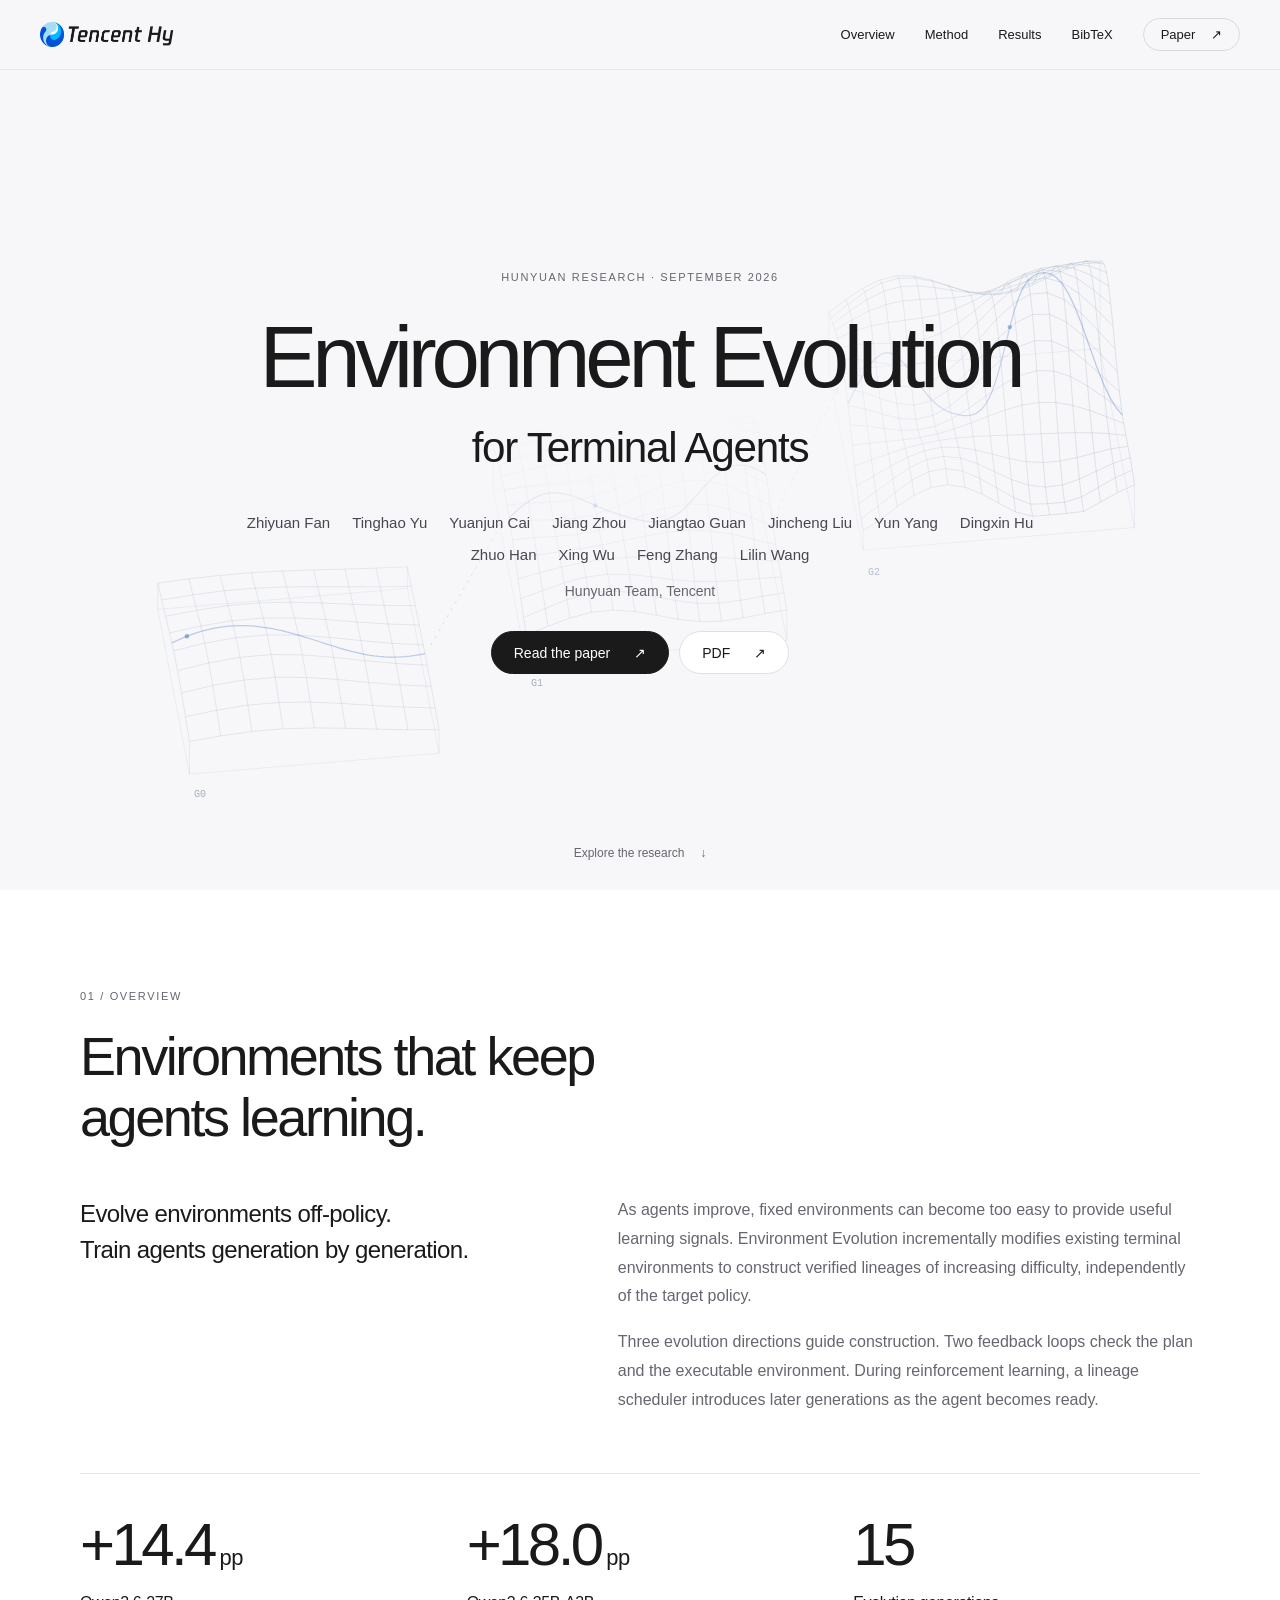
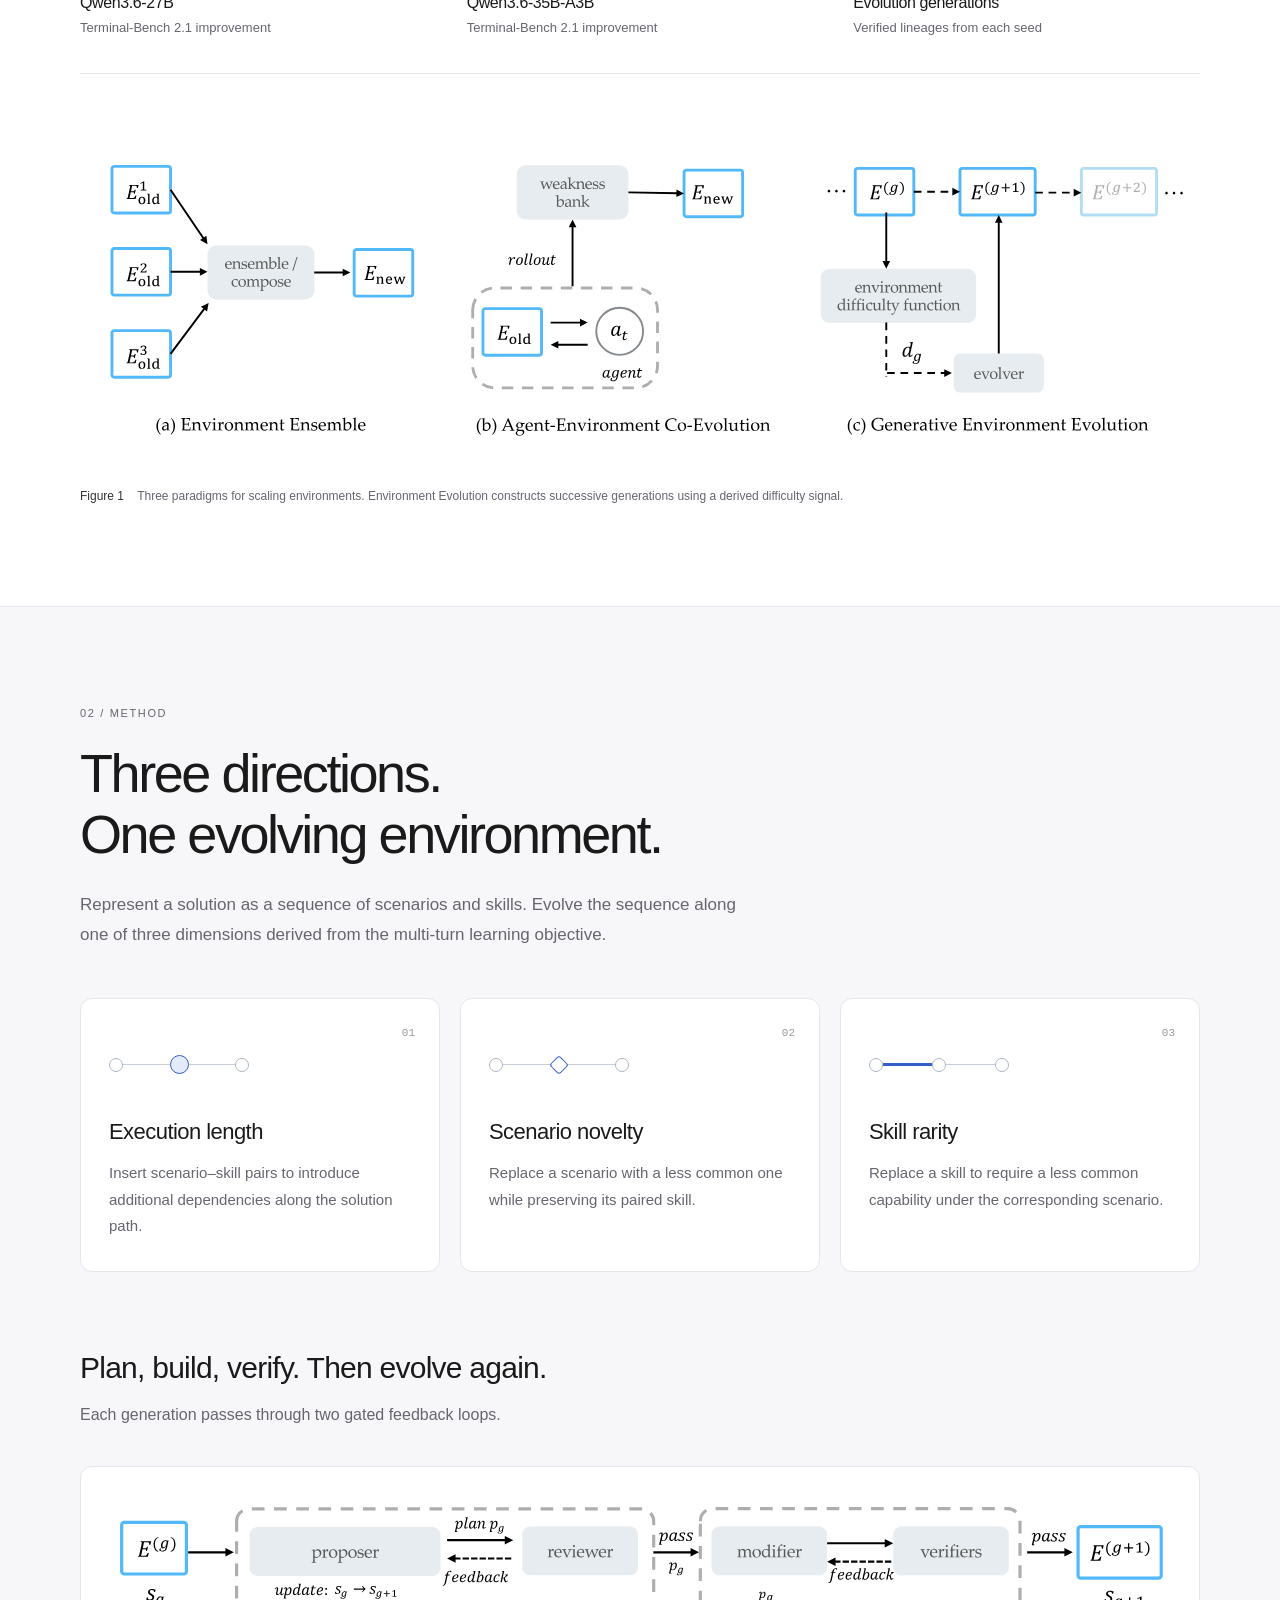
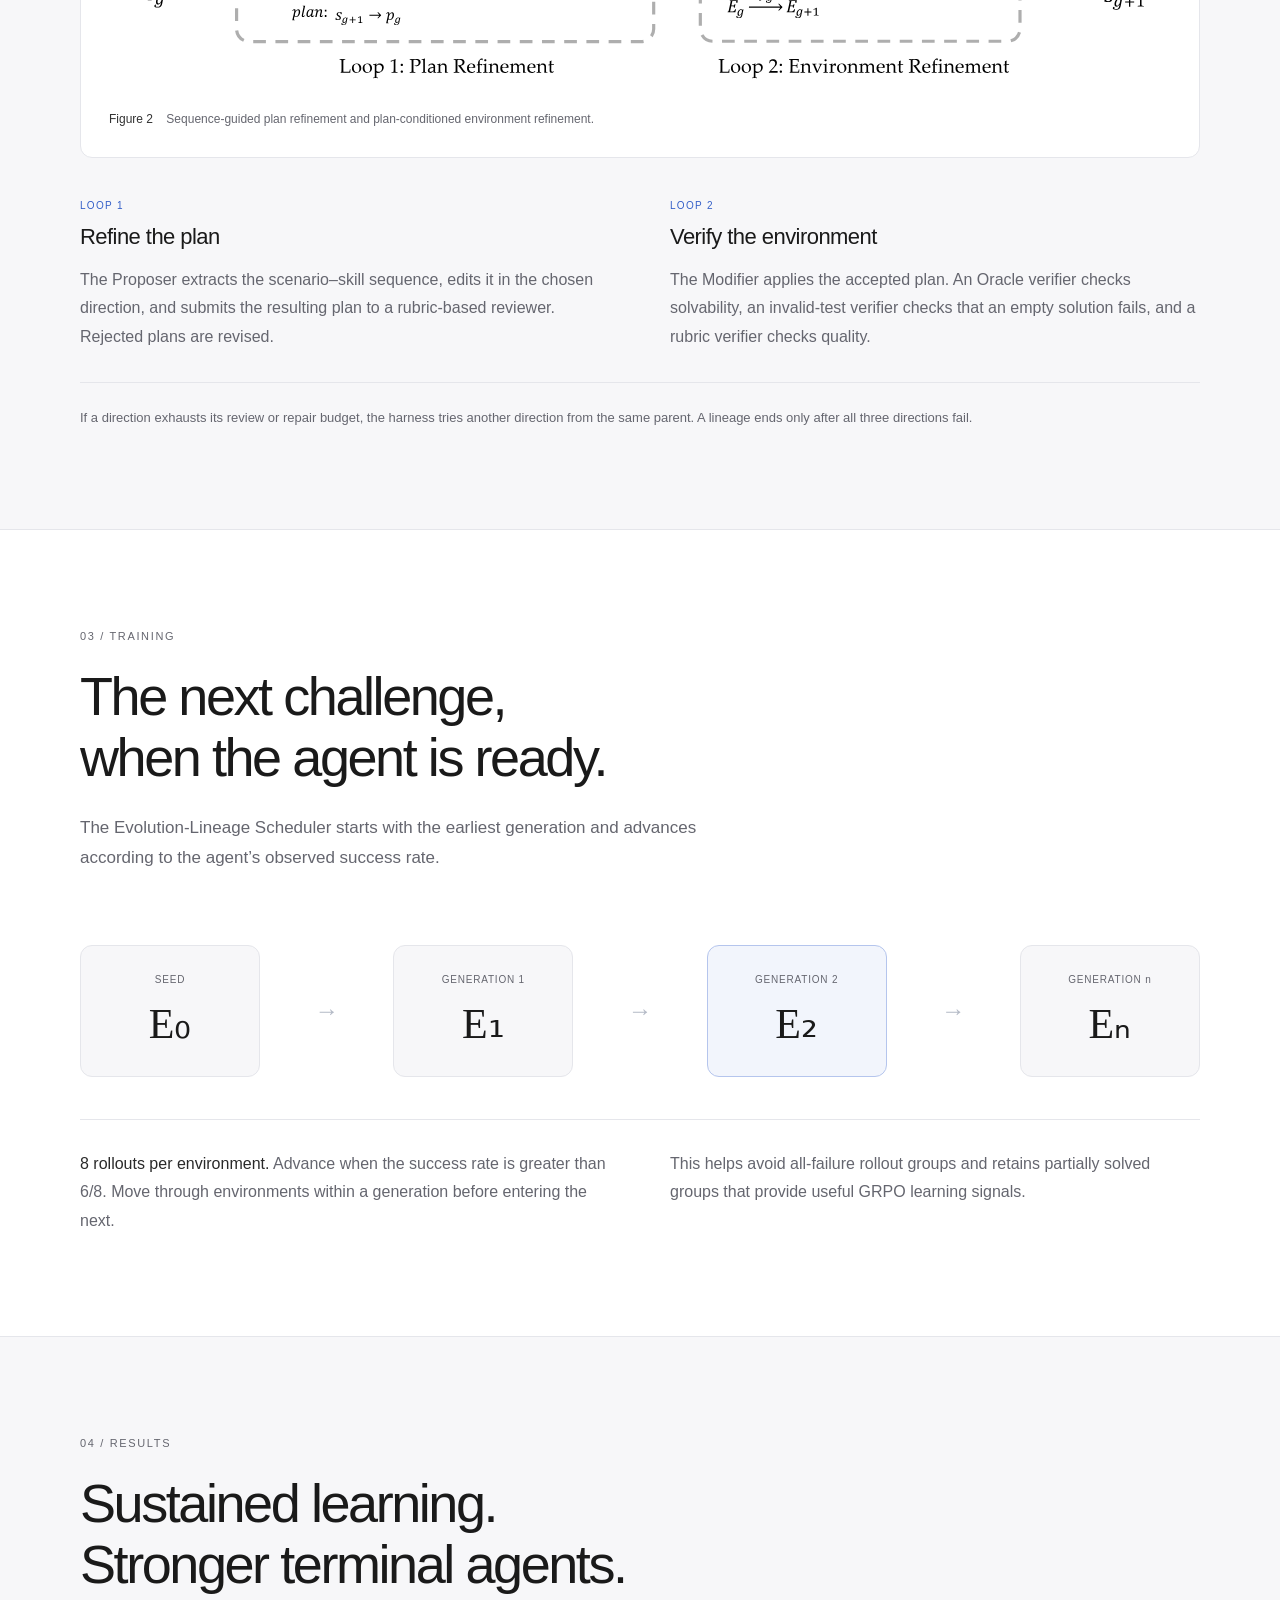
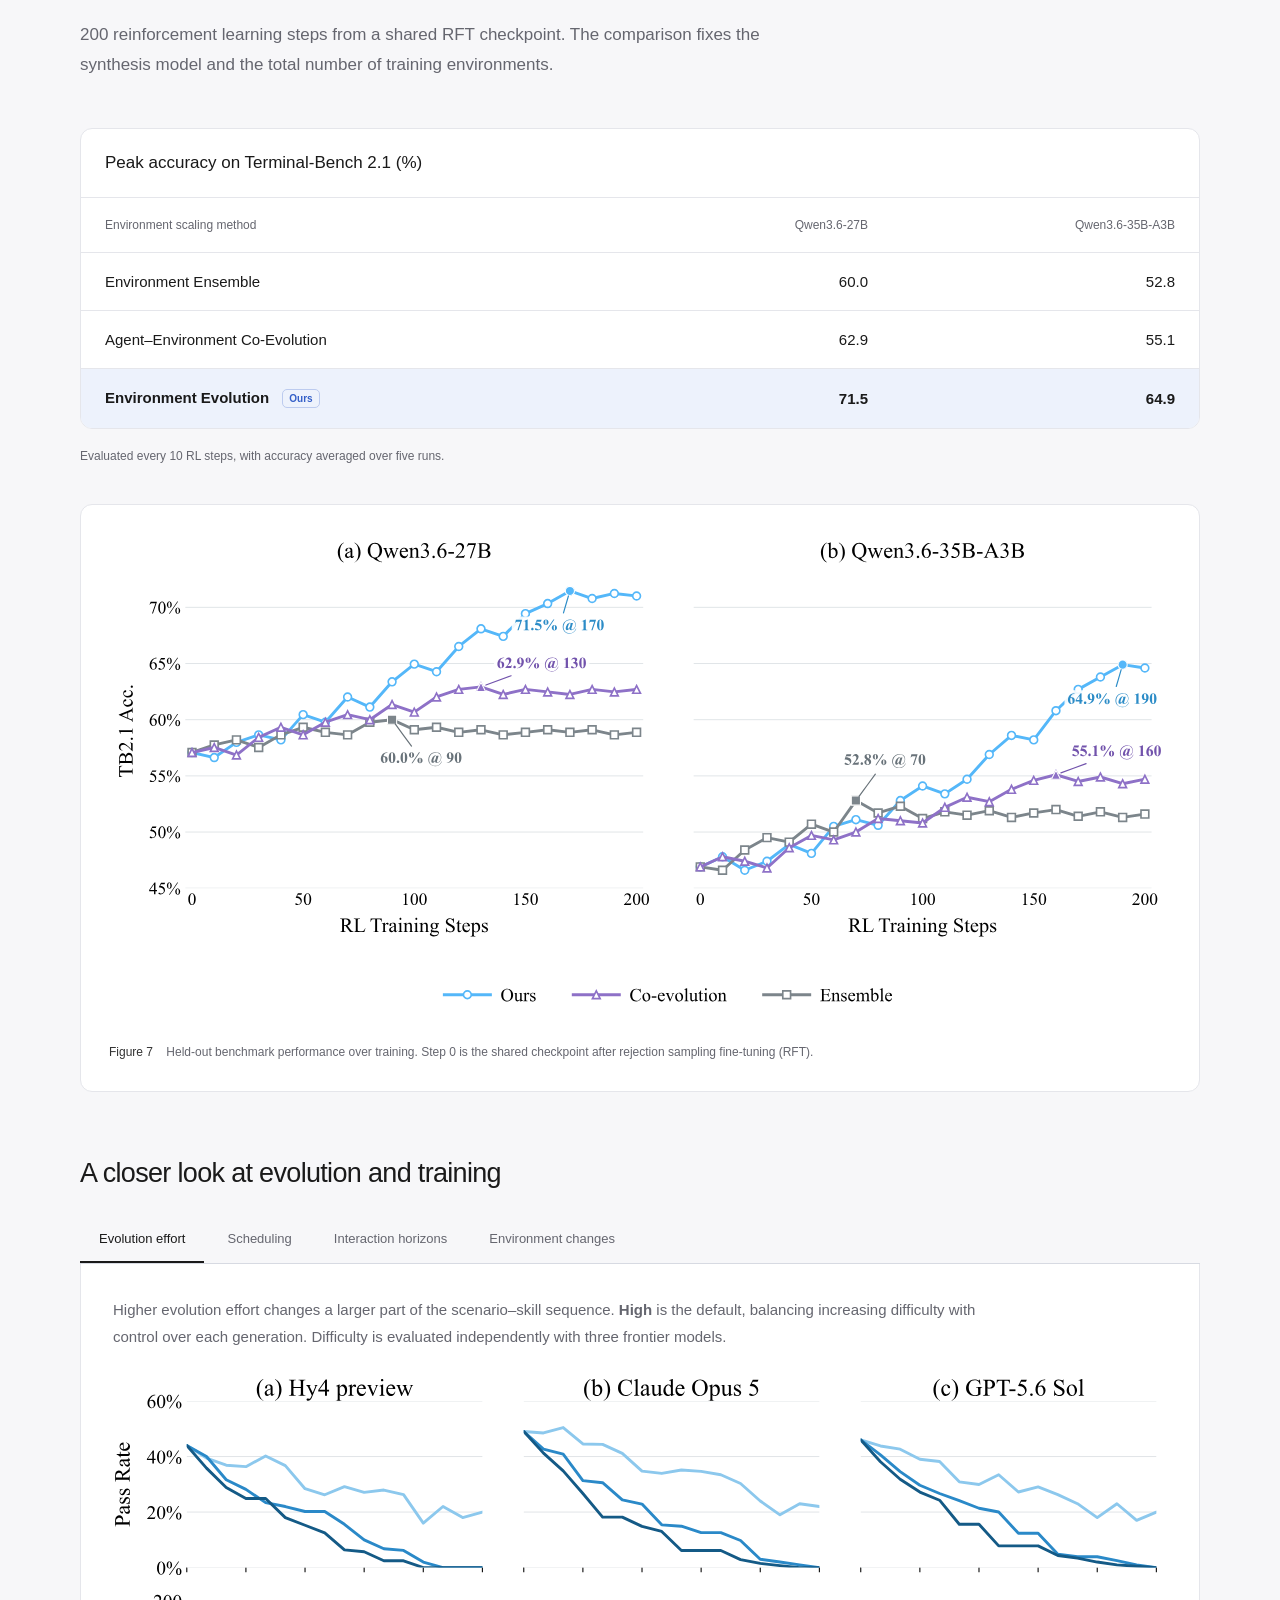
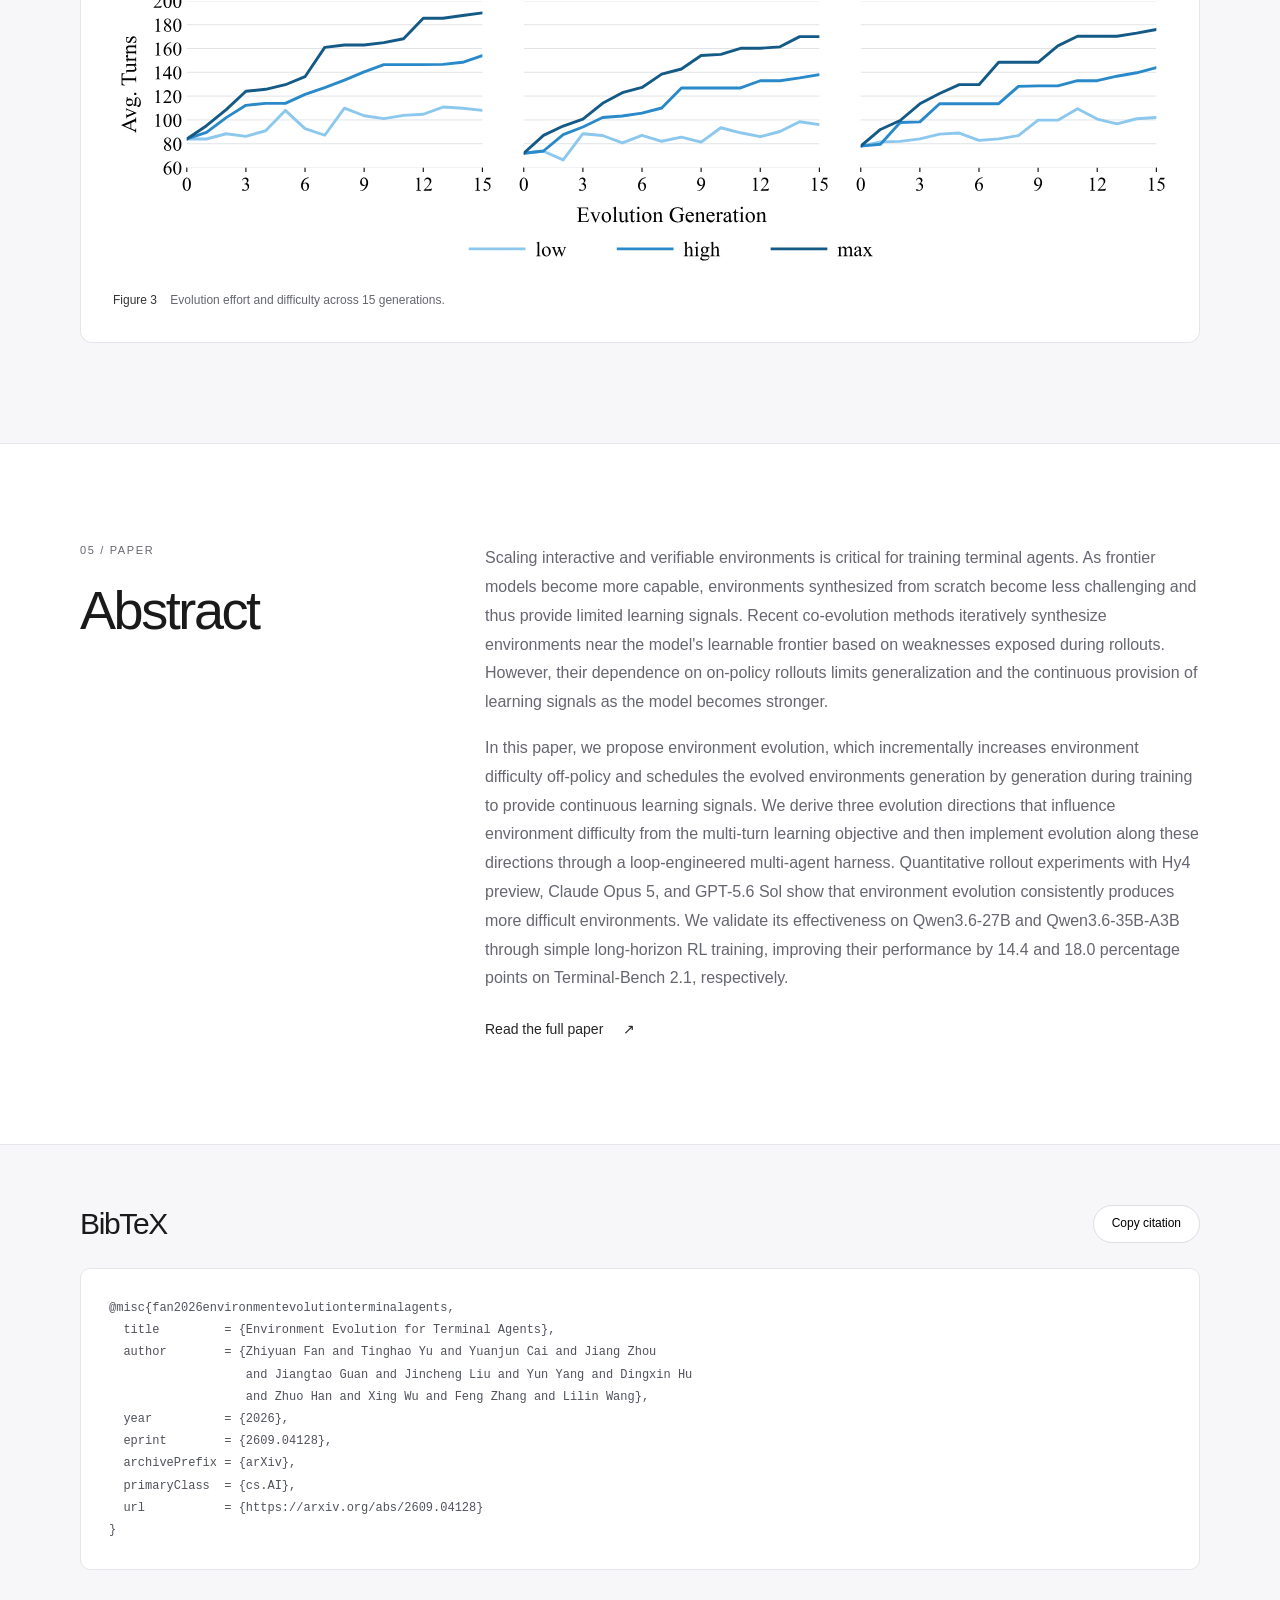
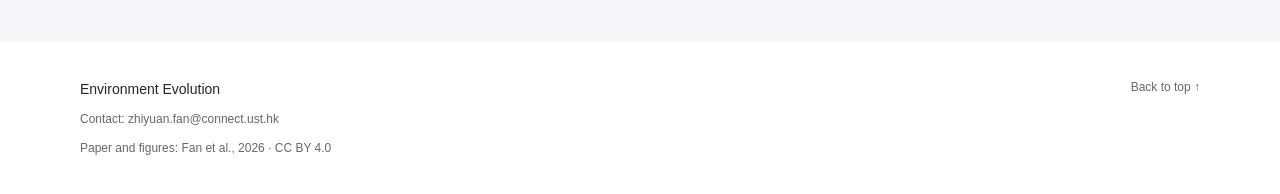
==== index.html @ c8446ddd "update" ====
<!doctype html>
<html lang="en">
<head>
  <meta charset="utf-8">
  <meta name="viewport" content="width=device-width, initial-scale=1">
  <meta name="color-scheme" content="light">
  <title>Environment Evolution for Terminal Agents</title>
  <meta name="description" content="Environment Evolution constructs verified lineages of increasingly difficult terminal environments off-policy, providing continual learning signals for agent reinforcement learning.">
  <meta property="og:title" content="Environment Evolution for Terminal Agents">
  <meta property="og:description" content="Evolve environments off-policy. Train agents generation by generation.">
  <meta property="og:type" content="website">
  <meta property="og:url" content="https://environment-evolution.github.io/">
  <meta name="citation_title" content="Environment Evolution for Terminal Agents">
  <meta name="citation_author" content="Zhiyuan Fan">
  <meta name="citation_author" content="Tinghao Yu">
  <meta name="citation_author" content="Yuanjun Cai">
  <meta name="citation_author" content="Jiang Zhou">
  <meta name="citation_author" content="Jiangtao Guan">
  <meta name="citation_author" content="Jincheng Liu">
  <meta name="citation_author" content="Yun Yang">
  <meta name="citation_author" content="Dingxin Hu">
  <meta name="citation_author" content="Zhuo Han">
  <meta name="citation_author" content="Xing Wu">
  <meta name="citation_author" content="Feng Zhang">
  <meta name="citation_author" content="Lilin Wang">
  <meta name="citation_publication_date" content="2026/09/03">
  <meta name="citation_pdf_url" content="https://arxiv.org/pdf/2609.04128">
  <link rel="canonical" href="https://environment-evolution.github.io/">
  <link rel="stylesheet" href="styles.css">
  <script src="evolution.js" defer></script>
  <script src="site.js" defer></script>
</head>
<body>
  <a class="skip-link" href="#overview">Skip to content</a>
  <header class="site-header">
    <div class="header-inner">
      <a class="brand" href="https://hy.tencent.ai/" aria-label="Tencent Hy home"><img src="assets/hy-logo.png" alt="Tencent Hy" width="534" height="96"></a>
      <nav aria-label="Main navigation">
        <a href="#overview">Overview</a><a href="#method">Method</a><a href="#results">Results</a><a href="#citation">BibTeX</a>
        <a class="nav-paper" href="https://arxiv.org/abs/2609.04128">Paper <span aria-hidden="true">↗</span></a>
      </nav>
    </div>
  </header>

  <main>
    <section class="hero" aria-labelledby="paper-title">
      <canvas class="evolution-art" aria-hidden="true"></canvas>
      <div class="hero-content">
        <p class="eyebrow">HUNYUAN RESEARCH · SEPTEMBER 2026</p>
        <h1 id="paper-title">Environment Evolution<span>for Terminal Agents</span></h1>
        <p class="authors"><span>Zhiyuan Fan</span><span>Tinghao Yu</span><span>Yuanjun Cai</span><span>Jiang Zhou</span><span>Jiangtao Guan</span><span>Jincheng Liu</span><span>Yun Yang</span><span>Dingxin Hu</span><span>Zhuo Han</span><span>Xing Wu</span><span>Feng Zhang</span><span>Lilin Wang</span></p>
        <p class="affiliation">Hunyuan Team, Tencent</p>
        <div class="hero-actions"><a class="button primary" href="https://arxiv.org/abs/2609.04128">Read the paper <span aria-hidden="true">↗</span></a><a class="button" href="https://arxiv.org/pdf/2609.04128">PDF <span aria-hidden="true">↗</span></a></div>
      </div>
      <a class="explore" href="#overview">Explore the research <span aria-hidden="true">↓</span></a>
    </section>

    <section class="section overview" id="overview" aria-labelledby="overview-title">
      <div class="section-heading"><p class="eyebrow">01 / OVERVIEW</p><h2 id="overview-title">Environments that keep<br>agents learning.</h2></div>
      <div class="intro-grid">
        <p class="lead">Evolve environments off-policy.<br>Train agents generation by generation.</p>
        <div class="prose"><p>As agents improve, fixed environments can become too easy to provide useful learning signals. Environment Evolution incrementally modifies existing terminal environments to construct verified lineages of increasing difficulty, independently of the target policy.</p><p>Three evolution directions guide construction. Two feedback loops check the plan and the executable environment. During reinforcement learning, a lineage scheduler introduces later generations as the agent becomes ready.</p></div>
      </div>
      <div class="highlights">
        <div><span class="metric">+14.4<span> pp</span></span><h3>Qwen3.6-27B</h3><p>Terminal-Bench 2.1 improvement</p></div>
        <div><span class="metric">+18.0<span> pp</span></span><h3>Qwen3.6-35B-A3B</h3><p>Terminal-Bench 2.1 improvement</p></div>
        <div><span class="metric">15</span><h3>Evolution generations</h3><p>Verified lineages from each seed</p></div>
      </div>
      <figure class="paper-figure"><a href="assets/figures/Main_v2.svg" target="_blank" rel="noopener" aria-label="Open Figure 1 at full size"><img src="assets/figures/Main_v2.svg" alt="Comparison of environment ensemble, agent–environment co-evolution, and environment evolution, which generates successive environments along a lineage." width="1644" height="432" loading="lazy"></a><figcaption><span>Figure 1</span> Three paradigms for scaling environments. Environment Evolution constructs successive generations using a derived difficulty signal.</figcaption></figure>
    </section>

    <section class="band" id="method" aria-labelledby="method-title"><div class="section">
      <div class="section-heading"><p class="eyebrow">02 / METHOD</p><h2 id="method-title">Three directions.<br>One evolving environment.</h2><p class="section-intro">Represent a solution as a sequence of scenarios and skills. Evolve the sequence along one of three dimensions derived from the multi-turn learning objective.</p></div>
      <div class="directions">
        <article><div class="sequence" aria-hidden="true"><i></i><b></b><i class="added"></i><b></b><i></i></div><span class="card-index">01</span><h3>Execution length</h3><p>Insert scenario–skill pairs to introduce additional dependencies along the solution path.</p></article>
        <article><div class="sequence" aria-hidden="true"><i></i><b></b><i class="scenario-node"></i><b></b><i></i></div><span class="card-index">02</span><h3>Scenario novelty</h3><p>Replace a scenario with a less common one while preserving its paired skill.</p></article>
        <article><div class="sequence" aria-hidden="true"><i></i><b class="skill-edge"></b><i></i><b></b><i></i></div><span class="card-index">03</span><h3>Skill rarity</h3><p>Replace a skill to require a less common capability under the corresponding scenario.</p></article>
      </div>
      <div class="method-heading"><h3>Plan, build, verify. Then evolve again.</h3><p>Each generation passes through two gated feedback loops.</p></div>
      <figure class="paper-figure white"><a href="assets/figures/environment_evolution_harness_asset.svg" target="_blank" rel="noopener" aria-label="Open Figure 2 at full size"><img src="assets/figures/environment_evolution_harness_asset.svg" alt="The evolution harness: a Proposer and Plan Reviewer refine the plan; a Modifier and verifiers refine the environment before it becomes the next accepted generation." width="1644" height="300" loading="lazy"></a><figcaption><span>Figure 2</span> Sequence-guided plan refinement and plan-conditioned environment refinement.</figcaption></figure>
      <div class="two-columns"><article><span class="small-label">LOOP 1</span><h3>Refine the plan</h3><p>The Proposer extracts the scenario–skill sequence, edits it in the chosen direction, and submits the resulting plan to a rubric-based reviewer. Rejected plans are revised.</p></article><article><span class="small-label">LOOP 2</span><h3>Verify the environment</h3><p>The Modifier applies the accepted plan. An Oracle verifier checks solvability, an invalid-test verifier checks that an empty solution fails, and a rubric verifier checks quality.</p></article></div>
      <p class="method-note">If a direction exhausts its review or repair budget, the harness tries another direction from the same parent. A lineage ends only after all three directions fail.</p>
    </div></section>

    <section class="section scheduler" aria-labelledby="scheduler-title">
      <div class="section-heading"><p class="eyebrow">03 / TRAINING</p><h2 id="scheduler-title">The next challenge,<br>when the agent is ready.</h2><p class="section-intro">The Evolution-Lineage Scheduler starts with the earliest generation and advances according to the agent’s observed success rate.</p></div>
      <div class="lineage" aria-label="Training progresses from a seed to generation 1, generation 2, and later generations."><div><span>SEED</span><strong>E₀</strong></div><span class="lineage-arrow" aria-hidden="true">→</span><div><span>GENERATION 1</span><strong>E₁</strong></div><span class="lineage-arrow" aria-hidden="true">→</span><div class="active-generation"><span>GENERATION 2</span><strong>E₂</strong></div><span class="lineage-arrow" aria-hidden="true">→</span><div><span>GENERATION n</span><strong>Eₙ</strong></div></div>
      <div class="scheduler-rule"><p><strong>8 rollouts per environment.</strong> Advance when the success rate is greater than 6/8. Move through environments within a generation before entering the next.</p><p>This helps avoid all-failure rollout groups and retains partially solved groups that provide useful GRPO learning signals.</p></div>
    </section>

    <section class="band results" id="results" aria-labelledby="results-title"><div class="section">
      <div class="section-heading"><p class="eyebrow">04 / RESULTS</p><h2 id="results-title">Sustained learning.<br>Stronger terminal agents.</h2><p class="section-intro">200 reinforcement learning steps from a shared RFT checkpoint. The comparison fixes the synthesis model and the total number of training environments.</p></div>
      <div class="table-wrap"><table><caption>Peak accuracy on Terminal-Bench 2.1 (%)</caption><thead><tr><th scope="col">Environment scaling method</th><th scope="col">Qwen3.6-27B</th><th scope="col">Qwen3.6-35B-A3B</th></tr></thead><tbody><tr><th scope="row">Environment Ensemble</th><td>60.0</td><td>52.8</td></tr><tr><th scope="row">Agent–Environment Co-Evolution</th><td>62.9</td><td>55.1</td></tr><tr class="our-result"><th scope="row">Environment Evolution <span>Ours</span></th><td>71.5</td><td>64.9</td></tr></tbody></table></div>
      <p class="result-note">Evaluated every 10 RL steps, with accuracy averaged over five runs.</p>
      <figure class="paper-figure white"><a href="assets/figures/rl_training_dynamics_tb21_combined_plot.svg" target="_blank" rel="noopener" aria-label="Open Figure 7 at full size"><img src="assets/figures/rl_training_dynamics_tb21_combined_plot.svg" alt="Terminal-Bench 2.1 accuracy across 200 RL steps. Environment Evolution peaks at 71.5% for Qwen3.6-27B and 64.9% for Qwen3.6-35B-A3B, above the ensemble and co-evolution baselines." width="1644" height="759" loading="lazy"></a><figcaption><span>Figure 7</span> Held-out benchmark performance over training. Step 0 is the shared checkpoint after rejection sampling fine-tuning (RFT).</figcaption></figure>

      <h3 class="analysis-heading">A closer look at evolution and training</h3>
      <div class="tabs" role="tablist" aria-label="Experimental analyses"><button type="button" role="tab" id="tab-difficulty" aria-selected="true" aria-controls="panel-difficulty">Evolution effort</button><button type="button" role="tab" id="tab-scheduler" aria-selected="false" aria-controls="panel-scheduler" tabindex="-1">Scheduling</button><button type="button" role="tab" id="tab-trajectories" aria-selected="false" aria-controls="panel-trajectories" tabindex="-1">Interaction horizons</button><button type="button" role="tab" id="tab-mutation" aria-selected="false" aria-controls="panel-mutation" tabindex="-1">Environment changes</button></div>
      <div class="analysis-panel" role="tabpanel" id="panel-difficulty" aria-labelledby="tab-difficulty" tabindex="0"><p>Higher evolution effort changes a larger part of the scenario–skill sequence. <strong>High</strong> is the default, balancing increasing difficulty with control over each generation. Difficulty is evaluated independently with three frontier models.</p><figure><a href="assets/figures/evolution_effort_difficulty_plot.svg" target="_blank" rel="noopener" aria-label="Open Figure 3 at full size"><img src="assets/figures/evolution_effort_difficulty_plot.svg" alt="Pass rate and average turns across 15 generations, comparing low, high, and max effort under Hy4 preview, Claude Opus 5, and GPT-5.6 Sol." width="1644" height="768" loading="lazy"></a><figcaption><span>Figure 3</span> Evolution effort and difficulty across 15 generations.</figcaption></figure></div>
      <div class="analysis-panel" role="tabpanel" id="panel-scheduler" aria-labelledby="tab-scheduler" tabindex="0" hidden><p>Under matched rollout budgets, the lineage scheduler preserves more partially solved rollout groups during the first 50 RL steps. These groups contain between one and seven successful trajectories out of eight.</p><figure><a href="assets/figures/scheduler_dynamics_plot.svg" target="_blank" rel="noopener" aria-label="Open Figure 5 at full size"><img src="assets/figures/scheduler_dynamics_plot.svg" alt="Comparison of EL and random scheduling over the first 50 RL steps, showing the fraction of partially solved groups and mean training reward." width="1644" height="690" loading="lazy"></a><figcaption><span>Figure 5</span> Early training dynamics with lineage and random scheduling.</figcaption></figure></div>
      <div class="analysis-panel" role="tabpanel" id="panel-trajectories" aria-labelledby="tab-trajectories" tabindex="0" hidden><p>As the scheduler admits harder environments, both turns and tokens per trajectory increase. Tokens per turn also increase over the 200-step training run.</p><figure><a href="assets/figures/rl_rollout_dynamics_tb21_plot.svg" target="_blank" rel="noopener" aria-label="Open Figure 6 at full size"><img src="assets/figures/rl_rollout_dynamics_tb21_plot.svg" alt="Average interaction turns and tokens per trajectory across 200 RL steps for Qwen3.6-27B and Qwen3.6-35B-A3B." width="1644" height="741" loading="lazy"></a><figcaption><span>Figure 6</span> Interaction horizons during reinforcement learning.</figcaption></figure></div>
      <div class="analysis-panel" role="tabpanel" id="panel-mutation" aria-labelledby="tab-mutation" tabindex="0" hidden><p>Evolution can change the instruction, executable environment, and verification system. The paper measures these at the token, file, and test-unit levels, respectively.</p><figure><a href="assets/figures/evolution_effort_mutation_plot.svg" target="_blank" rel="noopener" aria-label="Open Figure 4 at full size"><img src="assets/figures/evolution_effort_mutation_plot.svg" alt="Mutation rates for instructions, environments, and verification systems over 15 evolution generations, under low, high, and max effort." width="1644" height="561" loading="lazy"></a><figcaption><span>Figure 4</span> Component-level changes across evolution generations.</figcaption></figure></div>
    </div></section>

    <section class="section abstract-section" aria-labelledby="abstract-title"><div class="section-heading"><p class="eyebrow">05 / PAPER</p><h2 id="abstract-title">Abstract</h2></div><div class="abstract-text"><p>Scaling interactive and verifiable environments is critical for training terminal agents. As frontier models become more capable, environments synthesized from scratch become less challenging and thus provide limited learning signals. Recent co-evolution methods iteratively synthesize environments near the model's learnable frontier based on weaknesses exposed during rollouts. However, their dependence on on-policy rollouts limits generalization and the continuous provision of learning signals as the model becomes stronger.</p><p>In this paper, we propose environment evolution, which incrementally increases environment difficulty off-policy and schedules the evolved environments generation by generation during training to provide continuous learning signals. We derive three evolution directions that influence environment difficulty from the multi-turn learning objective and then implement evolution along these directions through a loop-engineered multi-agent harness. Quantitative rollout experiments with Hy4 preview, Claude Opus 5, and GPT-5.6 Sol show that environment evolution consistently produces more difficult environments. We validate its effectiveness on Qwen3.6-27B and Qwen3.6-35B-A3B through simple long-horizon RL training, improving their performance by 14.4 and 18.0 percentage points on Terminal-Bench 2.1, respectively.</p><a class="text-link" href="https://arxiv.org/html/2609.04128v1">Read the full paper <span aria-hidden="true">↗</span></a></div></section>

    <section class="citation-band" id="citation" aria-labelledby="citation-title"><div class="section"><div class="citation-heading"><h2 id="citation-title">BibTeX</h2><button type="button" class="button copy-button" id="copy-citation">Copy citation</button></div><pre tabindex="0" aria-label="BibTeX citation"><code id="bibtex">@misc{fan2026environmentevolutionterminalagents,
  title         = {Environment Evolution for Terminal Agents},
  author        = {Zhiyuan Fan and Tinghao Yu and Yuanjun Cai and Jiang Zhou
                   and Jiangtao Guan and Jincheng Liu and Yun Yang and Dingxin Hu
                   and Zhuo Han and Xing Wu and Feng Zhang and Lilin Wang},
  year          = {2026},
  eprint        = {2609.04128},
  archivePrefix = {arXiv},
  primaryClass  = {cs.AI},
  url           = {https://arxiv.org/abs/2609.04128}
}</code></pre><p class="copy-status" id="copy-status" role="status" aria-live="polite"></p></div></section>
  </main>
  <footer class="site-footer"><div><span>Environment Evolution</span><p>Contact: <a href="mailto:zhiyuan.fan@connect.ust.hk">zhiyuan.fan@connect.ust.hk</a></p><p>Paper and figures: <a href="https://arxiv.org/abs/2609.04128">Fan et al., 2026</a> · <a href="https://creativecommons.org/licenses/by/4.0/">CC BY 4.0</a></p></div><a href="#paper-title">Back to top ↑</a></footer>
</body>
</html>
---- styles.css ----
:root{font-family:Inter,-apple-system,BlinkMacSystemFont,"Segoe UI",Helvetica,Arial,sans-serif;color:#1a1a1a;background:#fff;font-synthesis:none;-webkit-font-smoothing:antialiased;text-rendering:optimizeLegibility;--muted:#65666f;--line:#e5e6eb;--paper:#f7f7f9;--blue:#345fc8}
*{box-sizing:border-box}html{scroll-behavior:smooth;scroll-padding-top:88px}body{margin:0}a{color:inherit;text-decoration:none}button{font:inherit;cursor:pointer}button,a{-webkit-tap-highlight-color:transparent}a:focus-visible,button:focus-visible,[tabindex]:focus-visible{outline:2px solid var(--blue);outline-offset:5px}img{display:block;max-width:100%;height:auto}figure,p{margin:0}h1,h2,h3{margin:0;font-weight:500}h2{font-size:clamp(34px,4.3vw,54px);line-height:1.13;letter-spacing:-.045em}h3{font-size:22px;line-height:1.3;letter-spacing:-.025em}[hidden]{display:none!important}.skip-link{position:fixed;left:16px;top:-80px;padding:12px 20px;background:#fff;z-index:100}.skip-link:focus{top:12px}
.site-header{position:sticky;top:0;z-index:20;background:rgba(247,247,249,.93);backdrop-filter:blur(16px);border-bottom:1px solid var(--line)}.header-inner{max-width:1280px;margin:auto;padding:18px 40px;display:flex;align-items:center;justify-content:space-between;gap:24px}.brand img{width:134px}.header-inner nav{display:flex;align-items:center;gap:30px;font-size:13px}.header-inner nav a:hover{color:var(--blue)}.nav-paper{border:1px solid #d8d9de;border-radius:30px;padding:8px 17px}.nav-paper span{margin-left:12px}
.hero{position:relative;isolation:isolate;overflow:hidden;min-height:740px;min-height:min(820px,calc(100svh - 69px));display:grid;place-items:center;background:var(--paper);padding:95px 24px 110px;text-align:center}.evolution-art{position:absolute;inset:0;z-index:-1;width:100%;height:100%;pointer-events:none;mask-image:radial-gradient(ellipse 35% 30% at 50% 42%,transparent 12%,#000 100%)}.hero-content{max-width:1120px;animation:arrive 1.2s ease-out both}.eyebrow{font-size:11px;letter-spacing:.15em;font-weight:500;color:var(--muted);margin-bottom:24px}.hero .eyebrow{margin-bottom:27px}h1{font-size:clamp(46px,6.8vw,88px);line-height:1.08;letter-spacing:-.06em}h1>span{display:block;font-size:clamp(30px,3.3vw,43px);line-height:1.3;font-weight:400;letter-spacing:-.03em;margin-top:17px}.authors{display:flex;justify-content:center;flex-wrap:wrap;gap:9px 22px;max-width:850px;margin:37px auto 0;font-size:15px;line-height:1.5;color:#464750}.authors span{white-space:nowrap}.affiliation{margin-top:17px;color:var(--muted);font-size:14px}.hero-actions{display:flex;justify-content:center;gap:10px;margin-top:32px}.button{display:inline-flex;align-items:center;justify-content:center;gap:24px;min-height:43px;padding:11px 22px;border:1px solid #dedee4;border-radius:28px;background:#fff;font-size:14px;line-height:1.3;transition:background .2s,transform .2s}.button:hover{background:#ededf2;transform:translateY(-1px)}.button.primary{background:#1a1a1a;color:#fff;border-color:#1a1a1a}.button.primary:hover{background:#373737}.explore{position:absolute;bottom:30px;font-size:12px;color:var(--muted);display:flex;gap:16px;align-items:center}
.section{width:min(1120px,calc(100% - 80px));margin:0 auto;padding:100px 0}.section-heading{margin-bottom:48px}.section-intro{max-width:680px;font-size:17px;line-height:1.75;color:var(--muted);margin-top:25px}.intro-grid{display:grid;grid-template-columns:1fr 1.25fr;gap:72px}.lead{font-size:24px;line-height:1.5;letter-spacing:-.025em}.prose,.two-columns p,.scheduler-rule,.abstract-text{color:var(--muted);font-size:16px;line-height:1.8}.prose p+p,.abstract-text p+p{margin-top:17px}.highlights{display:grid;grid-template-columns:repeat(3,1fr);gap:40px;margin:58px 0;border-top:1px solid var(--line);border-bottom:1px solid var(--line);padding:38px 0}.metric{display:block;font-size:60px;line-height:1.1;letter-spacing:-.06em;font-weight:500;margin-bottom:15px}.metric>span{font-size:22px;letter-spacing:-.02em}.highlights h3{font-size:16px;margin-bottom:7px}.highlights p{font-size:13px;color:var(--muted)}.paper-figure{margin-top:38px}.paper-figure>a{display:block;padding:20px 0}.paper-figure img{width:100%}figcaption{font-size:12px;line-height:1.7;color:var(--muted);margin-top:20px;max-width:940px}figcaption>span{color:#333;font-weight:500;margin-right:10px}.white{padding:28px;background:#fff;border:1px solid var(--line);border-radius:12px}.white>a{padding:0}.band{background:var(--paper);border-block:1px solid var(--line)}
.directions{display:grid;grid-template-columns:repeat(3,1fr);gap:20px}.directions article{position:relative;padding:32px 28px;background:#fff;border:1px solid var(--line);border-radius:12px}.card-index{position:absolute;right:24px;top:28px;color:#999;font-family:ui-monospace,monospace;font-size:11px}.directions p{font-size:15px;line-height:1.75;color:var(--muted);margin-top:14px}.sequence{display:flex;align-items:center;width:140px;height:44px;margin:12px 0 31px}.sequence i{width:14px;height:14px;border:1px solid #adb5c5;border-radius:50%;flex-shrink:0;background:#fff}.sequence b{height:1px;flex:1;background:#c8ced9}.sequence .added{background:#e3eafa;border-color:var(--blue);width:19px;height:19px}.sequence .scenario-node{border-color:var(--blue);border-radius:3px;transform:rotate(45deg)}.sequence .skill-edge{background:var(--blue);height:3px}.method-heading{margin-top:76px}.method-heading h3{font-size:30px}.method-heading p{margin-top:14px;color:var(--muted);line-height:1.7}.two-columns{display:grid;grid-template-columns:1fr 1fr;gap:60px;margin-top:42px}.small-label{font-size:10px;color:var(--blue);letter-spacing:.13em;display:block;margin-bottom:12px}.two-columns h3{margin-bottom:14px}.method-note{font-size:13px;line-height:1.7;color:var(--muted);margin-top:30px;padding-top:24px;border-top:1px solid var(--line)}
.lineage{display:flex;align-items:center;justify-content:space-between;gap:20px;padding:24px 0 42px}.lineage>div{width:180px;border:1px solid var(--line);border-radius:12px;text-align:center;padding:28px 14px;background:var(--paper)}.lineage div>span{display:block;font-size:10px;letter-spacing:.08em;color:var(--muted)}.lineage strong{display:block;font-family:Georgia,serif;font-weight:400;font-size:42px;margin-top:14px}.lineage .active-generation{border-color:#b5c5ed;background:#f2f5fc}.lineage-arrow{font-size:24px;color:#b4bac6}.scheduler-rule{display:grid;grid-template-columns:1fr 1fr;gap:60px;border-top:1px solid var(--line);padding-top:30px}.scheduler-rule strong{font-weight:500;color:#292929}
.table-wrap{overflow-x:auto;border:1px solid var(--line);border-radius:12px;background:#fff}table{border-collapse:collapse;width:100%;text-align:left;font-size:15px}caption{text-align:left;padding:24px;font-size:17px;font-weight:500}th,td{padding:20px 24px;border-top:1px solid var(--line)}thead th{font-size:12px;color:var(--muted);font-weight:400}tbody th{font-weight:400}td{font-variant-numeric:tabular-nums}th:not(:first-child),td{text-align:right}.our-result{background:#edf2fc}.our-result th,.our-result td{font-weight:600}.our-result th>span{display:inline-block;font-size:10px;border:1px solid #bccbef;color:var(--blue);border-radius:5px;padding:3px 6px;margin-left:9px;vertical-align:middle}.result-note{font-size:12px;color:var(--muted);line-height:1.7;margin-top:17px;max-width:800px}.analysis-heading{margin-top:64px;margin-bottom:25px;font-size:27px}.tabs{display:flex;gap:4px;border-bottom:1px solid #d7dae2;overflow-x:auto}.tabs button{white-space:nowrap;background:none;border:0;border-bottom:2px solid transparent;padding:15px 19px;color:var(--muted);font-size:13px}.tabs button[aria-selected=true]{border-color:#1a1a1a;color:#1a1a1a}.tabs button:hover{color:var(--blue)}.analysis-panel{background:#fff;border:1px solid var(--line);border-top:0;padding:32px;border-radius:0 0 12px 12px}.analysis-panel>p{max-width:880px;font-size:15px;line-height:1.8;color:var(--muted);margin-bottom:28px}.analysis-panel img{width:100%}.abstract-section{display:grid;grid-template-columns:1fr 2.2fr;gap:80px}.abstract-text{font-size:16px}.text-link{display:inline-flex;gap:20px;color:#252525;margin-top:24px;font-size:14px}.text-link:hover{text-decoration:underline}.citation-band{background:var(--paper);border-top:1px solid var(--line)}.citation-band .section{padding:60px 0 42px}.citation-heading{display:flex;align-items:center;justify-content:space-between;gap:20px;margin-bottom:25px}.citation-heading h2{font-size:30px}.copy-button{font-size:12px;min-height:38px;padding:10px 18px}pre{margin:0;padding:28px;background:#fff;border:1px solid var(--line);border-radius:10px;white-space:pre-wrap;overflow-wrap:anywhere;font-size:12px;line-height:1.85;color:#50525b}code{font-family:ui-monospace,SFMono-Regular,Menlo,Consolas,monospace}.copy-status{min-height:20px;font-size:12px;color:var(--muted);margin-top:10px}.site-footer{max-width:1200px;margin:auto;padding:35px 40px;display:flex;justify-content:space-between;gap:25px;color:var(--muted);font-size:12px;line-height:1.8}.site-footer>div>span{font-size:14px;color:#252525}.site-footer p{margin-top:7px}.site-footer a:hover{text-decoration:underline}.site-footer>a{white-space:nowrap}
@keyframes arrive{from{opacity:0;transform:translateY(12px)}to{opacity:1;transform:translateY(0)}}
@media(min-width:1600px){.hero{min-height:790px}}
@media(max-width:900px){.header-inner{padding-inline:24px}.header-inner nav{gap:18px}.section{width:calc(100% - 48px);padding:75px 0}.hero{min-height:720px}.intro-grid{gap:35px}.directions{gap:12px}.directions article{padding:28px 20px}.directions h3{font-size:20px}.sequence{width:110px}.two-columns,.scheduler-rule{gap:35px}.abstract-section{gap:35px;grid-template-columns:1fr 2fr}.lineage{gap:12px}.lineage>div{width:150px}.metric{font-size:50px}}
@media(max-width:600px){html{scroll-padding-top:78px}.header-inner{padding:16px 20px}.brand img{width:120px}.header-inner nav>a:not(.nav-paper){display:none}.nav-paper{font-size:12px;padding:7px 13px}.hero{min-height:720px;padding:78px 22px 90px}.hero .eyebrow{font-size:9px;letter-spacing:.11em}h1{font-size:48px;max-width:440px;line-height:1.07}h1>span{font-size:27px;margin-top:18px}.authors{font-size:12px;gap:8px 16px;margin-top:29px;max-width:340px}.affiliation{font-size:13px}.hero-actions{margin-top:27px}.explore{bottom:26px}.section{width:calc(100% - 40px);padding:58px 0}.section-heading{margin-bottom:30px}.section-heading .eyebrow{margin-bottom:18px}h2{font-size:36px}.section-intro{font-size:15px;margin-top:20px}.intro-grid,.two-columns,.scheduler-rule,.abstract-section{grid-template-columns:1fr;gap:24px}.lead{font-size:21px}.prose,.two-columns p,.scheduler-rule,.abstract-text{font-size:15px}.highlights{gap:20px 12px;margin:34px 0;padding:28px 0}.metric{font-size:36px;margin-bottom:12px}.metric>span{font-size:14px}.highlights h3{font-size:12px}.highlights p{font-size:10px;line-height:1.5}.paper-figure{margin-top:28px}.white{padding:15px}figcaption{font-size:11px;margin-top:14px}.directions{grid-template-columns:1fr;gap:14px}.directions article{padding:23px}.sequence{height:24px;margin:3px 0 22px;width:130px}.directions p{font-size:14px}.method-heading{margin-top:42px}.method-heading h3{font-size:26px}.method-heading p{font-size:14px}.two-columns{margin-top:28px;gap:30px}.lineage{gap:7px;padding-bottom:28px}.lineage>div{width:calc((100% - 54px)/4);padding:18px 5px;border-radius:8px}.lineage div>span{font-size:7px;letter-spacing:0}.lineage strong{font-size:30px}.lineage-arrow{font-size:15px}.scheduler-rule{font-size:14px;gap:16px}table{min-width:550px;font-size:13px}caption{font-size:14px;padding:19px}th,td{padding:16px 19px}thead th{font-size:11px}.result-note{font-size:11px}.analysis-heading{font-size:24px;margin-top:40px}.tabs button{font-size:12px;padding:14px}.analysis-panel{padding:20px 14px}.analysis-panel>p{font-size:13px;line-height:1.7}.abstract-section .section-heading{margin-bottom:0}.citation-band .section{padding:42px 0 25px}.citation-heading h2{font-size:26px}pre{padding:18px;font-size:10px}.site-footer{padding:28px 20px;flex-direction:column;gap:18px}}
@media(prefers-reduced-motion:reduce){html{scroll-behavior:auto}.hero-content{animation:none}.button{transition:none}}
@media print{.site-header,.evolution-art,.explore,.hero-actions,.copy-button,.tabs,.site-footer>a{display:none}.hero{min-height:0;padding:30px 0}.section{padding:30px 0;width:100%}.analysis-panel[hidden]{display:block!important}.band,.citation-band,.hero{background:white}.section-heading,figure,table{break-inside:avoid}}
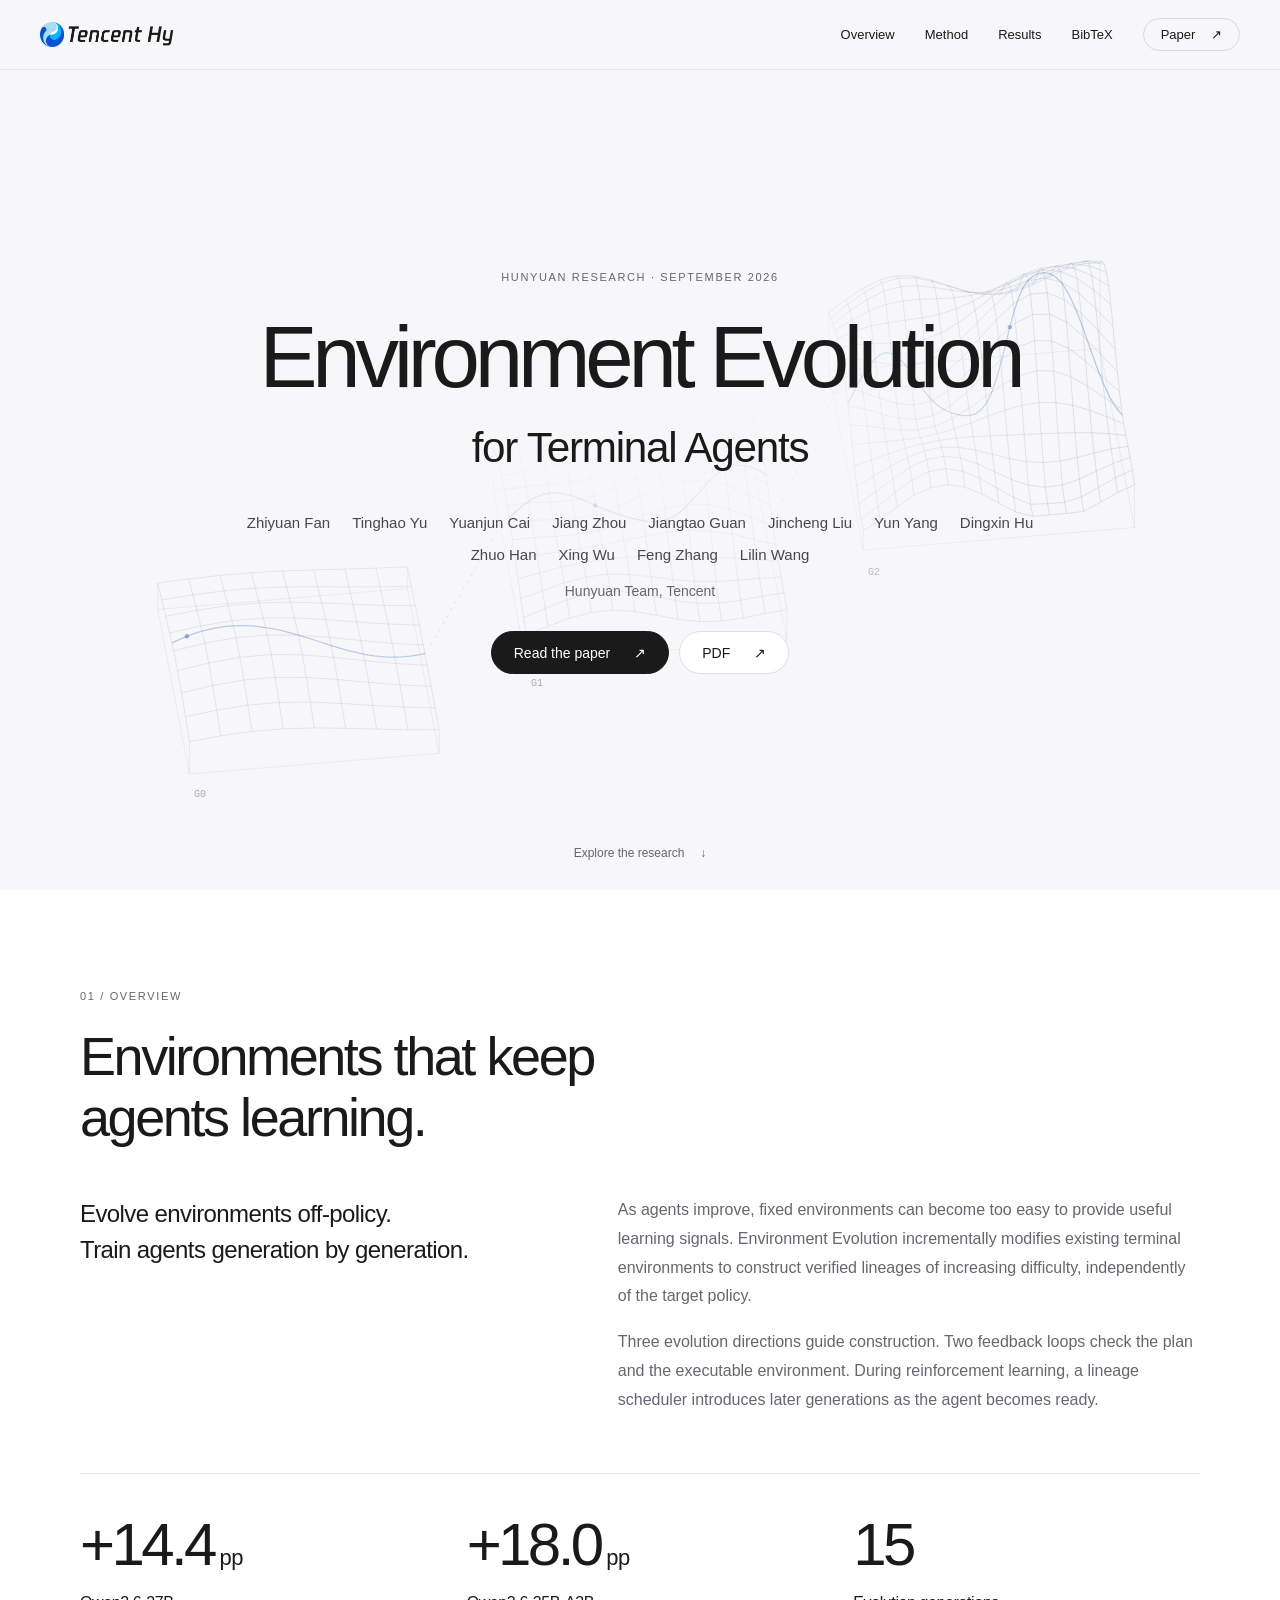
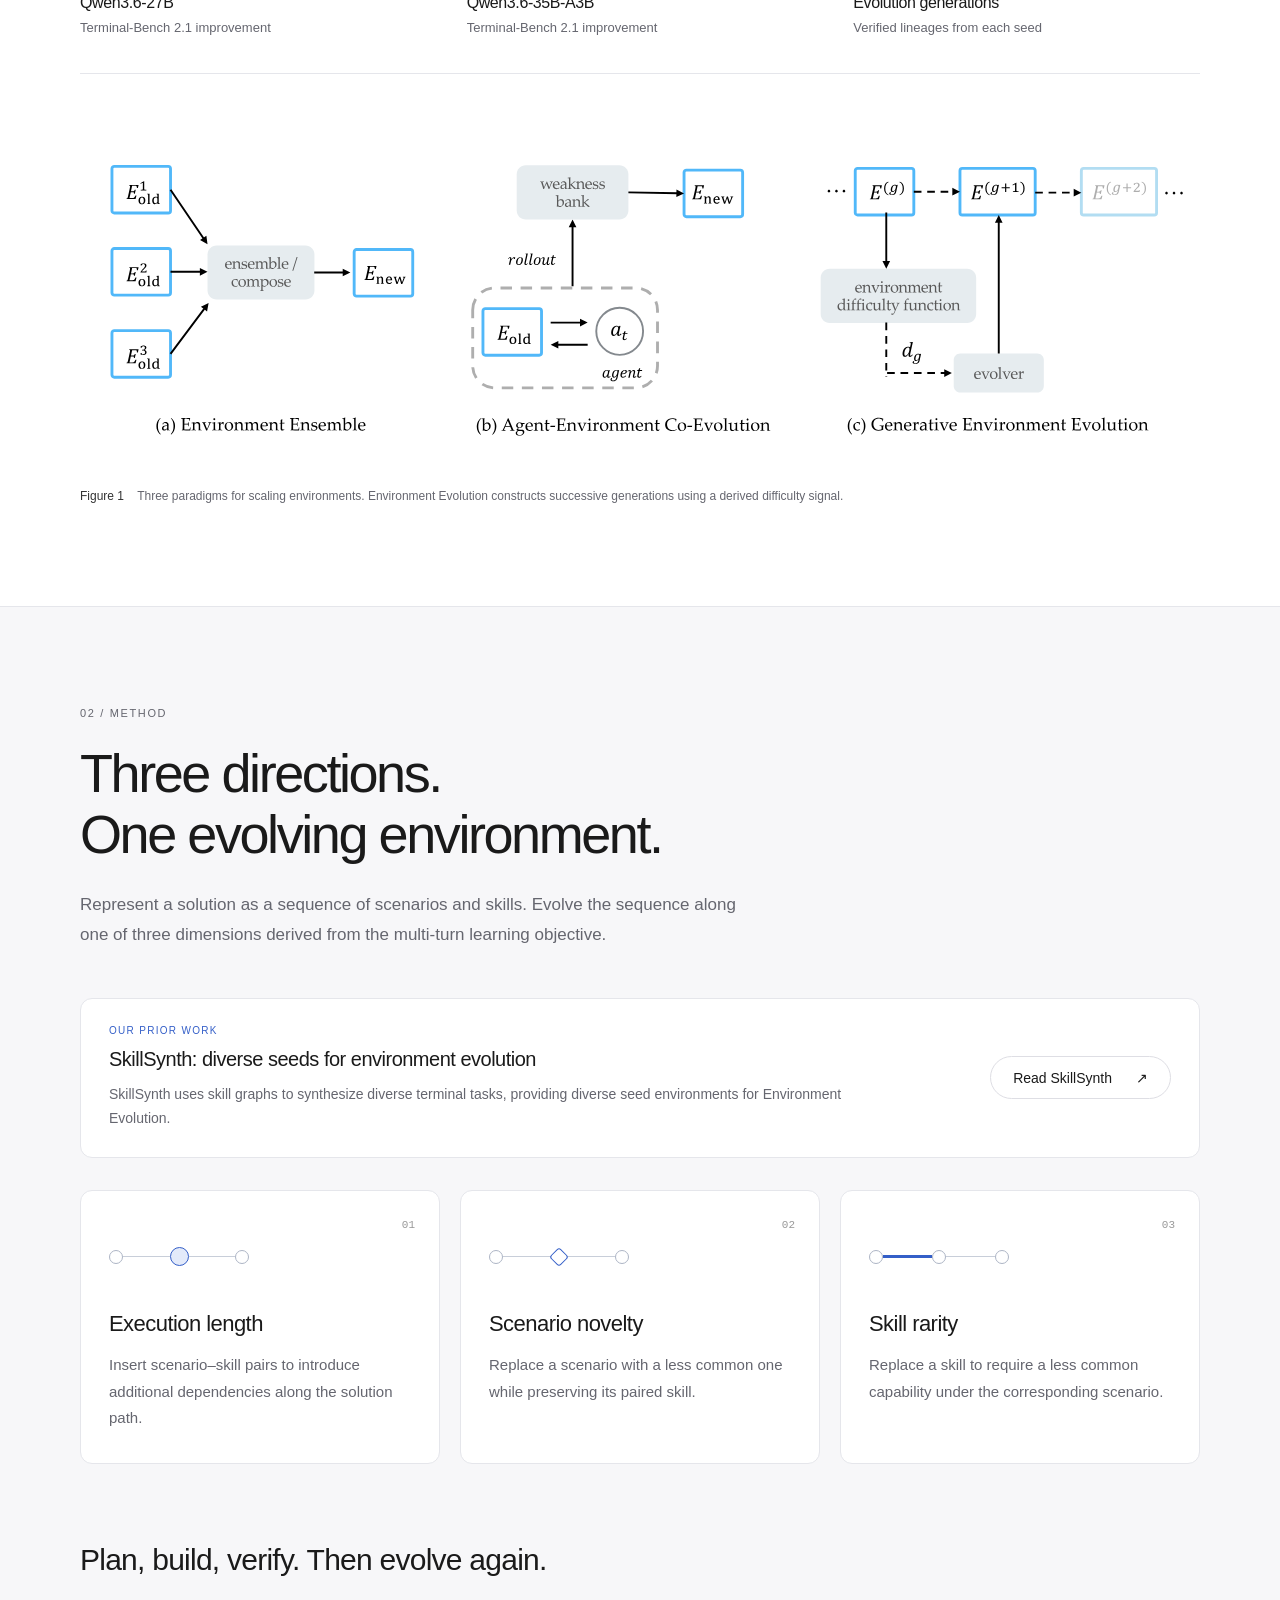
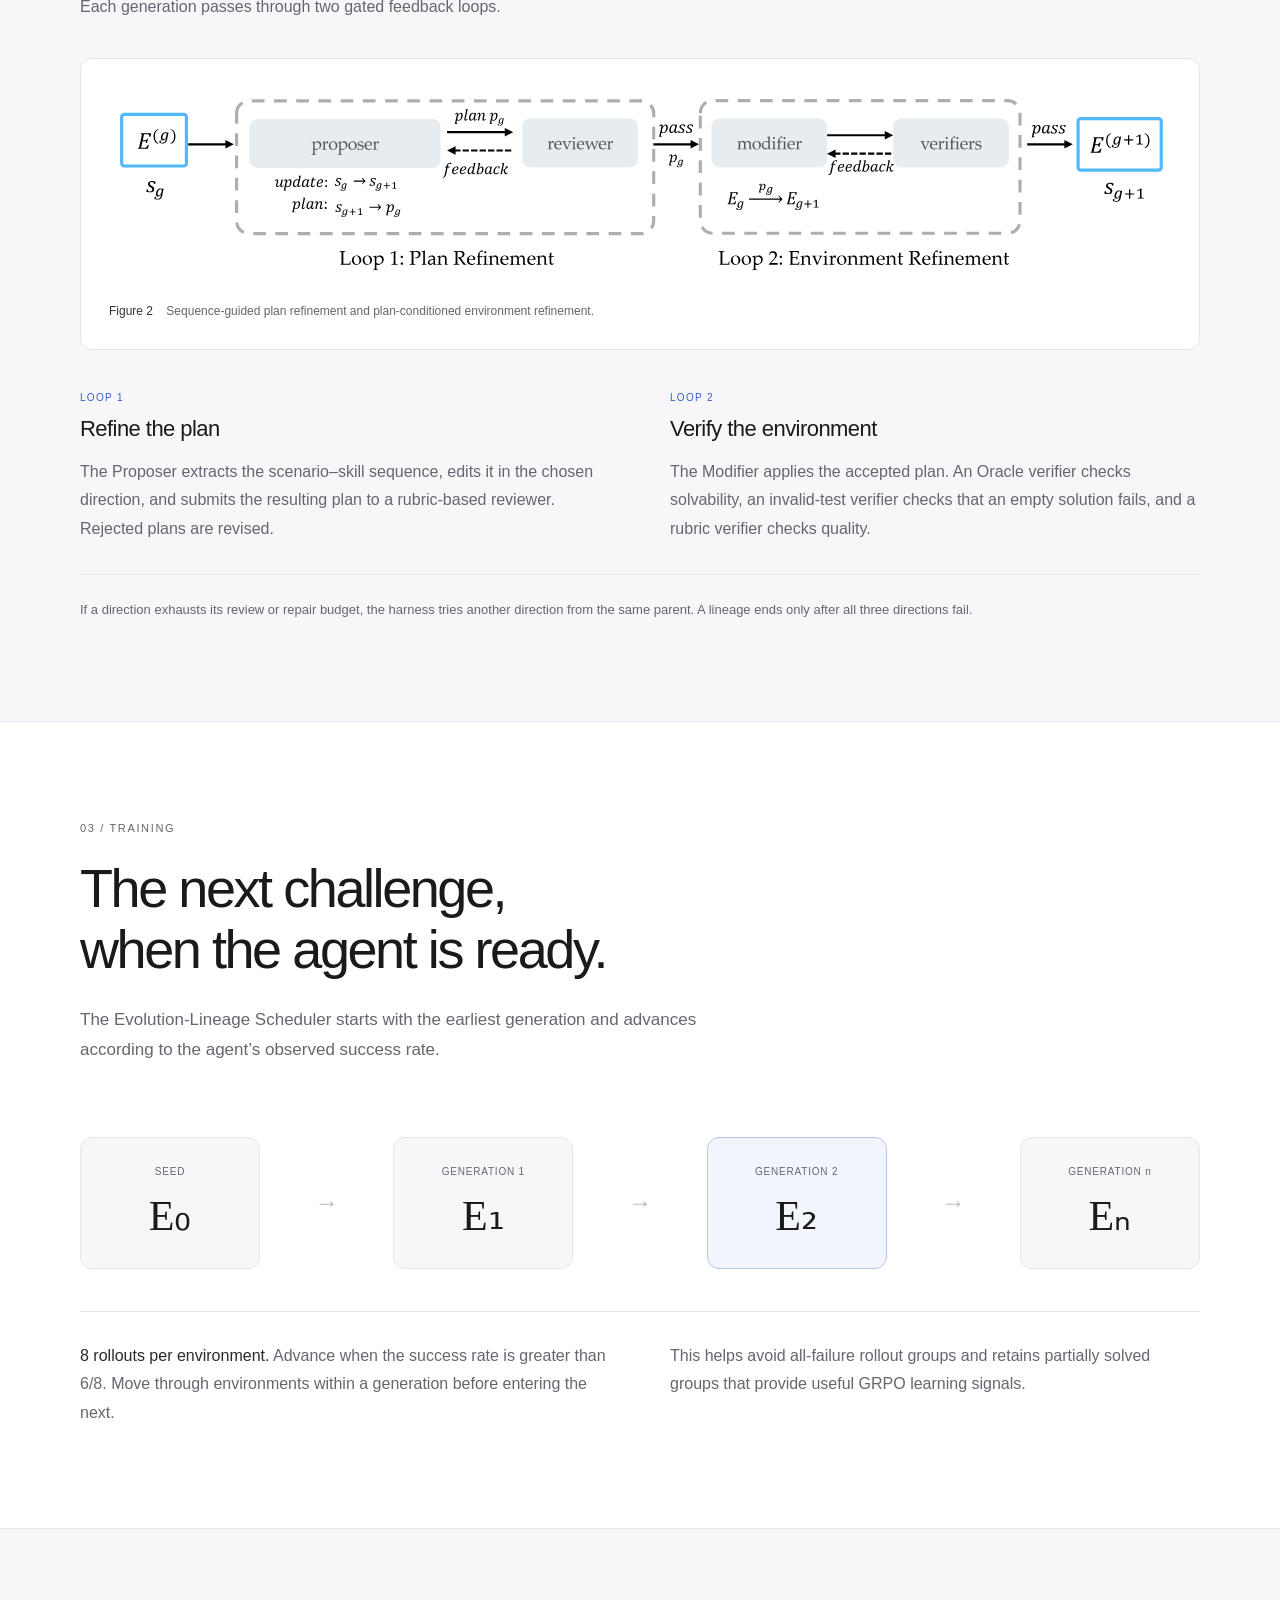
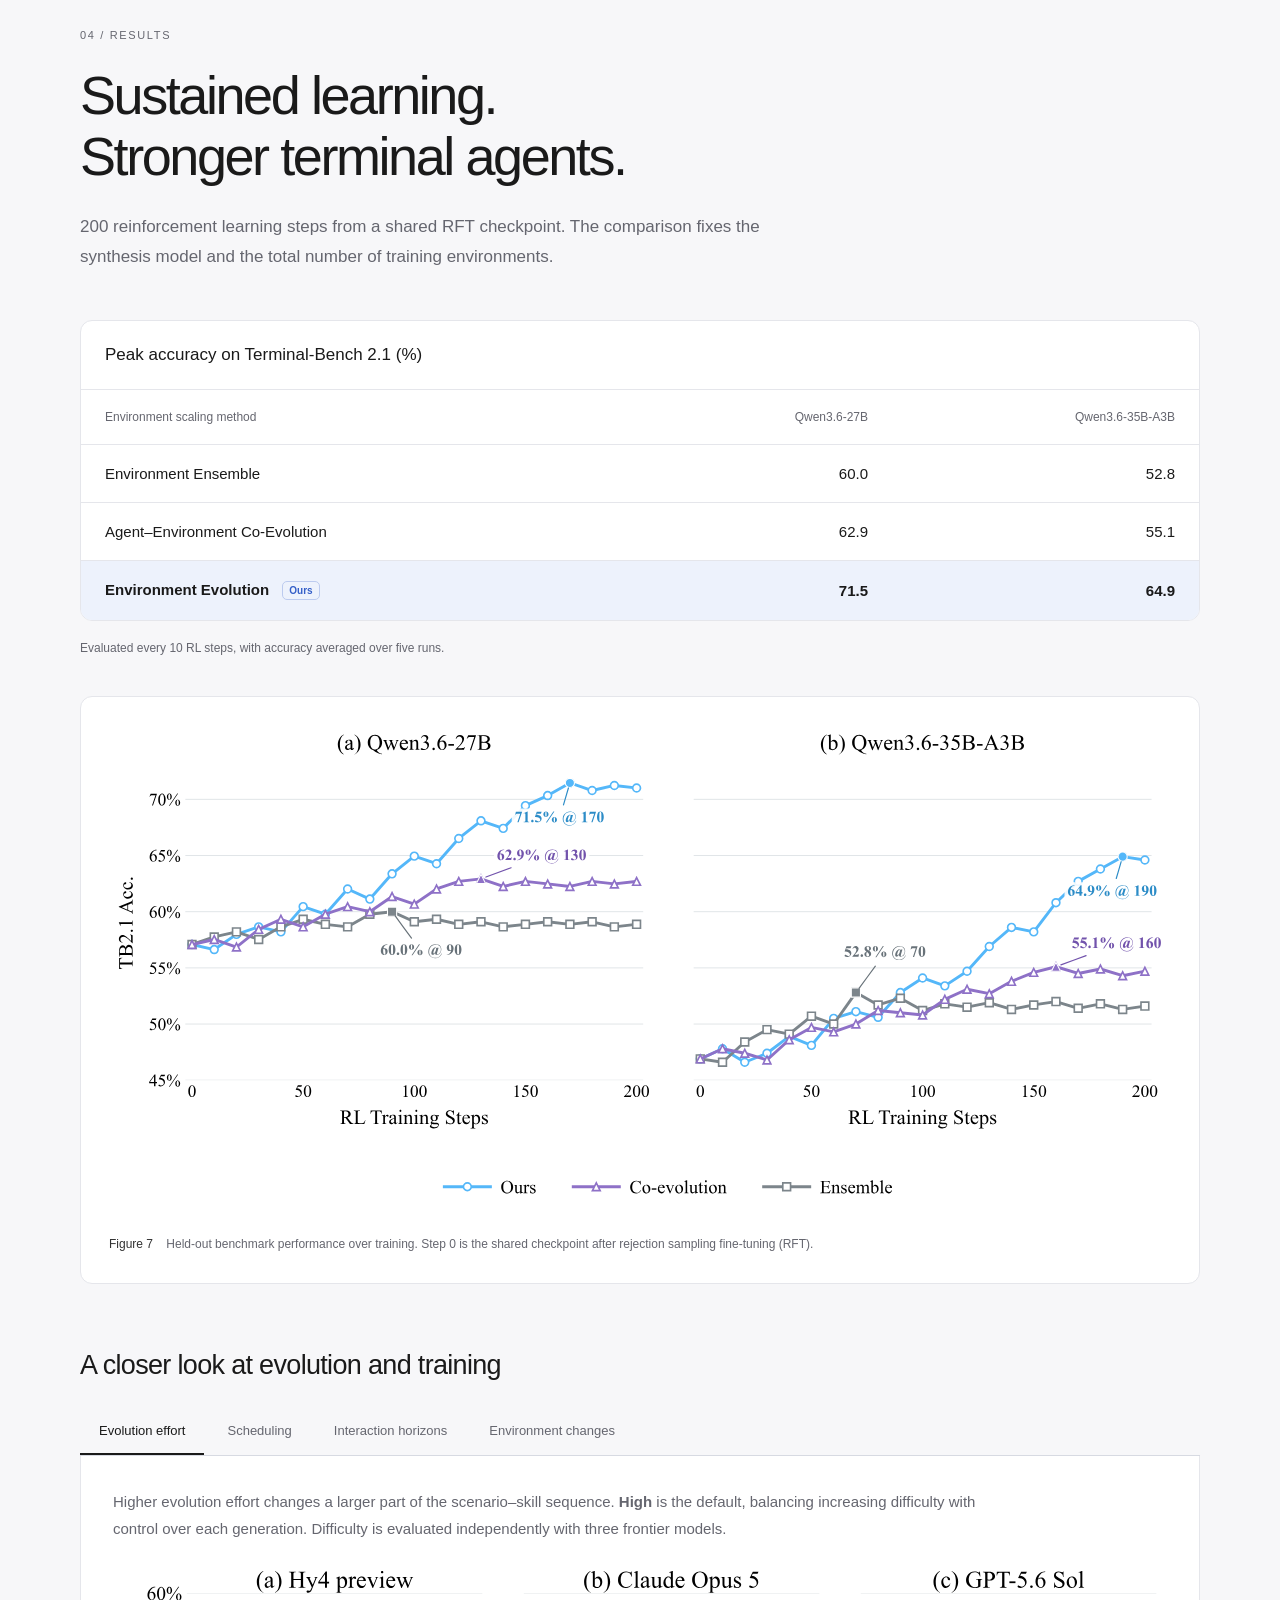
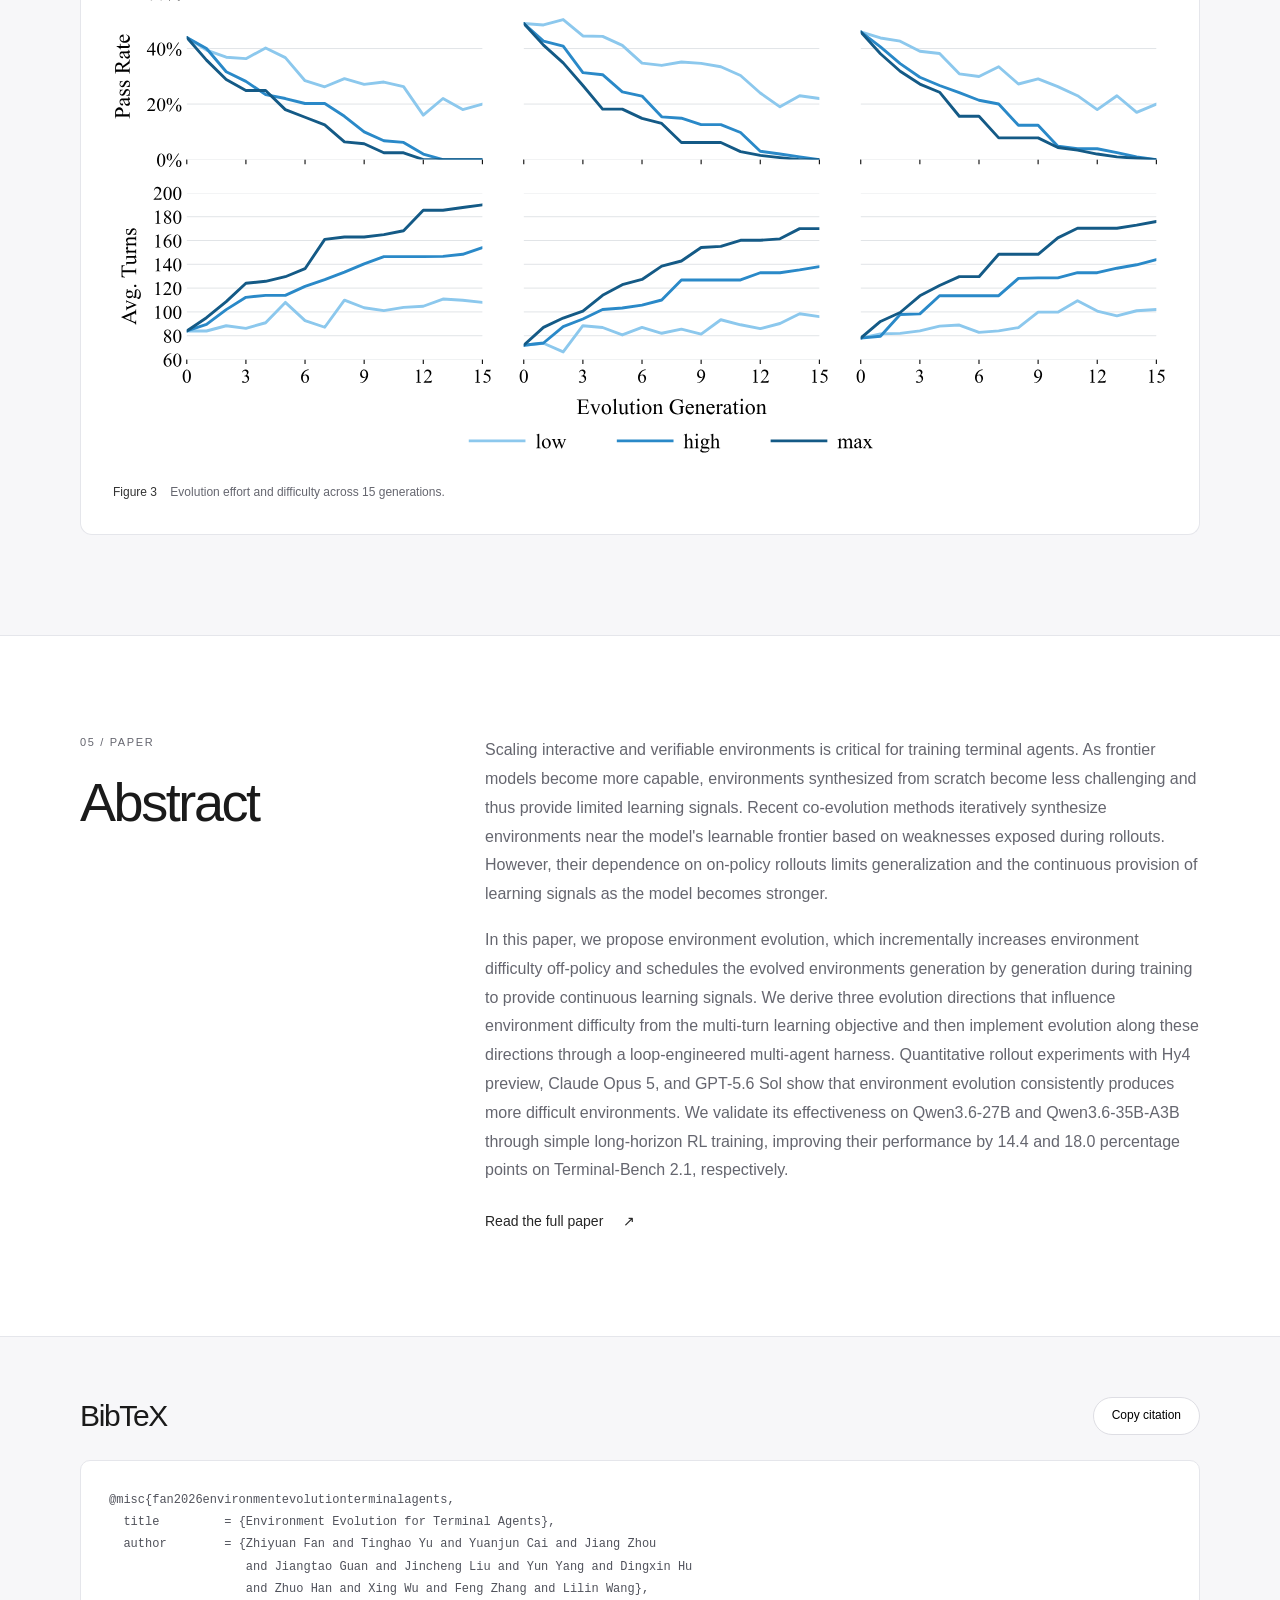
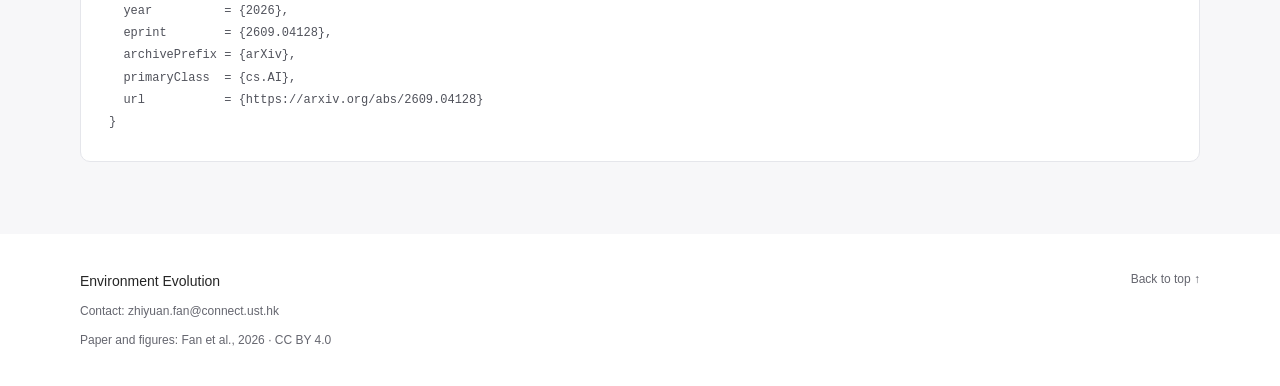
==== commit 8704fa93: "update" ====
--- a/index.html
+++ b/index.html
@@ -71,6 +71,10 @@
 
     <section class="band" id="method" aria-labelledby="method-title"><div class="section">
       <div class="section-heading"><p class="eyebrow">02 / METHOD</p><h2 id="method-title">Three directions.<br>One evolving environment.</h2><p class="section-intro">Represent a solution as a sequence of scenarios and skills. Evolve the sequence along one of three dimensions derived from the multi-turn learning objective.</p></div>
+      <aside class="prior-work" aria-labelledby="skillsynth-title">
+        <div><span class="small-label">OUR PRIOR WORK</span><h3 id="skillsynth-title">SkillSynth: diverse seeds for environment evolution</h3><p>SkillSynth uses skill graphs to synthesize diverse terminal tasks, providing diverse seed environments for Environment Evolution.</p></div>
+        <a class="button" href="https://arxiv.org/pdf/2604.25727" aria-label="Read SkillSynth: Toward Scalable Terminal Task Synthesis via Skill Graphs">Read SkillSynth <span aria-hidden="true">↗</span></a>
+      </aside>
       <div class="directions">
         <article><div class="sequence" aria-hidden="true"><i></i><b></b><i class="added"></i><b></b><i></i></div><span class="card-index">01</span><h3>Execution length</h3><p>Insert scenario–skill pairs to introduce additional dependencies along the solution path.</p></article>
         <article><div class="sequence" aria-hidden="true"><i></i><b></b><i class="scenario-node"></i><b></b><i></i></div><span class="card-index">02</span><h3>Scenario novelty</h3><p>Replace a scenario with a less common one while preserving its paired skill.</p></article>
--- a/styles.css
+++ b/styles.css
@@ -6,6 +6,8 @@
 .directions{display:grid;grid-template-columns:repeat(3,1fr);gap:20px}.directions article{position:relative;padding:32px 28px;background:#fff;border:1px solid var(--line);border-radius:12px}.card-index{position:absolute;right:24px;top:28px;color:#999;font-family:ui-monospace,monospace;font-size:11px}.directions p{font-size:15px;line-height:1.75;color:var(--muted);margin-top:14px}.sequence{display:flex;align-items:center;width:140px;height:44px;margin:12px 0 31px}.sequence i{width:14px;height:14px;border:1px solid #adb5c5;border-radius:50%;flex-shrink:0;background:#fff}.sequence b{height:1px;flex:1;background:#c8ced9}.sequence .added{background:#e3eafa;border-color:var(--blue);width:19px;height:19px}.sequence .scenario-node{border-color:var(--blue);border-radius:3px;transform:rotate(45deg)}.sequence .skill-edge{background:var(--blue);height:3px}.method-heading{margin-top:76px}.method-heading h3{font-size:30px}.method-heading p{margin-top:14px;color:var(--muted);line-height:1.7}.two-columns{display:grid;grid-template-columns:1fr 1fr;gap:60px;margin-top:42px}.small-label{font-size:10px;color:var(--blue);letter-spacing:.13em;display:block;margin-bottom:12px}.two-columns h3{margin-bottom:14px}.method-note{font-size:13px;line-height:1.7;color:var(--muted);margin-top:30px;padding-top:24px;border-top:1px solid var(--line)}
 .lineage{display:flex;align-items:center;justify-content:space-between;gap:20px;padding:24px 0 42px}.lineage>div{width:180px;border:1px solid var(--line);border-radius:12px;text-align:center;padding:28px 14px;background:var(--paper)}.lineage div>span{display:block;font-size:10px;letter-spacing:.08em;color:var(--muted)}.lineage strong{display:block;font-family:Georgia,serif;font-weight:400;font-size:42px;margin-top:14px}.lineage .active-generation{border-color:#b5c5ed;background:#f2f5fc}.lineage-arrow{font-size:24px;color:#b4bac6}.scheduler-rule{display:grid;grid-template-columns:1fr 1fr;gap:60px;border-top:1px solid var(--line);padding-top:30px}.scheduler-rule strong{font-weight:500;color:#292929}
 .table-wrap{overflow-x:auto;border:1px solid var(--line);border-radius:12px;background:#fff}table{border-collapse:collapse;width:100%;text-align:left;font-size:15px}caption{text-align:left;padding:24px;font-size:17px;font-weight:500}th,td{padding:20px 24px;border-top:1px solid var(--line)}thead th{font-size:12px;color:var(--muted);font-weight:400}tbody th{font-weight:400}td{font-variant-numeric:tabular-nums}th:not(:first-child),td{text-align:right}.our-result{background:#edf2fc}.our-result th,.our-result td{font-weight:600}.our-result th>span{display:inline-block;font-size:10px;border:1px solid #bccbef;color:var(--blue);border-radius:5px;padding:3px 6px;margin-left:9px;vertical-align:middle}.result-note{font-size:12px;color:var(--muted);line-height:1.7;margin-top:17px;max-width:800px}.analysis-heading{margin-top:64px;margin-bottom:25px;font-size:27px}.tabs{display:flex;gap:4px;border-bottom:1px solid #d7dae2;overflow-x:auto}.tabs button{white-space:nowrap;background:none;border:0;border-bottom:2px solid transparent;padding:15px 19px;color:var(--muted);font-size:13px}.tabs button[aria-selected=true]{border-color:#1a1a1a;color:#1a1a1a}.tabs button:hover{color:var(--blue)}.analysis-panel{background:#fff;border:1px solid var(--line);border-top:0;padding:32px;border-radius:0 0 12px 12px}.analysis-panel>p{max-width:880px;font-size:15px;line-height:1.8;color:var(--muted);margin-bottom:28px}.analysis-panel img{width:100%}.abstract-section{display:grid;grid-template-columns:1fr 2.2fr;gap:80px}.abstract-text{font-size:16px}.text-link{display:inline-flex;gap:20px;color:#252525;margin-top:24px;font-size:14px}.text-link:hover{text-decoration:underline}.citation-band{background:var(--paper);border-top:1px solid var(--line)}.citation-band .section{padding:60px 0 42px}.citation-heading{display:flex;align-items:center;justify-content:space-between;gap:20px;margin-bottom:25px}.citation-heading h2{font-size:30px}.copy-button{font-size:12px;min-height:38px;padding:10px 18px}pre{margin:0;padding:28px;background:#fff;border:1px solid var(--line);border-radius:10px;white-space:pre-wrap;overflow-wrap:anywhere;font-size:12px;line-height:1.85;color:#50525b}code{font-family:ui-monospace,SFMono-Regular,Menlo,Consolas,monospace}.copy-status{min-height:20px;font-size:12px;color:var(--muted);margin-top:10px}.site-footer{max-width:1200px;margin:auto;padding:35px 40px;display:flex;justify-content:space-between;gap:25px;color:var(--muted);font-size:12px;line-height:1.8}.site-footer>div>span{font-size:14px;color:#252525}.site-footer p{margin-top:7px}.site-footer a:hover{text-decoration:underline}.site-footer>a{white-space:nowrap}
+.prior-work{display:flex;align-items:center;justify-content:space-between;gap:32px;margin-bottom:32px;padding:26px 28px;border:1px solid var(--line);border-radius:12px;background:#fff}.prior-work>div{max-width:760px}.prior-work h3{font-size:20px}.prior-work p{margin-top:10px;color:var(--muted);font-size:14px;line-height:1.75}.prior-work .button{flex-shrink:0}.prior-work .small-label{margin-bottom:10px}
+@media(max-width:600px){.prior-work{align-items:flex-start;flex-direction:column;gap:20px;padding:23px}.prior-work h3{font-size:20px}.prior-work p{font-size:14px}}
 @keyframes arrive{from{opacity:0;transform:translateY(12px)}to{opacity:1;transform:translateY(0)}}
 @media(min-width:1600px){.hero{min-height:790px}}
 @media(max-width:900px){.header-inner{padding-inline:24px}.header-inner nav{gap:18px}.section{width:calc(100% - 48px);padding:75px 0}.hero{min-height:720px}.intro-grid{gap:35px}.directions{gap:12px}.directions article{padding:28px 20px}.directions h3{font-size:20px}.sequence{width:110px}.two-columns,.scheduler-rule{gap:35px}.abstract-section{gap:35px;grid-template-columns:1fr 2fr}.lineage{gap:12px}.lineage>div{width:150px}.metric{font-size:50px}}
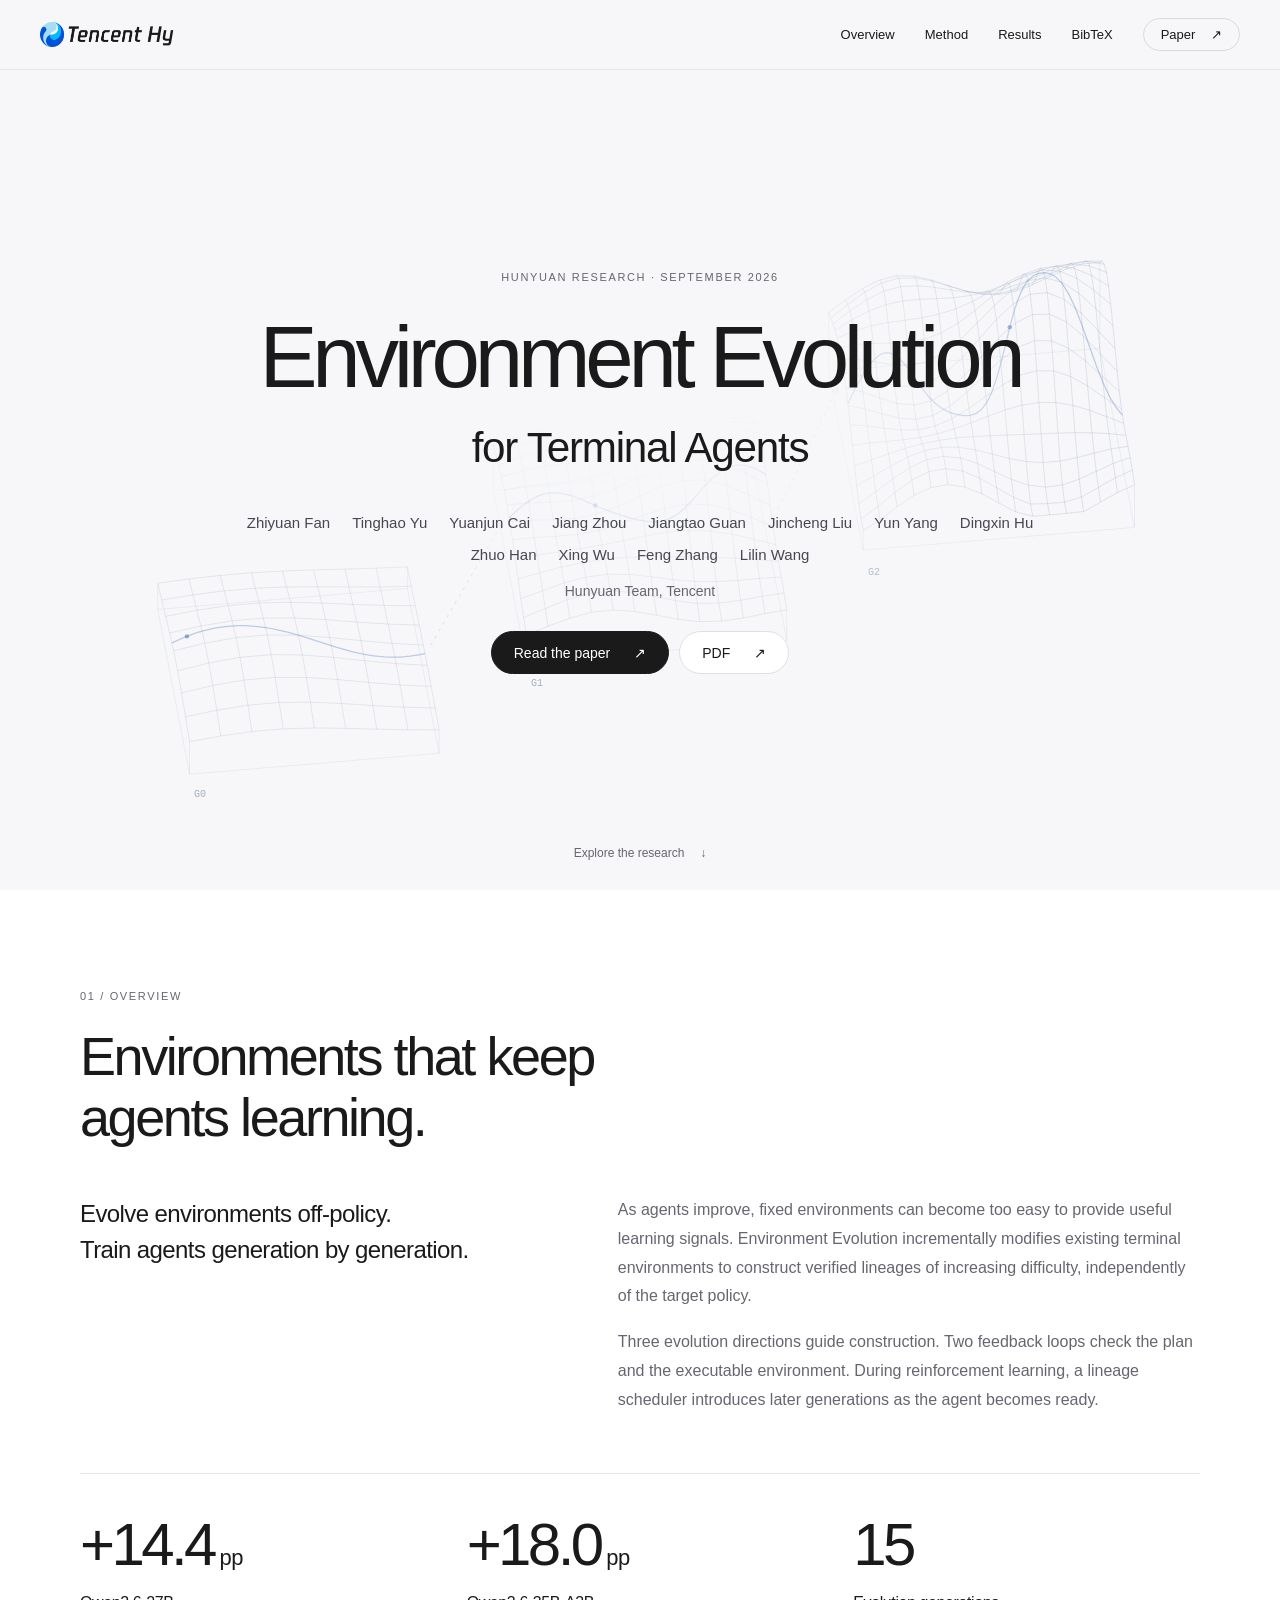
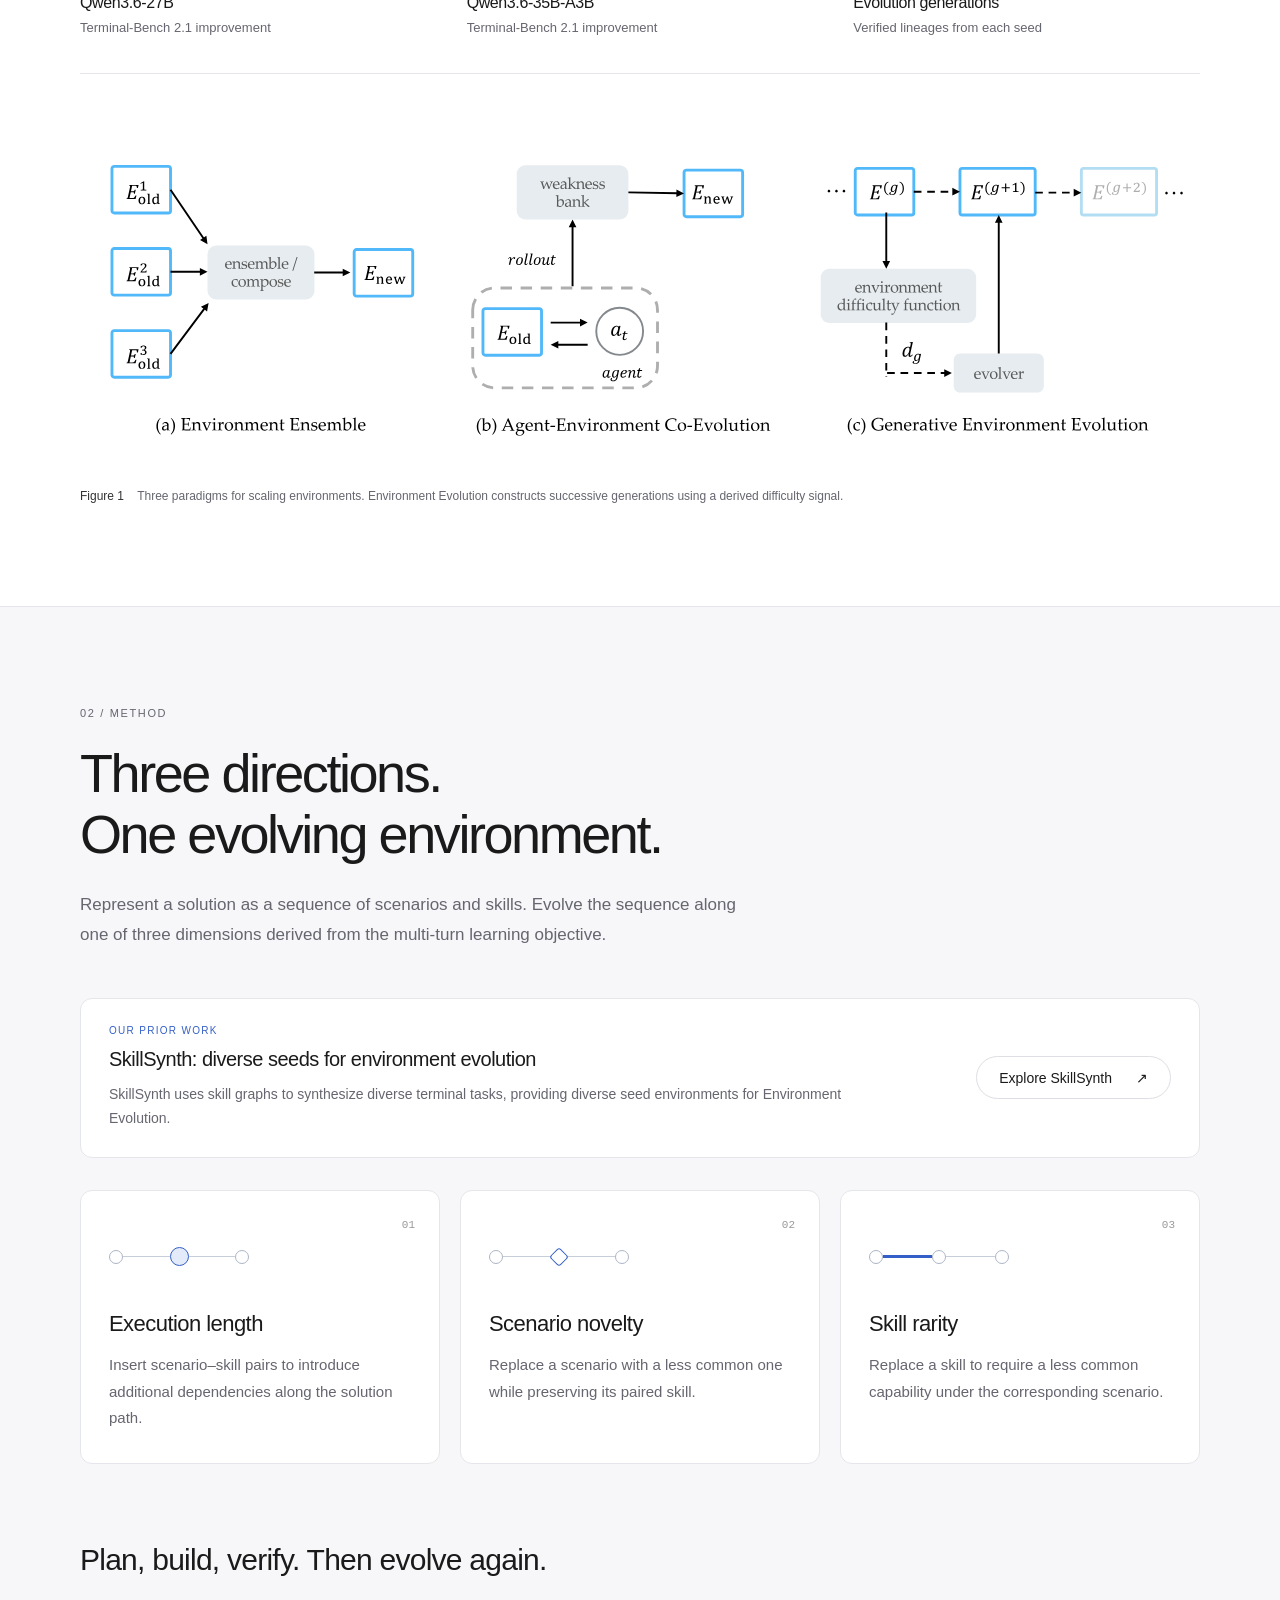
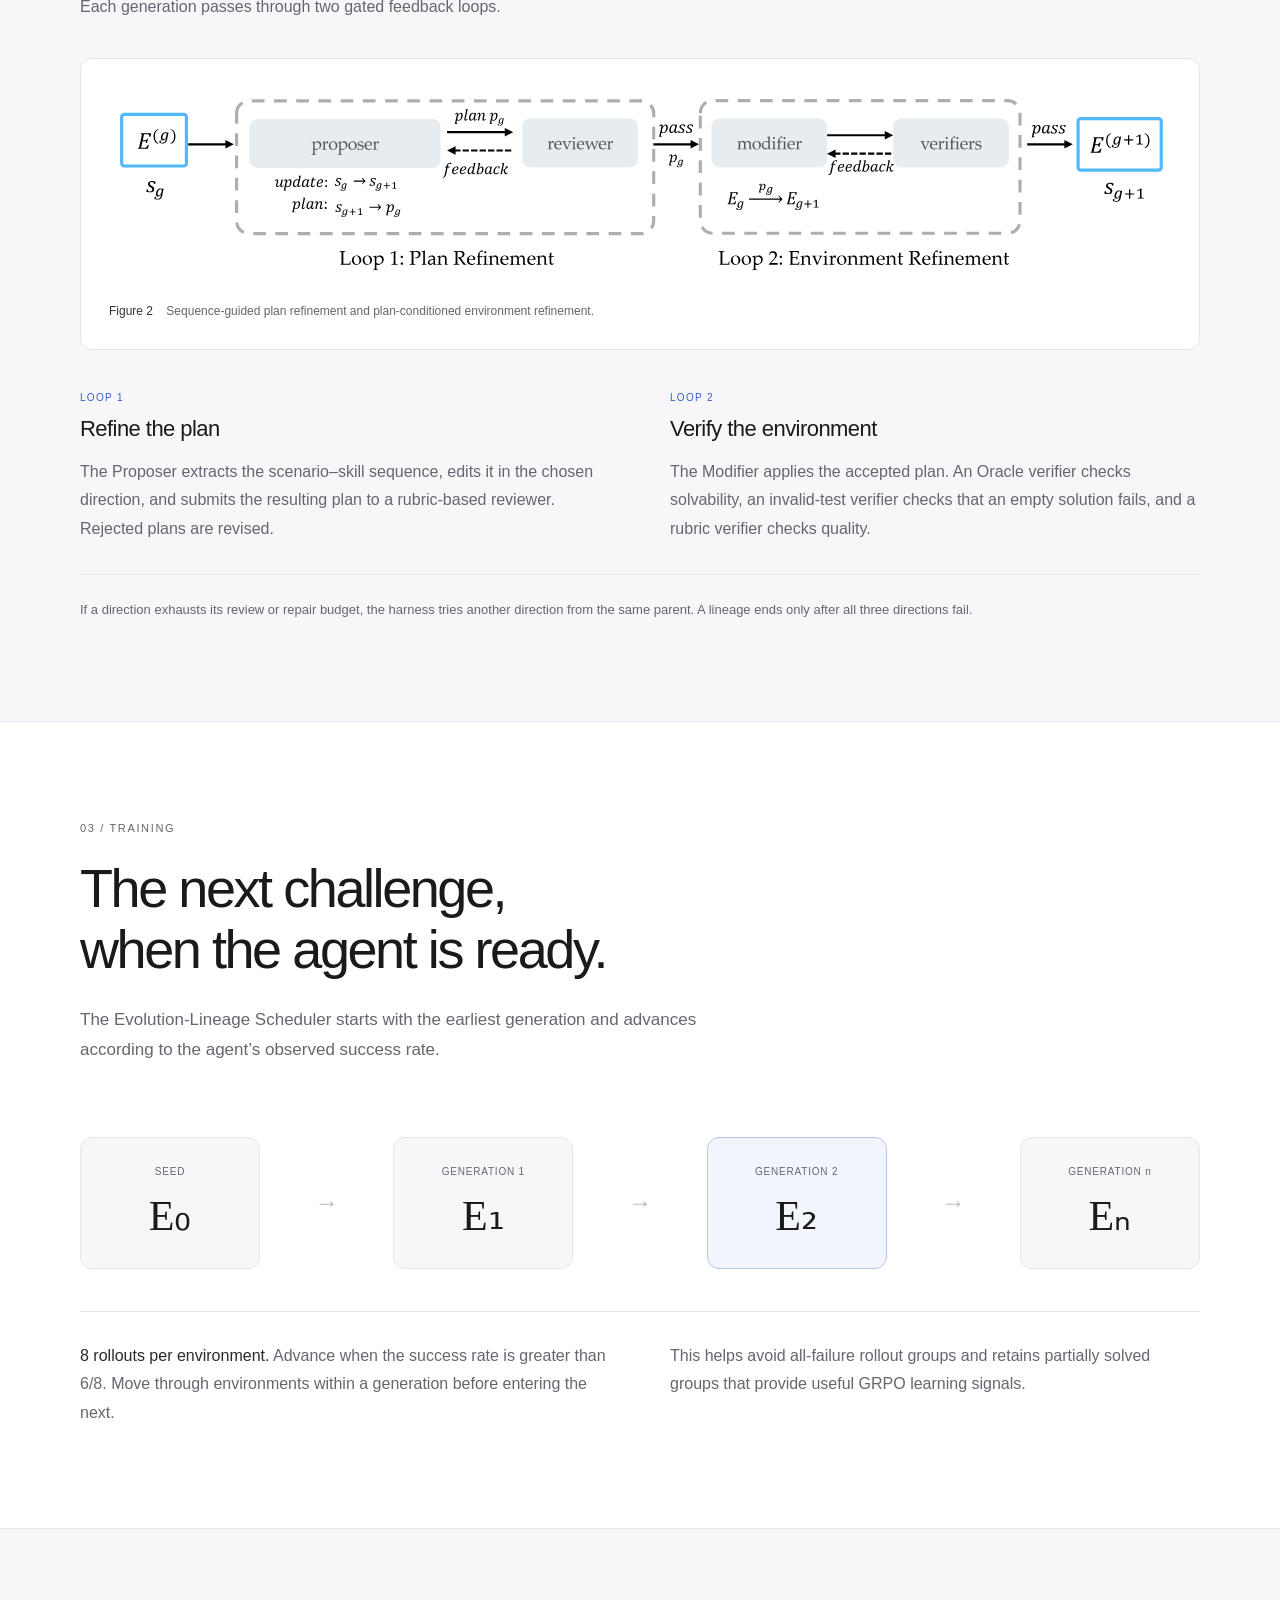
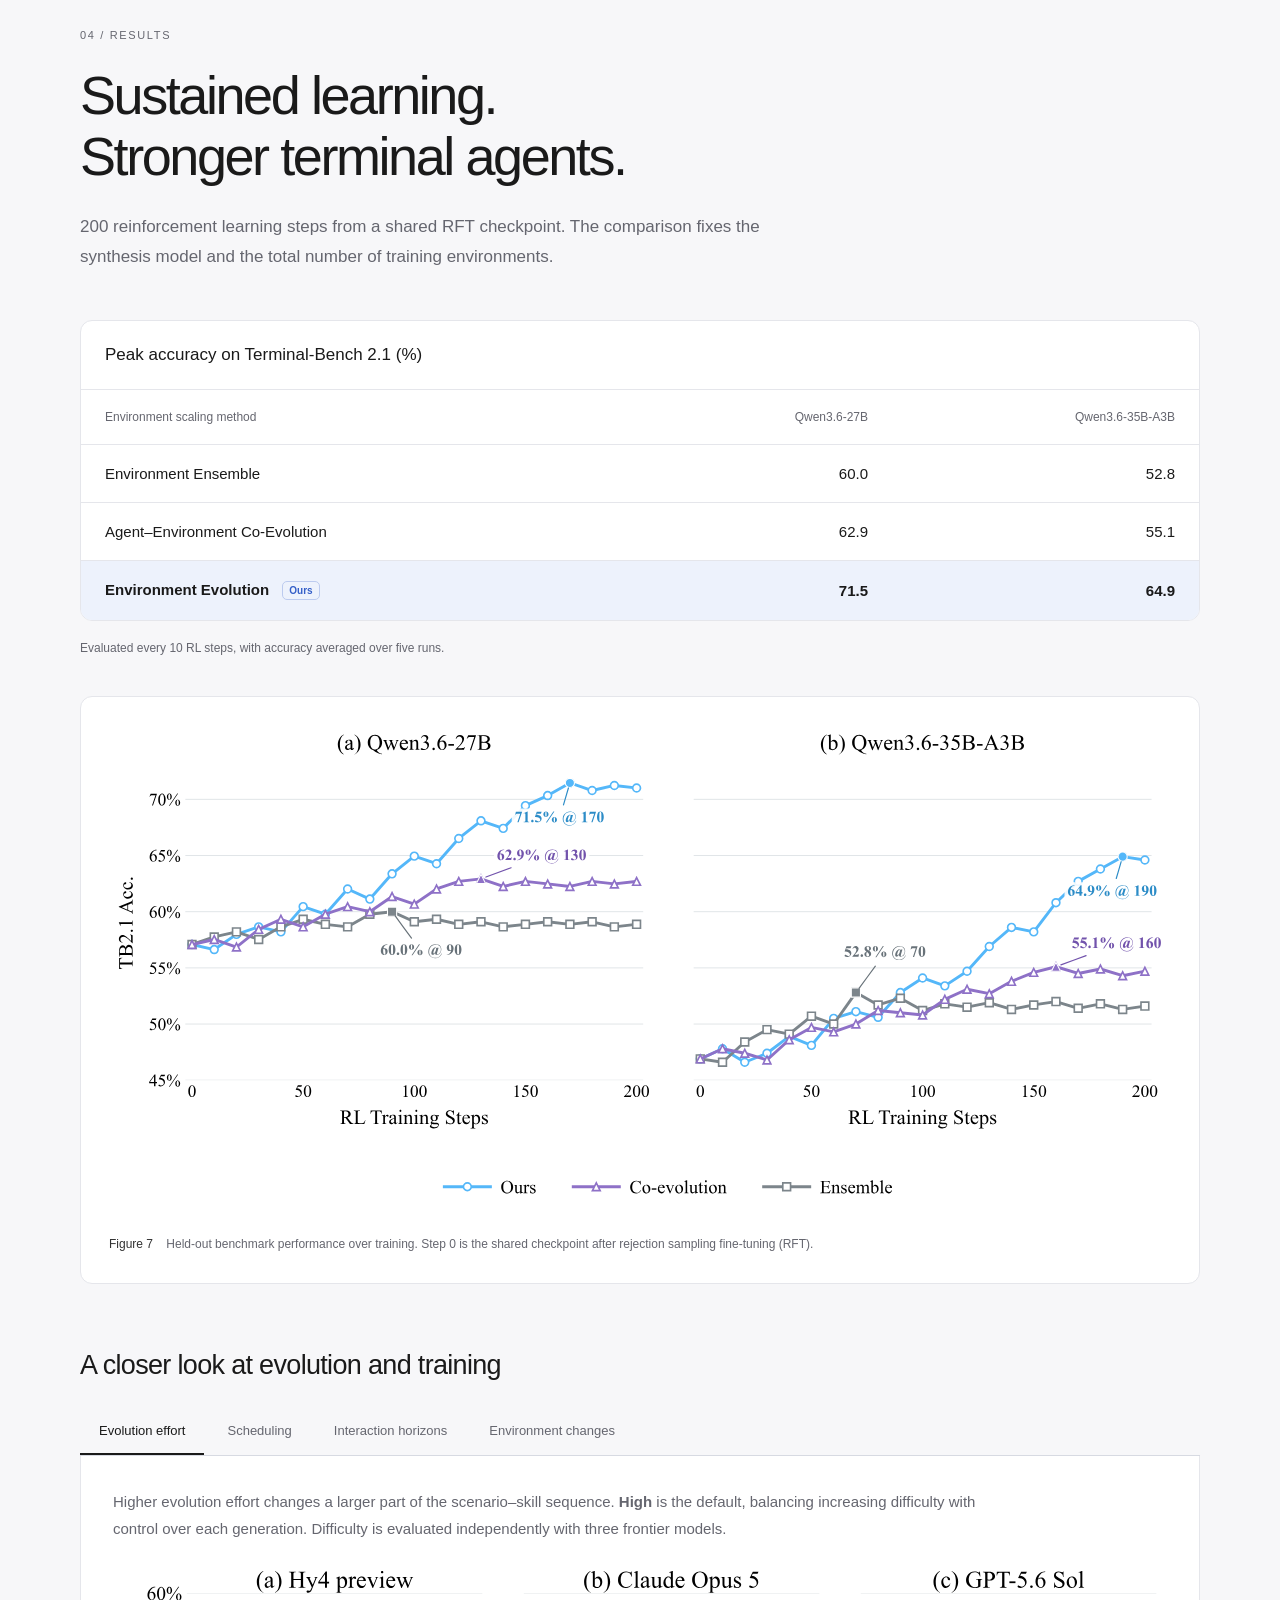
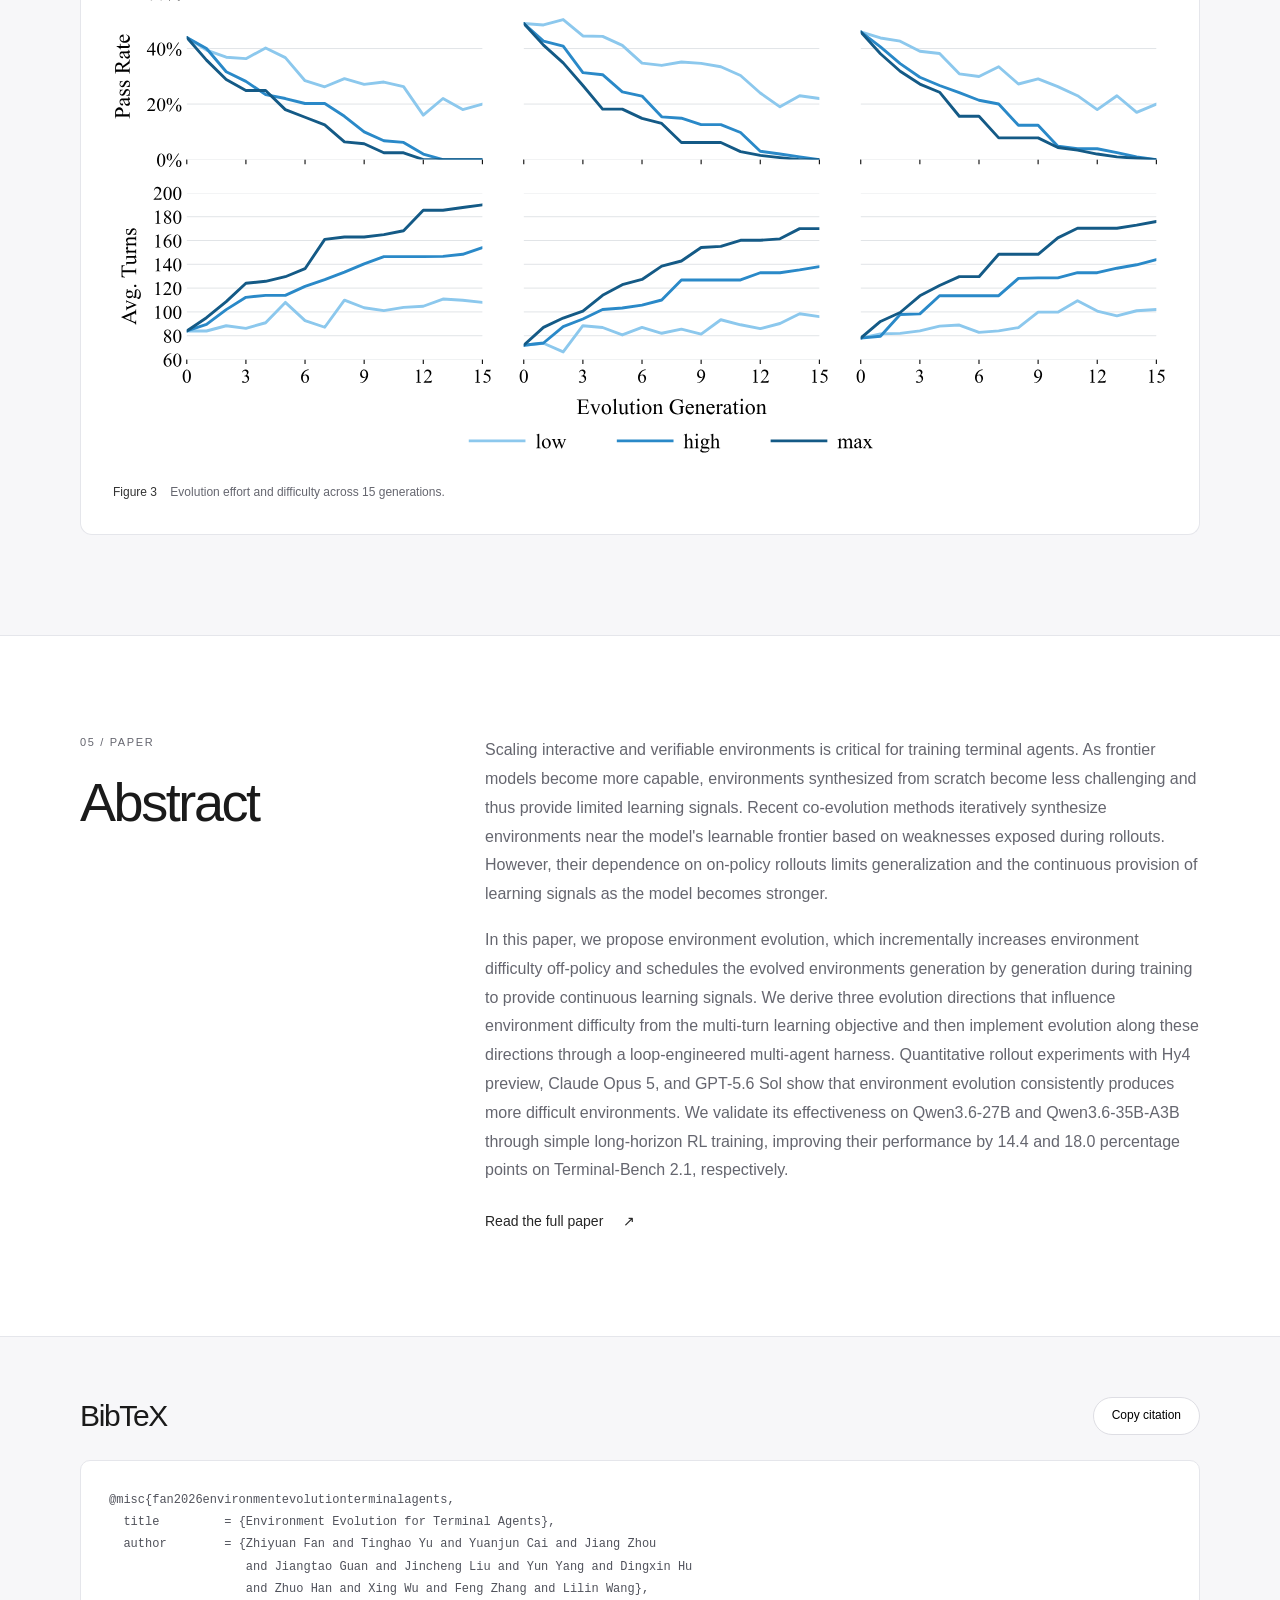
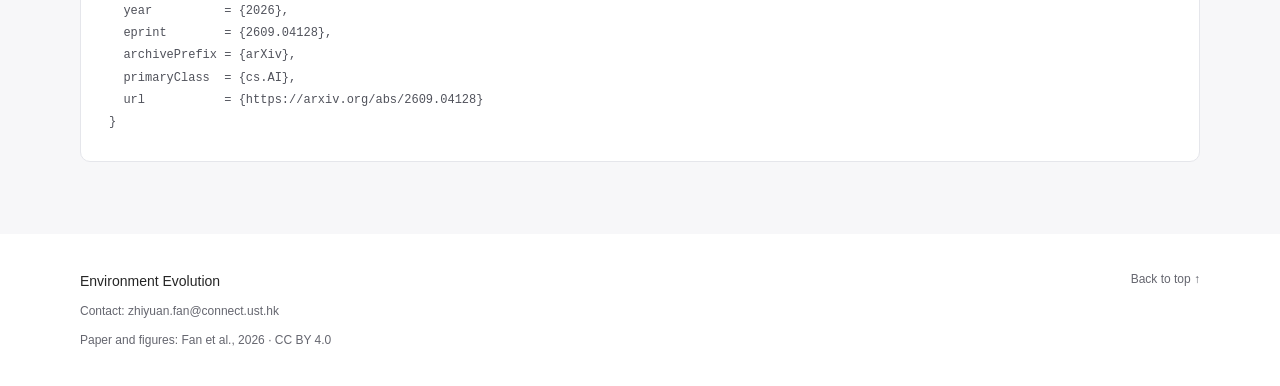
==== commit a868270e: "update" ====
--- a/index.html
+++ b/index.html
@@ -73,7 +73,7 @@
       <div class="section-heading"><p class="eyebrow">02 / METHOD</p><h2 id="method-title">Three directions.<br>One evolving environment.</h2><p class="section-intro">Represent a solution as a sequence of scenarios and skills. Evolve the sequence along one of three dimensions derived from the multi-turn learning objective.</p></div>
       <aside class="prior-work" aria-labelledby="skillsynth-title">
         <div><span class="small-label">OUR PRIOR WORK</span><h3 id="skillsynth-title">SkillSynth: diverse seeds for environment evolution</h3><p>SkillSynth uses skill graphs to synthesize diverse terminal tasks, providing diverse seed environments for Environment Evolution.</p></div>
-        <a class="button" href="https://arxiv.org/pdf/2604.25727" aria-label="Read SkillSynth: Toward Scalable Terminal Task Synthesis via Skill Graphs">Read SkillSynth <span aria-hidden="true">↗</span></a>
+        <a class="button" href="skillsynth/" aria-label="Explore SkillSynth: Toward Scalable Terminal Task Synthesis via Skill Graphs">Explore SkillSynth <span aria-hidden="true">↗</span></a>
       </aside>
       <div class="directions">
         <article><div class="sequence" aria-hidden="true"><i></i><b></b><i class="added"></i><b></b><i></i></div><span class="card-index">01</span><h3>Execution length</h3><p>Insert scenario–skill pairs to introduce additional dependencies along the solution path.</p></article>
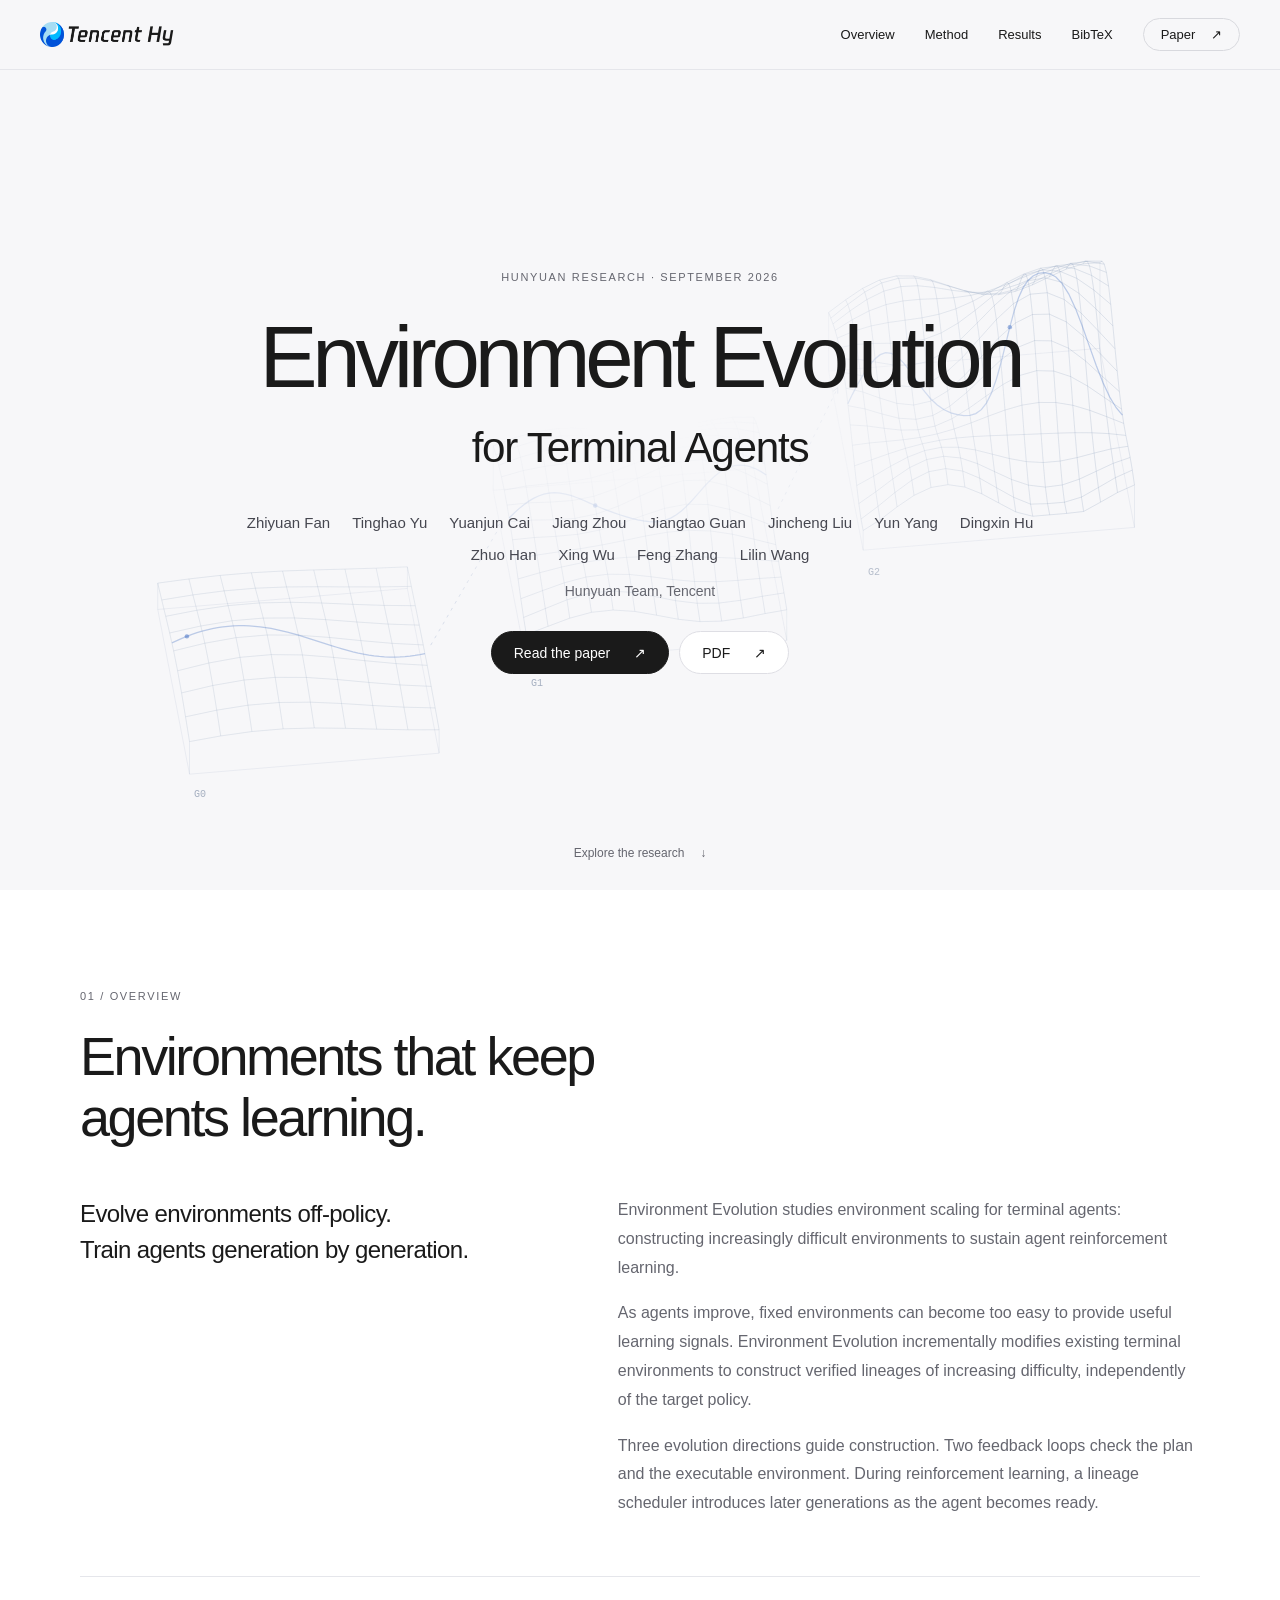
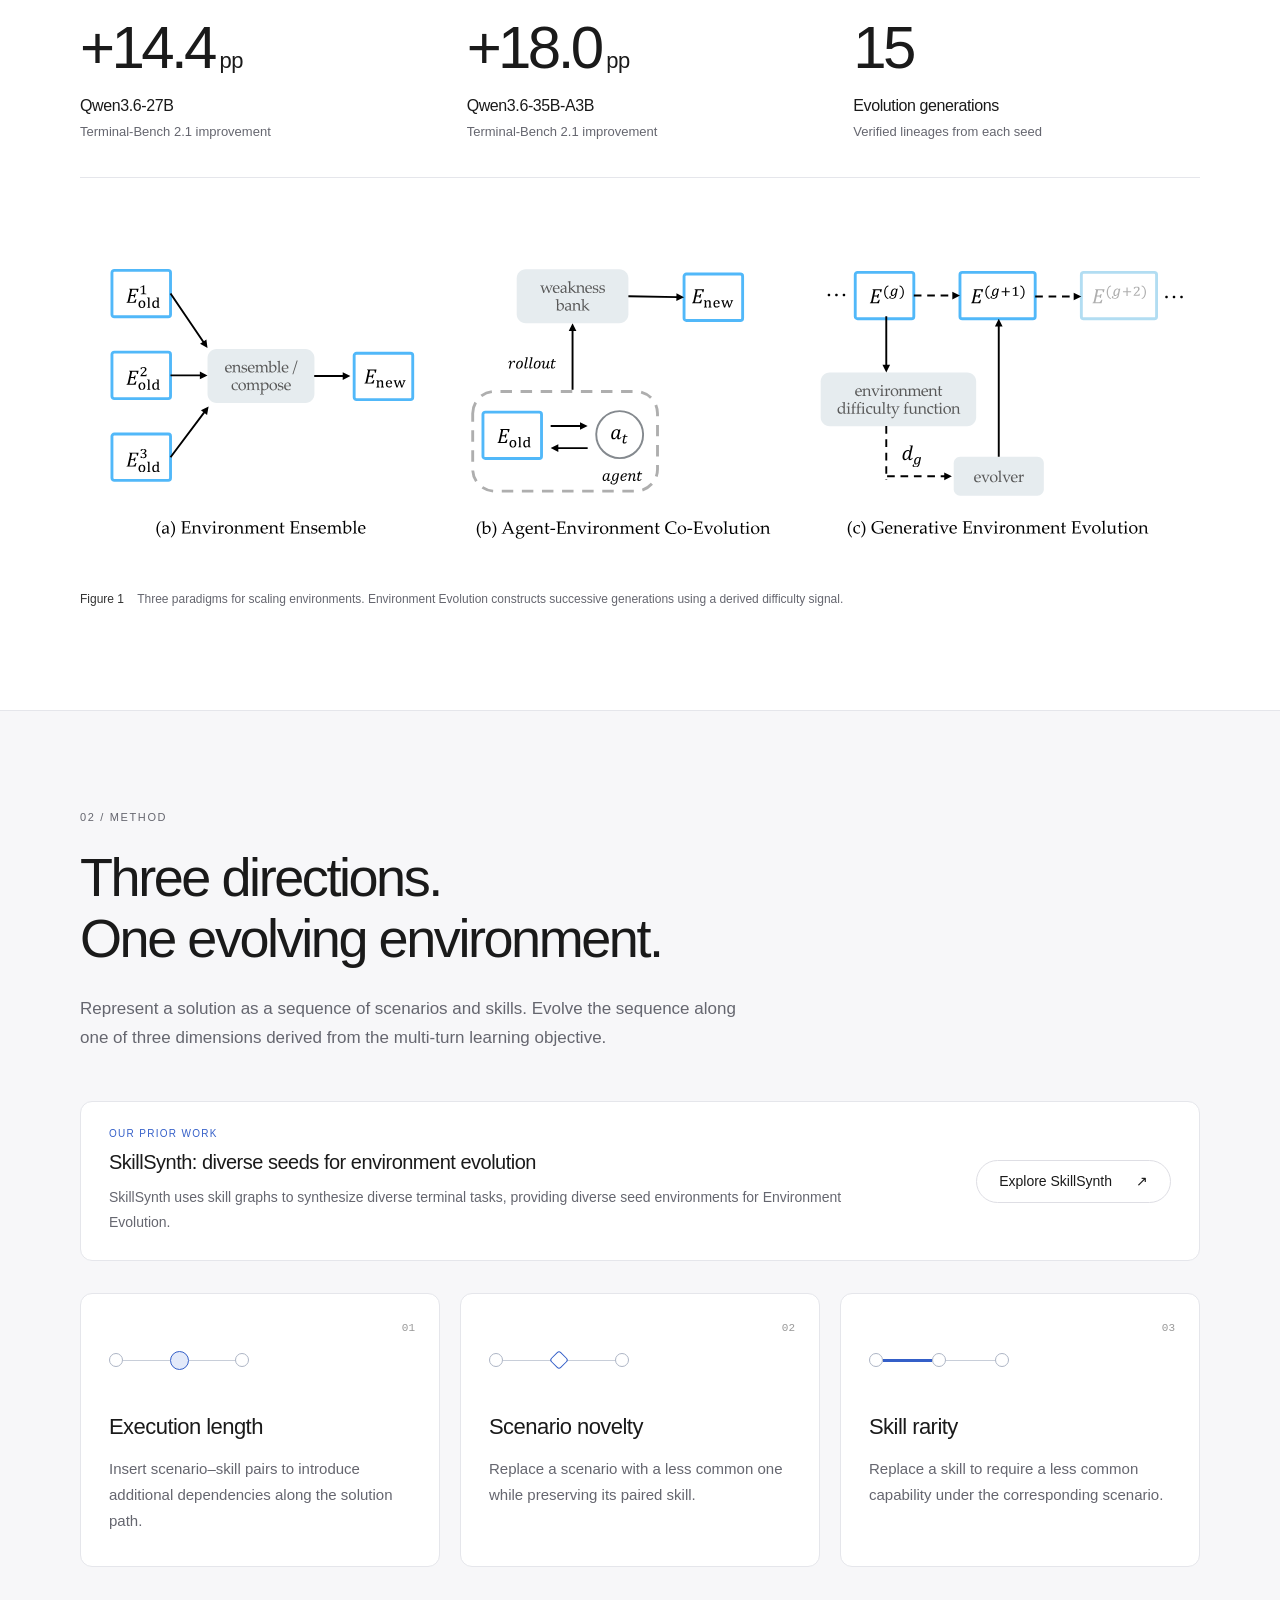
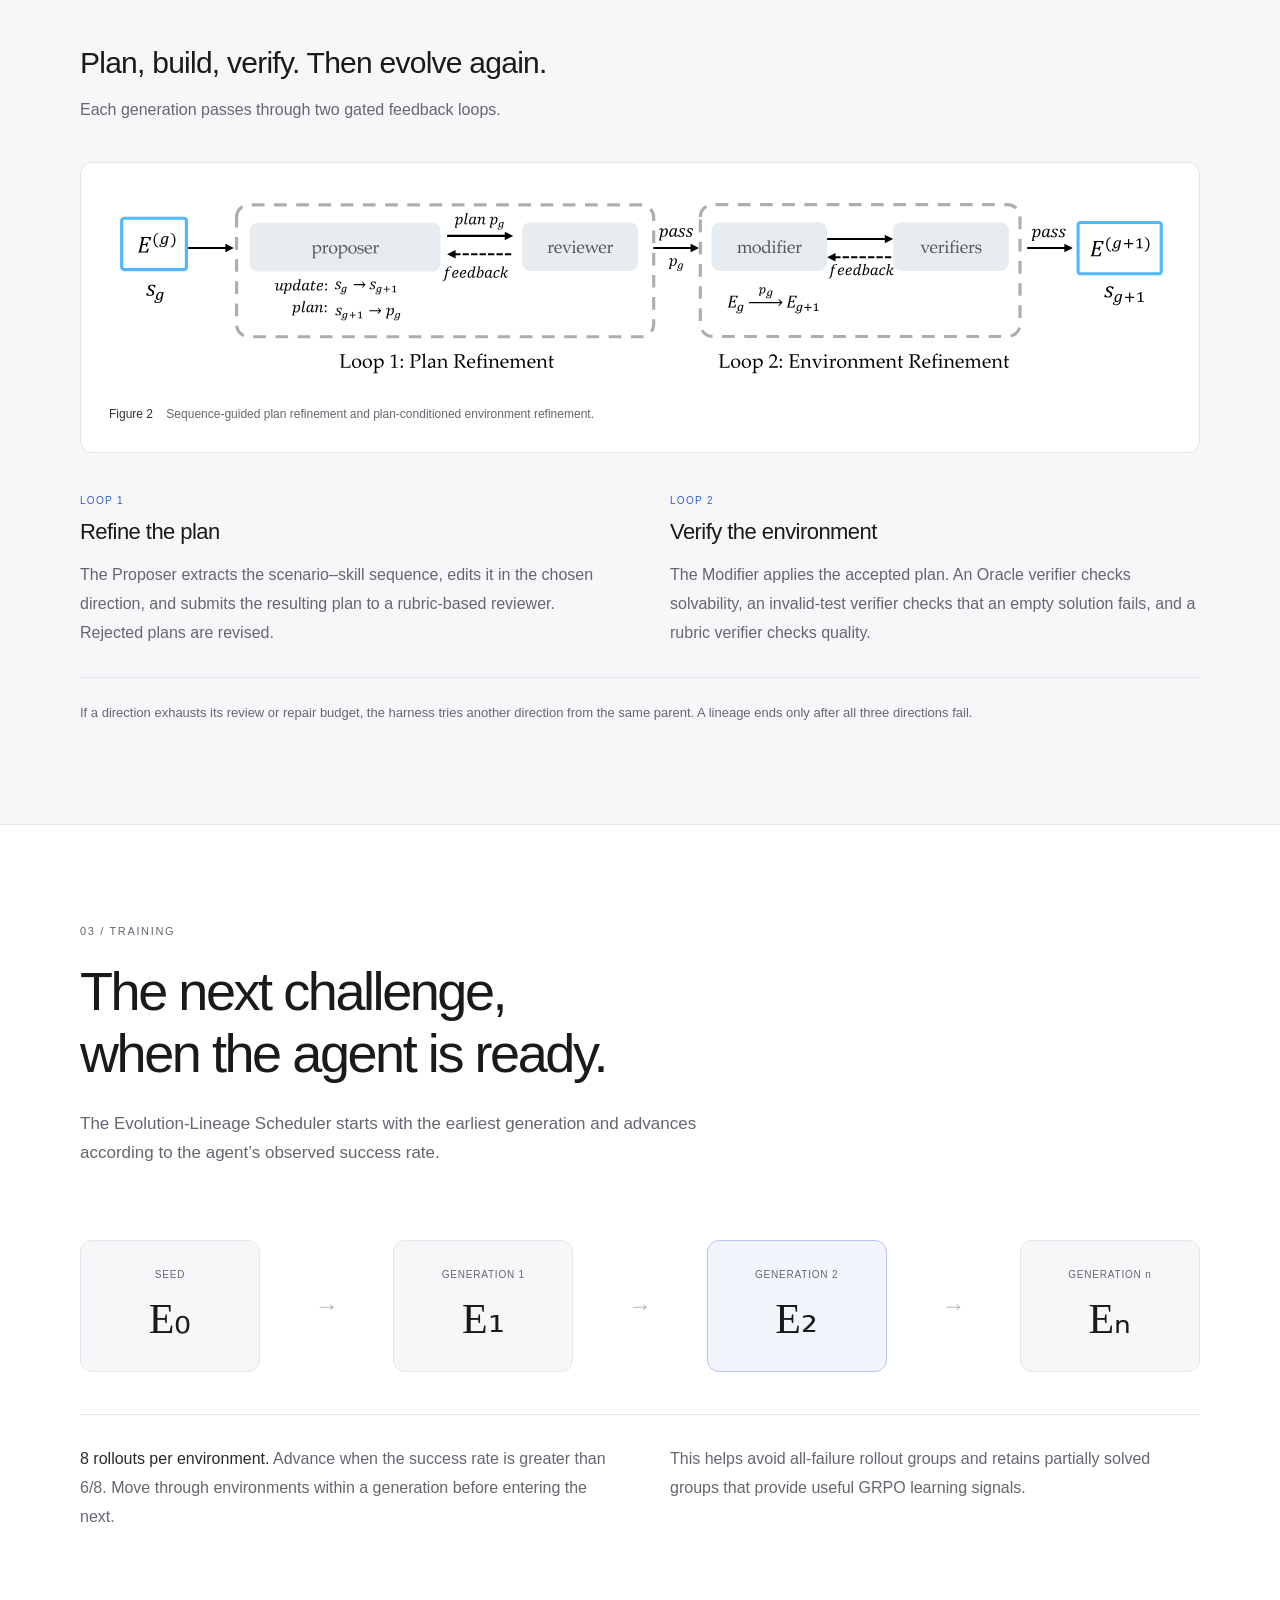
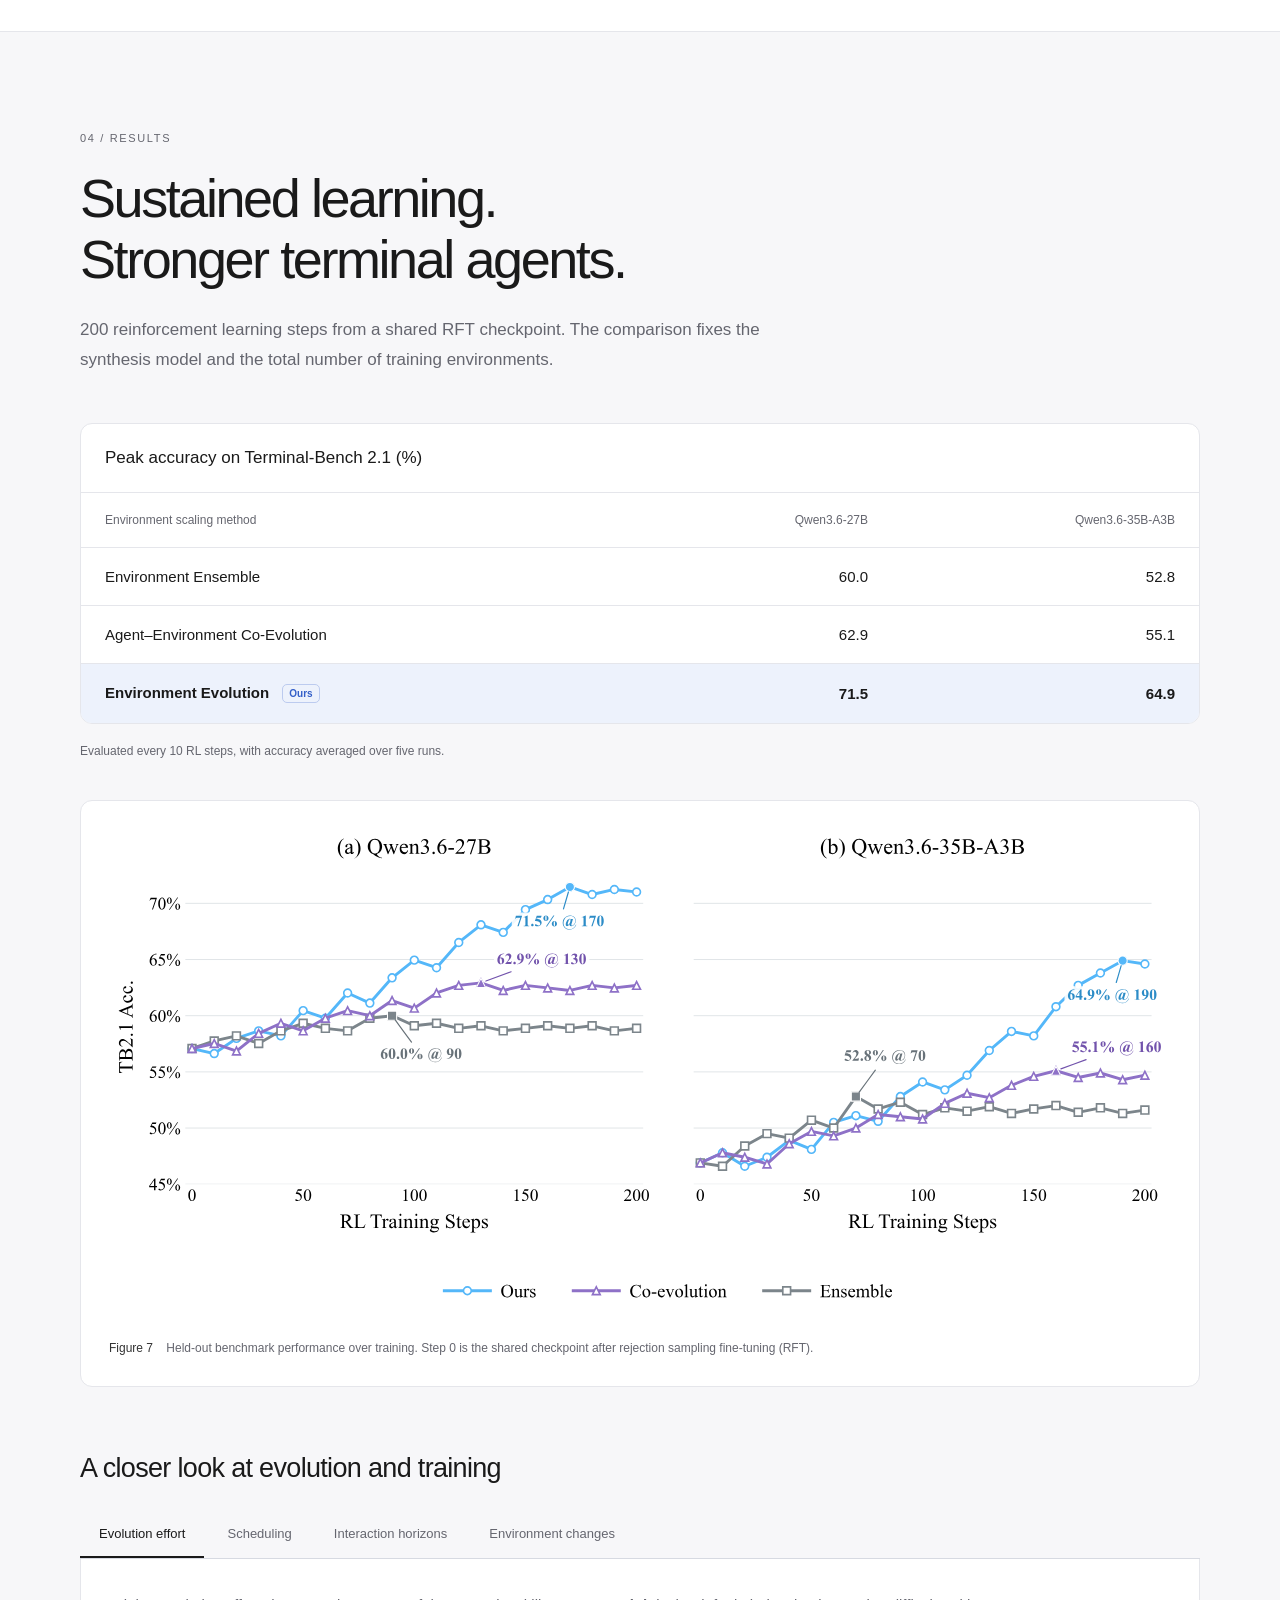
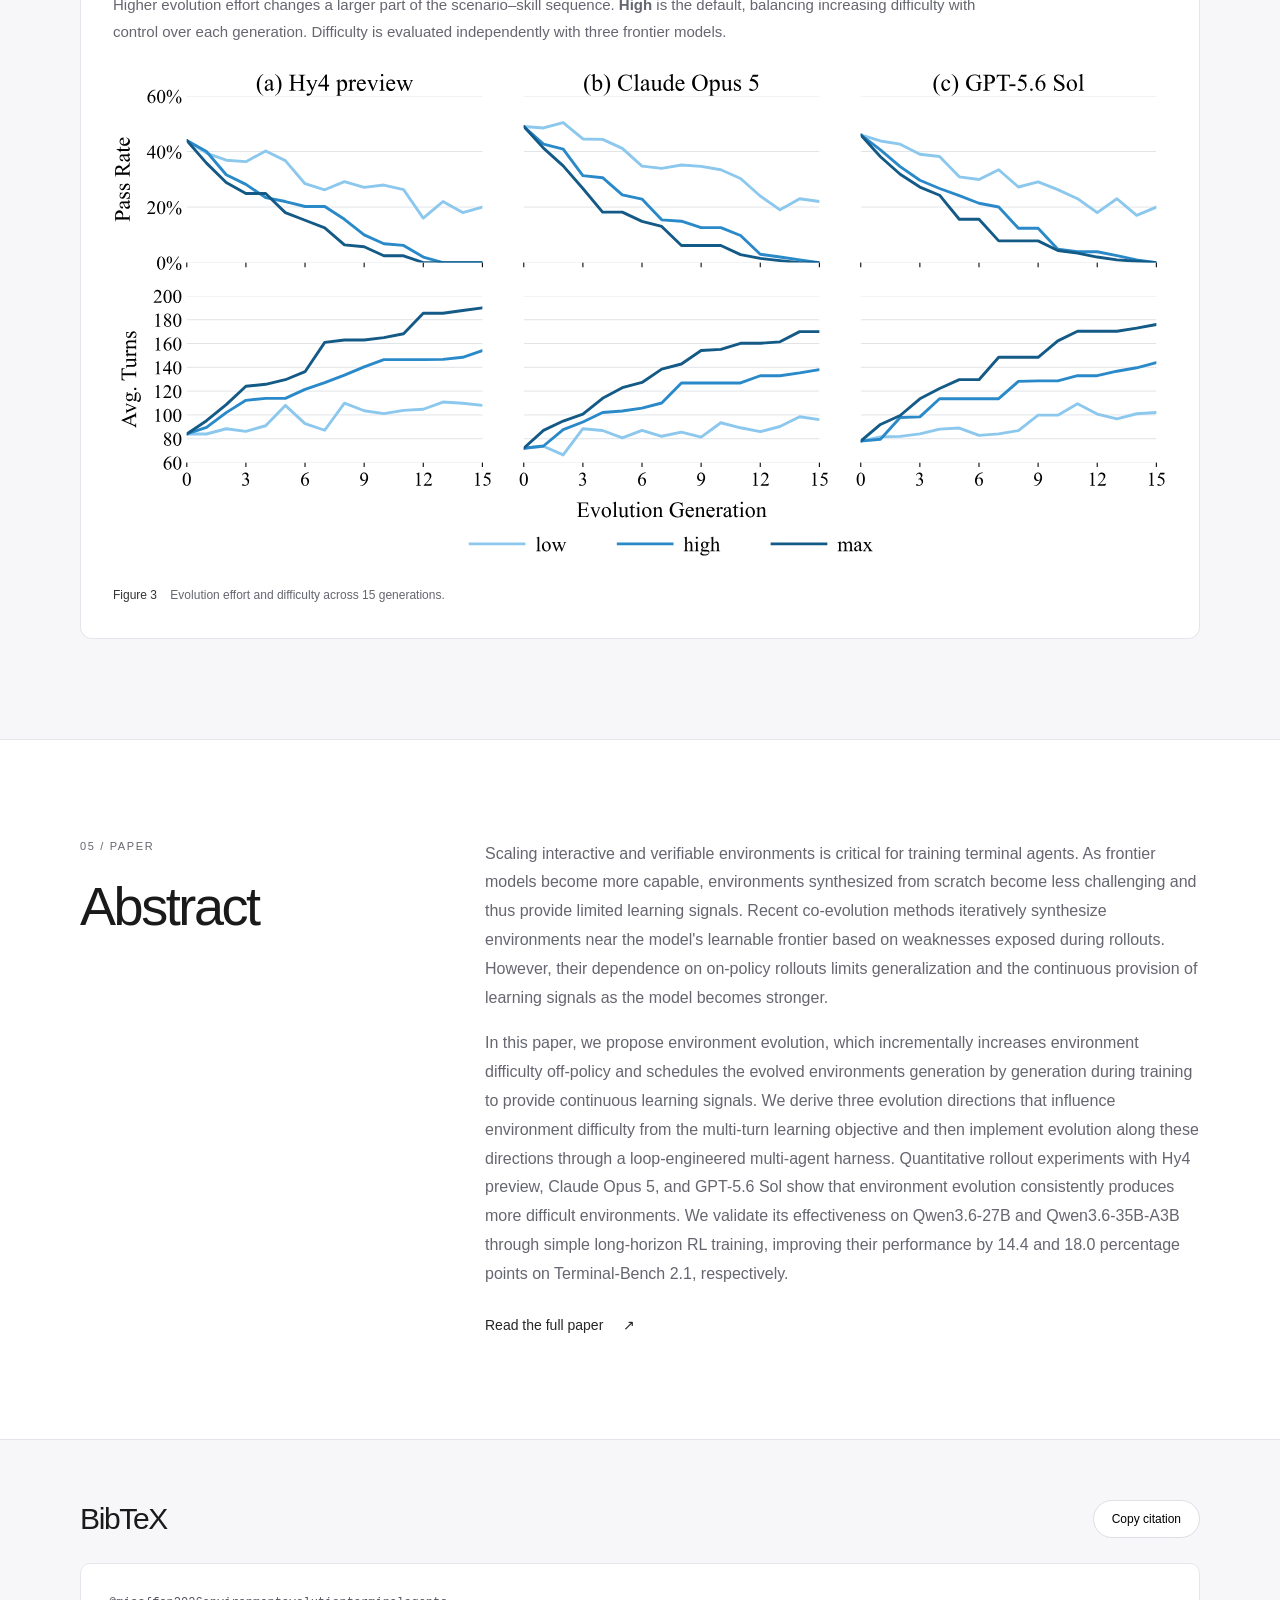
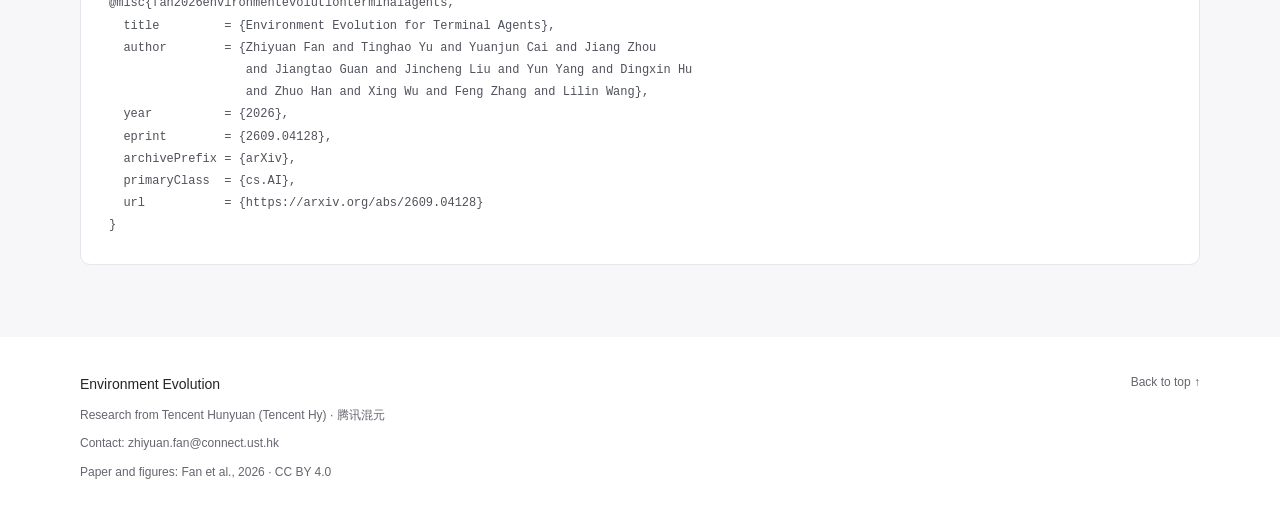
==== commit af1354aa: "update" ====
--- a/index.html
+++ b/index.html
@@ -4,12 +4,23 @@
   <meta charset="utf-8">
   <meta name="viewport" content="width=device-width, initial-scale=1">
   <meta name="color-scheme" content="light">
-  <title>Environment Evolution for Terminal Agents</title>
-  <meta name="description" content="Environment Evolution constructs verified lineages of increasingly difficult terminal environments off-policy, providing continual learning signals for agent reinforcement learning.">
-  <meta property="og:title" content="Environment Evolution for Terminal Agents">
-  <meta property="og:description" content="Evolve environments off-policy. Train agents generation by generation.">
+  <title>Environment Evolution for Terminal Agents | Tencent Hunyuan</title>
+  <meta name="description" content="Environment scaling for terminal agents by Tencent Hunyuan (Tencent Hy). Environment Evolution builds verified, harder environments for agent reinforcement learning.">
+  <meta property="og:title" content="Environment Evolution for Terminal Agents | Tencent Hunyuan">
+  <meta property="og:description" content="Environment scaling for terminal agents by Tencent Hunyuan (Tencent Hy). Environment Evolution builds verified, harder environments for agent reinforcement learning.">
   <meta property="og:type" content="website">
   <meta property="og:url" content="https://environment-evolution.github.io/">
+  <meta property="og:site_name" content="Environment Evolution &amp; SkillSynth">
+  <meta property="og:locale" content="en_US">
+  <meta property="og:image" content="https://environment-evolution.github.io/assets/hy-logo.png">
+  <meta property="og:image:alt" content="Tencent Hy logo">
+  <meta property="og:image:width" content="534">
+  <meta property="og:image:height" content="96">
+  <meta name="twitter:card" content="summary">
+  <meta name="twitter:title" content="Environment Evolution for Terminal Agents | Tencent Hunyuan">
+  <meta name="twitter:description" content="Environment scaling for terminal agents by Tencent Hunyuan (Tencent Hy). Environment Evolution builds verified, harder environments for agent reinforcement learning.">
+  <meta name="twitter:image" content="https://environment-evolution.github.io/assets/hy-logo.png">
+  <meta name="twitter:image:alt" content="Tencent Hy logo">
   <meta name="citation_title" content="Environment Evolution for Terminal Agents">
   <meta name="citation_author" content="Zhiyuan Fan">
   <meta name="citation_author" content="Tinghao Yu">
@@ -25,6 +36,151 @@
   <meta name="citation_author" content="Lilin Wang">
   <meta name="citation_publication_date" content="2026/09/03">
   <meta name="citation_pdf_url" content="https://arxiv.org/pdf/2609.04128">
+  <script type="application/ld+json">
+{
+  "@context": "https://schema.org",
+  "@graph": [
+    {
+      "@type": "Organization",
+      "@id": "https://environment-evolution.github.io/#hunyuan-team",
+      "name": "Hunyuan Team, Tencent",
+      "alternateName": [
+        "Tencent Hunyuan",
+        "Tencent Hy",
+        "HY",
+        "腾讯混元",
+        "混元"
+      ],
+      "url": "https://hy.tencent.ai/",
+      "logo": "https://environment-evolution.github.io/assets/hy-logo.png",
+      "parentOrganization": {
+        "@type": "Organization",
+        "name": "Tencent",
+        "url": "https://www.tencent.com/"
+      }
+    },
+    {
+      "@type": "WebSite",
+      "@id": "https://environment-evolution.github.io/#website",
+      "url": "https://environment-evolution.github.io/",
+      "name": "Environment Evolution & SkillSynth",
+      "inLanguage": "en"
+    },
+    {
+      "@type": "WebPage",
+      "@id": "https://environment-evolution.github.io/#webpage",
+      "url": "https://environment-evolution.github.io/",
+      "name": "Environment Evolution for Terminal Agents | Tencent Hunyuan",
+      "description": "Environment scaling for terminal agents by Tencent Hunyuan (Tencent Hy). Environment Evolution builds verified, harder environments for agent reinforcement learning.",
+      "inLanguage": "en",
+      "isPartOf": {
+        "@id": "https://environment-evolution.github.io/#website"
+      },
+      "mainEntity": {
+        "@id": "https://environment-evolution.github.io/#paper"
+      }
+    },
+    {
+      "@type": "ScholarlyArticle",
+      "@id": "https://environment-evolution.github.io/#paper",
+      "headline": "Environment Evolution for Terminal Agents",
+      "name": "Environment Evolution for Terminal Agents",
+      "url": "https://environment-evolution.github.io/",
+      "sameAs": "https://arxiv.org/abs/2609.04128",
+      "identifier": "arXiv:2609.04128",
+      "datePublished": "2026-09-03",
+      "author": [
+        {
+          "@type": "Person",
+          "name": "Zhiyuan Fan"
+        },
+        {
+          "@type": "Person",
+          "name": "Tinghao Yu"
+        },
+        {
+          "@type": "Person",
+          "name": "Yuanjun Cai"
+        },
+        {
+          "@type": "Person",
+          "name": "Jiang Zhou"
+        },
+        {
+          "@type": "Person",
+          "name": "Jiangtao Guan"
+        },
+        {
+          "@type": "Person",
+          "name": "Jincheng Liu"
+        },
+        {
+          "@type": "Person",
+          "name": "Yun Yang"
+        },
+        {
+          "@type": "Person",
+          "name": "Dingxin Hu"
+        },
+        {
+          "@type": "Person",
+          "name": "Zhuo Han"
+        },
+        {
+          "@type": "Person",
+          "name": "Xing Wu"
+        },
+        {
+          "@type": "Person",
+          "name": "Feng Zhang"
+        },
+        {
+          "@type": "Person",
+          "name": "Lilin Wang"
+        }
+      ],
+      "sourceOrganization": {
+        "@id": "https://environment-evolution.github.io/#hunyuan-team"
+      },
+      "inLanguage": "en",
+      "description": "Environment scaling for terminal agents by Tencent Hunyuan (Tencent Hy). Environment Evolution builds verified, harder environments for agent reinforcement learning.",
+      "keywords": [
+        "Terminal agents",
+        "Environment scaling",
+        "Environment evolution",
+        "Agent reinforcement learning"
+      ],
+      "about": [
+        {
+          "@type": "Thing",
+          "name": "Terminal agents"
+        },
+        {
+          "@type": "Thing",
+          "name": "Environment scaling"
+        },
+        {
+          "@type": "Thing",
+          "name": "Environment evolution"
+        },
+        {
+          "@type": "Thing",
+          "name": "Agent reinforcement learning"
+        }
+      ],
+      "encoding": {
+        "@type": "MediaObject",
+        "encodingFormat": "application/pdf",
+        "contentUrl": "https://arxiv.org/pdf/2609.04128"
+      },
+      "license": "https://creativecommons.org/licenses/by/4.0/",
+      "mainEntityOfPage": {
+        "@id": "https://environment-evolution.github.io/#webpage"
+      }
+    }
+  ]
+}
+  </script>
   <link rel="canonical" href="https://environment-evolution.github.io/">
   <link rel="stylesheet" href="styles.css">
   <script src="evolution.js" defer></script>
@@ -59,7 +215,7 @@
       <div class="section-heading"><p class="eyebrow">01 / OVERVIEW</p><h2 id="overview-title">Environments that keep<br>agents learning.</h2></div>
       <div class="intro-grid">
         <p class="lead">Evolve environments off-policy.<br>Train agents generation by generation.</p>
-        <div class="prose"><p>As agents improve, fixed environments can become too easy to provide useful learning signals. Environment Evolution incrementally modifies existing terminal environments to construct verified lineages of increasing difficulty, independently of the target policy.</p><p>Three evolution directions guide construction. Two feedback loops check the plan and the executable environment. During reinforcement learning, a lineage scheduler introduces later generations as the agent becomes ready.</p></div>
+        <div class="prose"><p>Environment Evolution studies environment scaling for terminal agents: constructing increasingly difficult environments to sustain agent reinforcement learning.</p><p>As agents improve, fixed environments can become too easy to provide useful learning signals. Environment Evolution incrementally modifies existing terminal environments to construct verified lineages of increasing difficulty, independently of the target policy.</p><p>Three evolution directions guide construction. Two feedback loops check the plan and the executable environment. During reinforcement learning, a lineage scheduler introduces later generations as the agent becomes ready.</p></div>
       </div>
       <div class="highlights">
         <div><span class="metric">+14.4<span> pp</span></span><h3>Qwen3.6-27B</h3><p>Terminal-Bench 2.1 improvement</p></div>
@@ -120,6 +276,6 @@
   url           = {https://arxiv.org/abs/2609.04128}
 }</code></pre><p class="copy-status" id="copy-status" role="status" aria-live="polite"></p></div></section>
   </main>
-  <footer class="site-footer"><div><span>Environment Evolution</span><p>Contact: <a href="mailto:zhiyuan.fan@connect.ust.hk">zhiyuan.fan@connect.ust.hk</a></p><p>Paper and figures: <a href="https://arxiv.org/abs/2609.04128">Fan et al., 2026</a> · <a href="https://creativecommons.org/licenses/by/4.0/">CC BY 4.0</a></p></div><a href="#paper-title">Back to top ↑</a></footer>
+  <footer class="site-footer"><div><span>Environment Evolution</span><p>Research from <a href="https://hy.tencent.ai/">Tencent Hunyuan (Tencent Hy) · <span lang="zh-CN">腾讯混元</span></a></p><p>Contact: <a href="mailto:zhiyuan.fan@connect.ust.hk">zhiyuan.fan@connect.ust.hk</a></p><p>Paper and figures: <a href="https://arxiv.org/abs/2609.04128">Fan et al., 2026</a> · <a href="https://creativecommons.org/licenses/by/4.0/">CC BY 4.0</a></p></div><a href="#paper-title">Back to top ↑</a></footer>
 </body>
 </html>
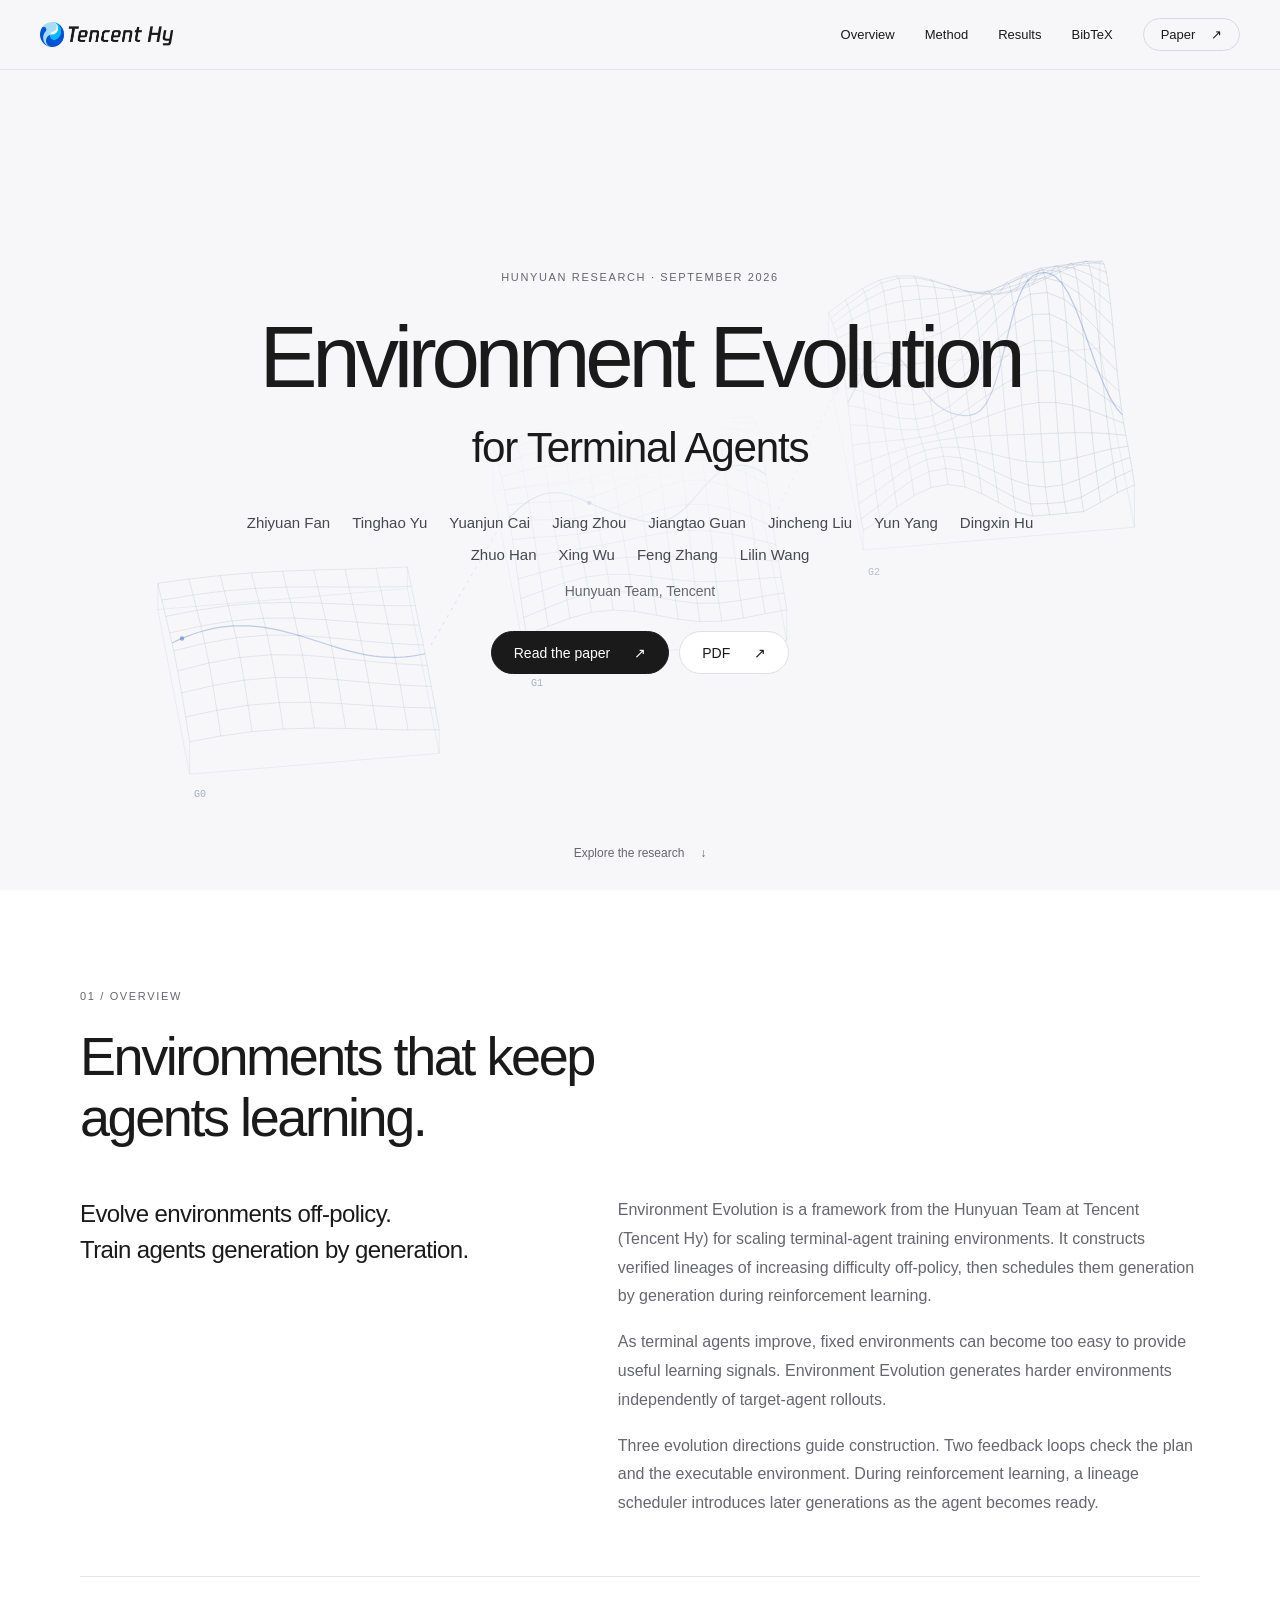
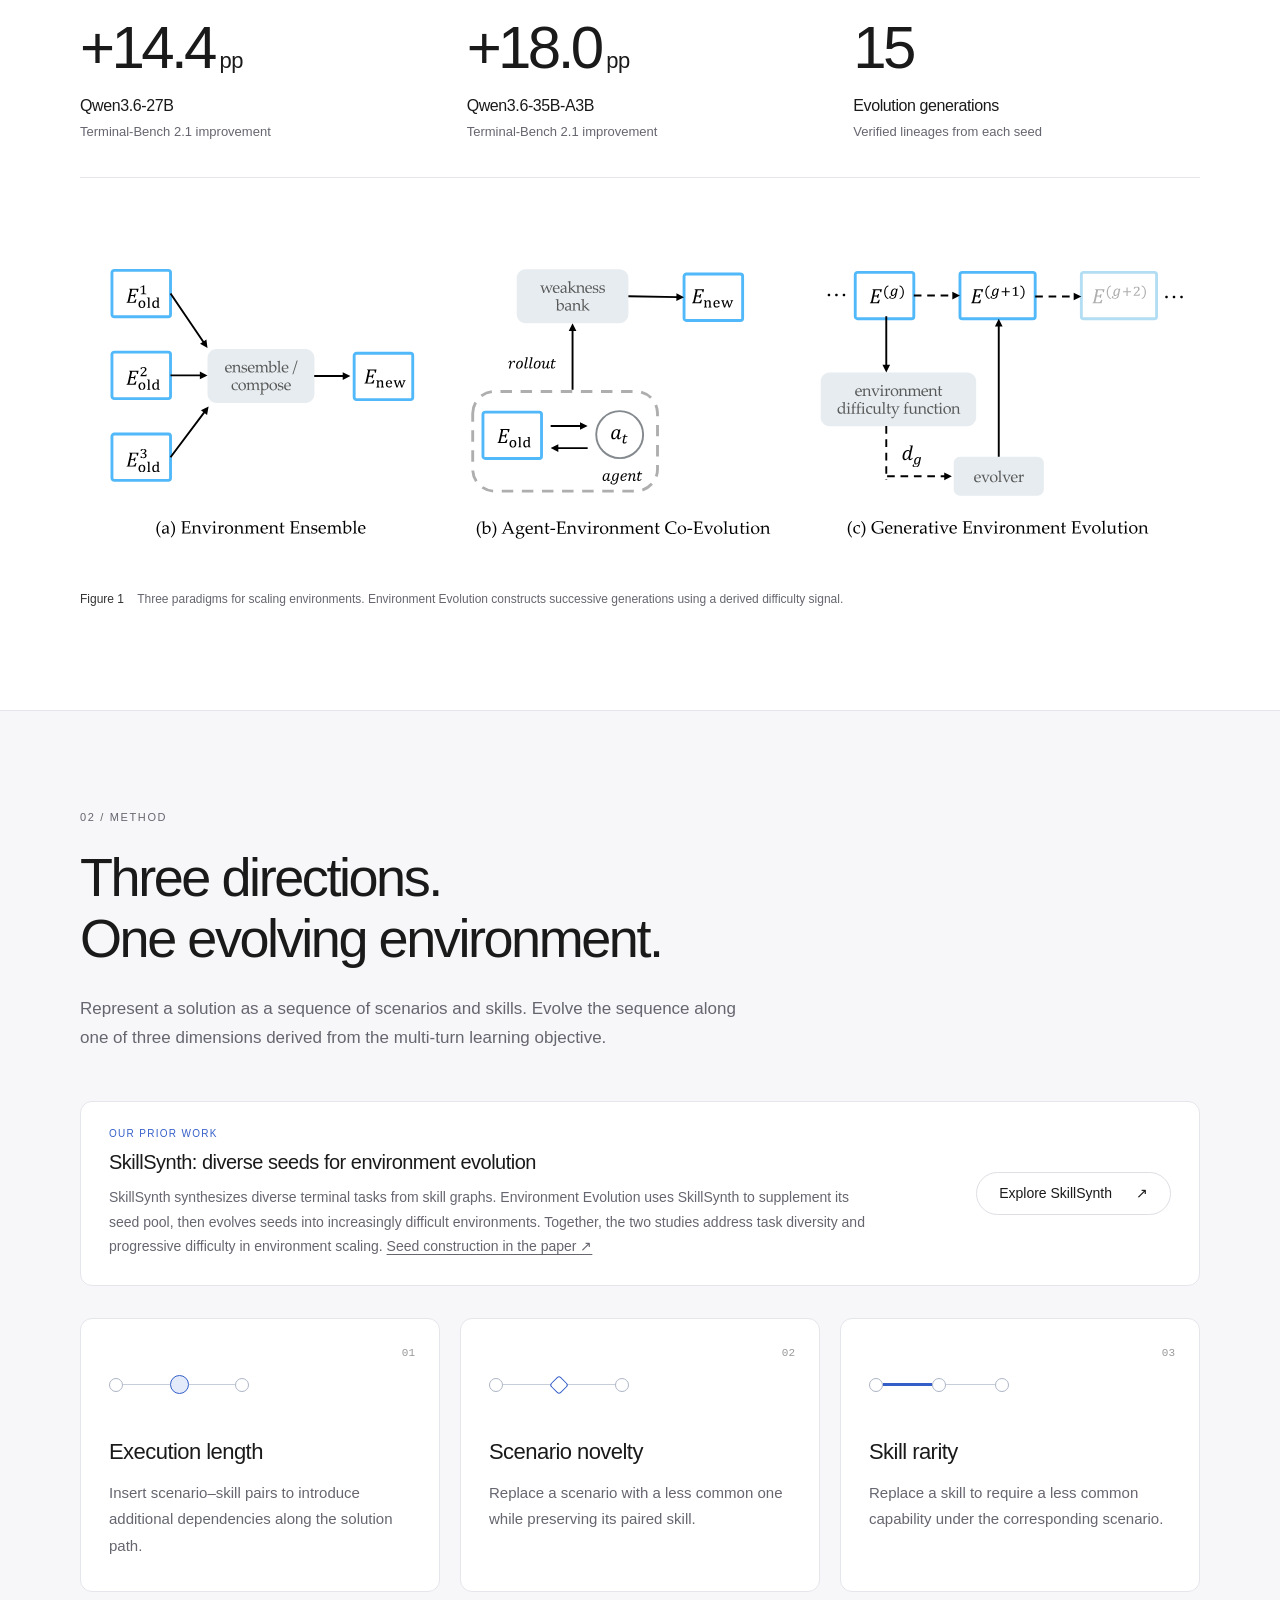
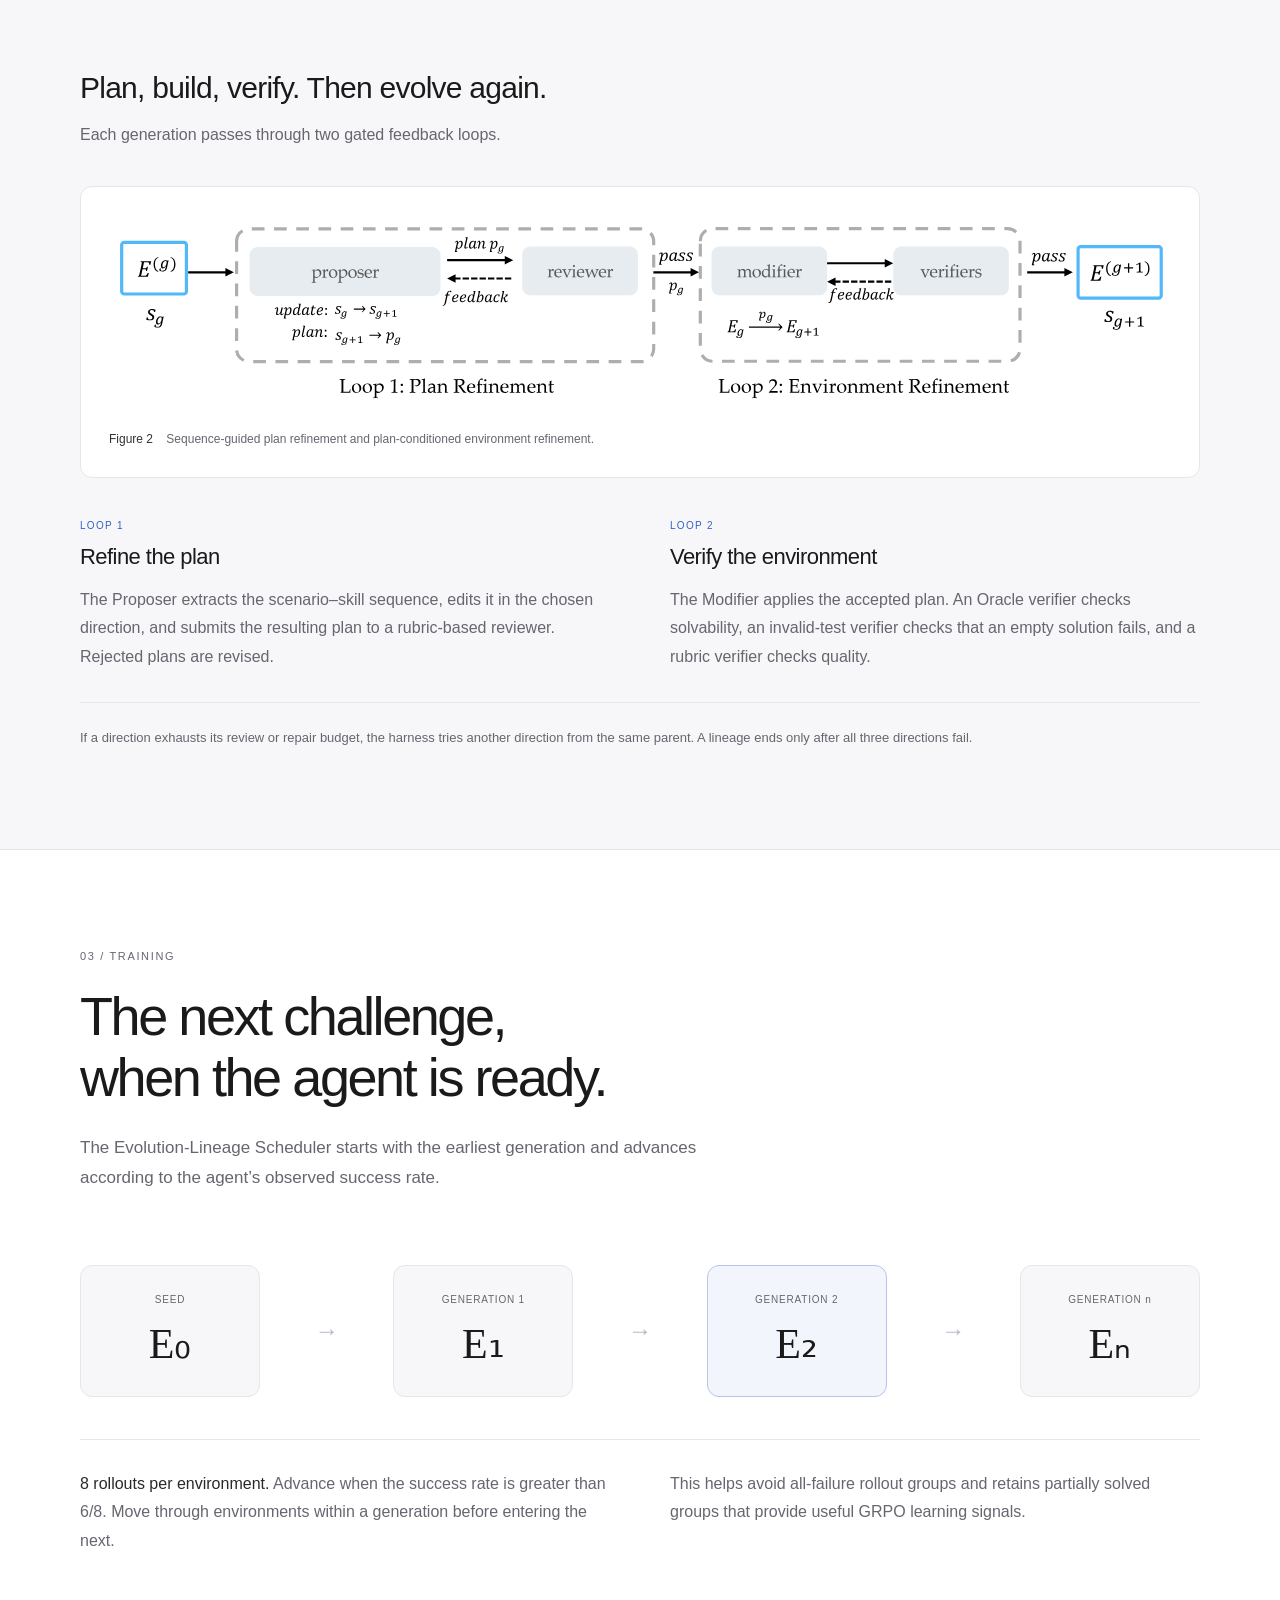
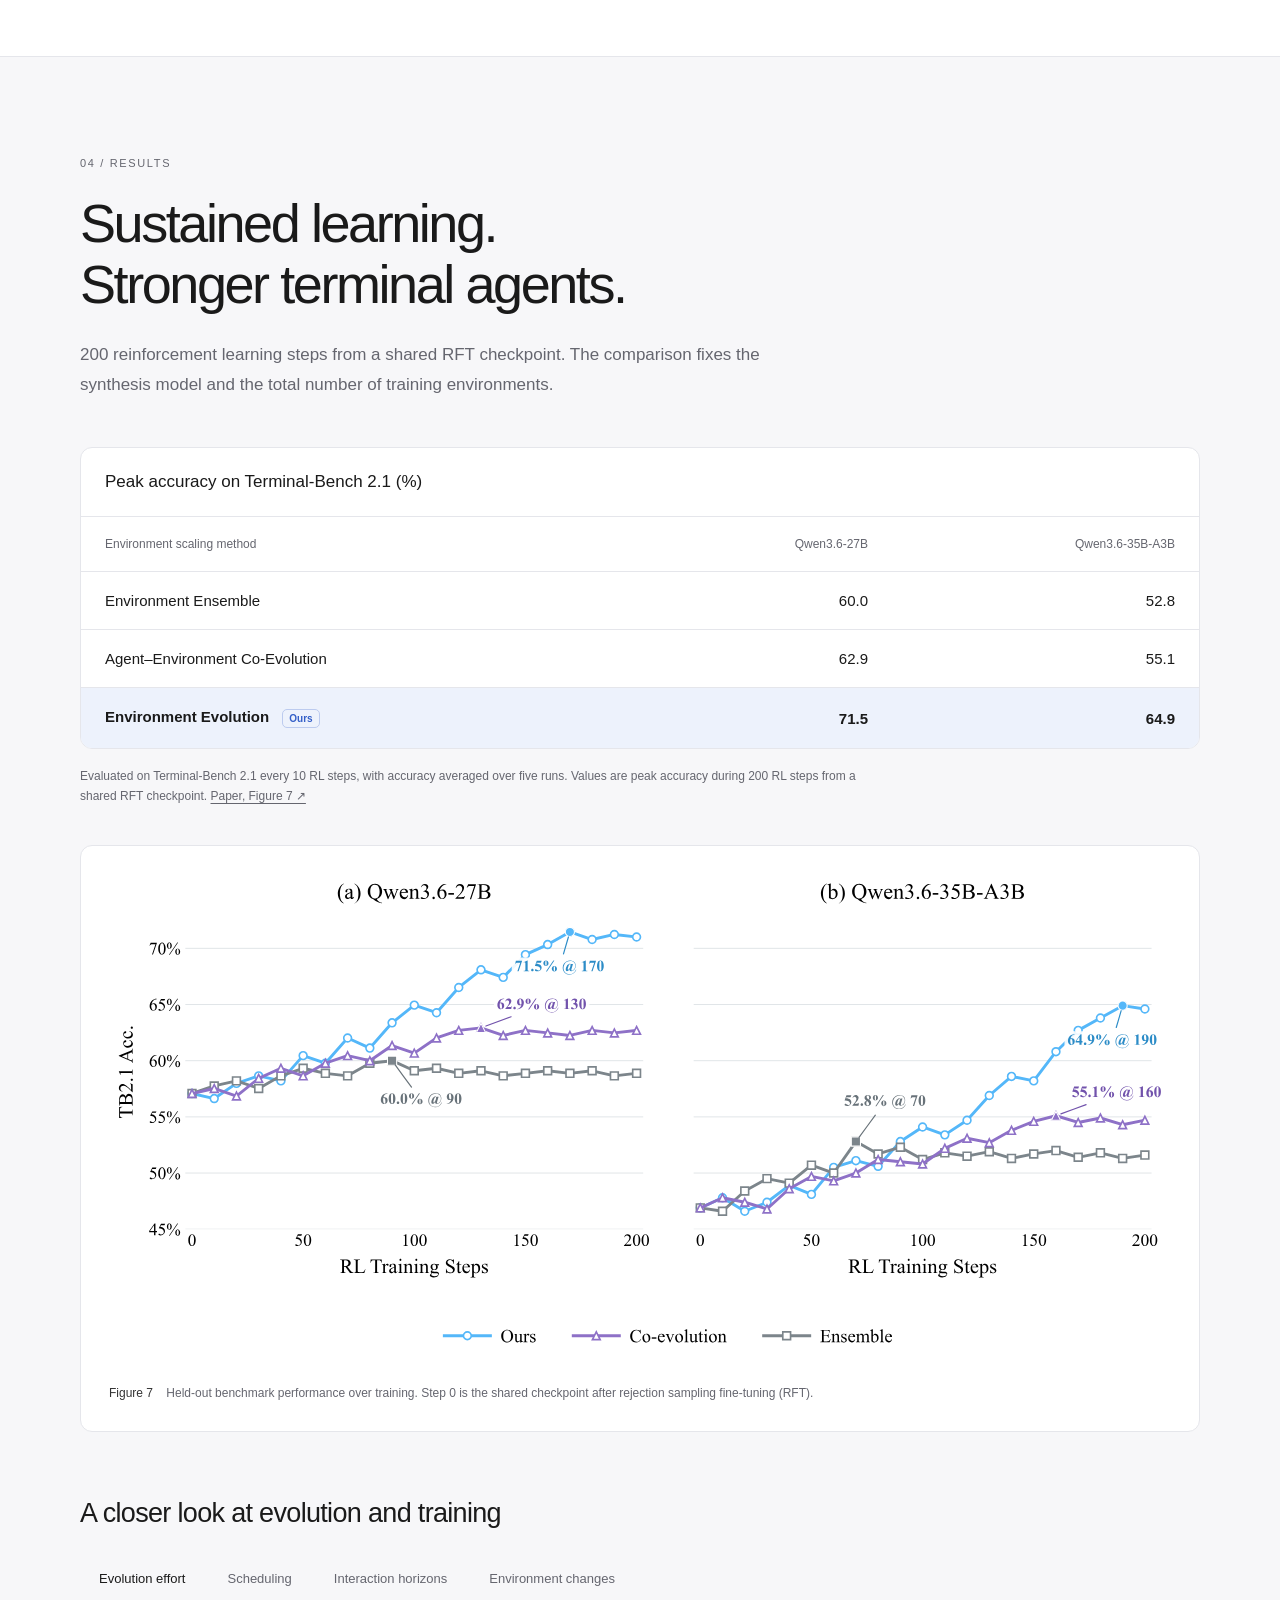
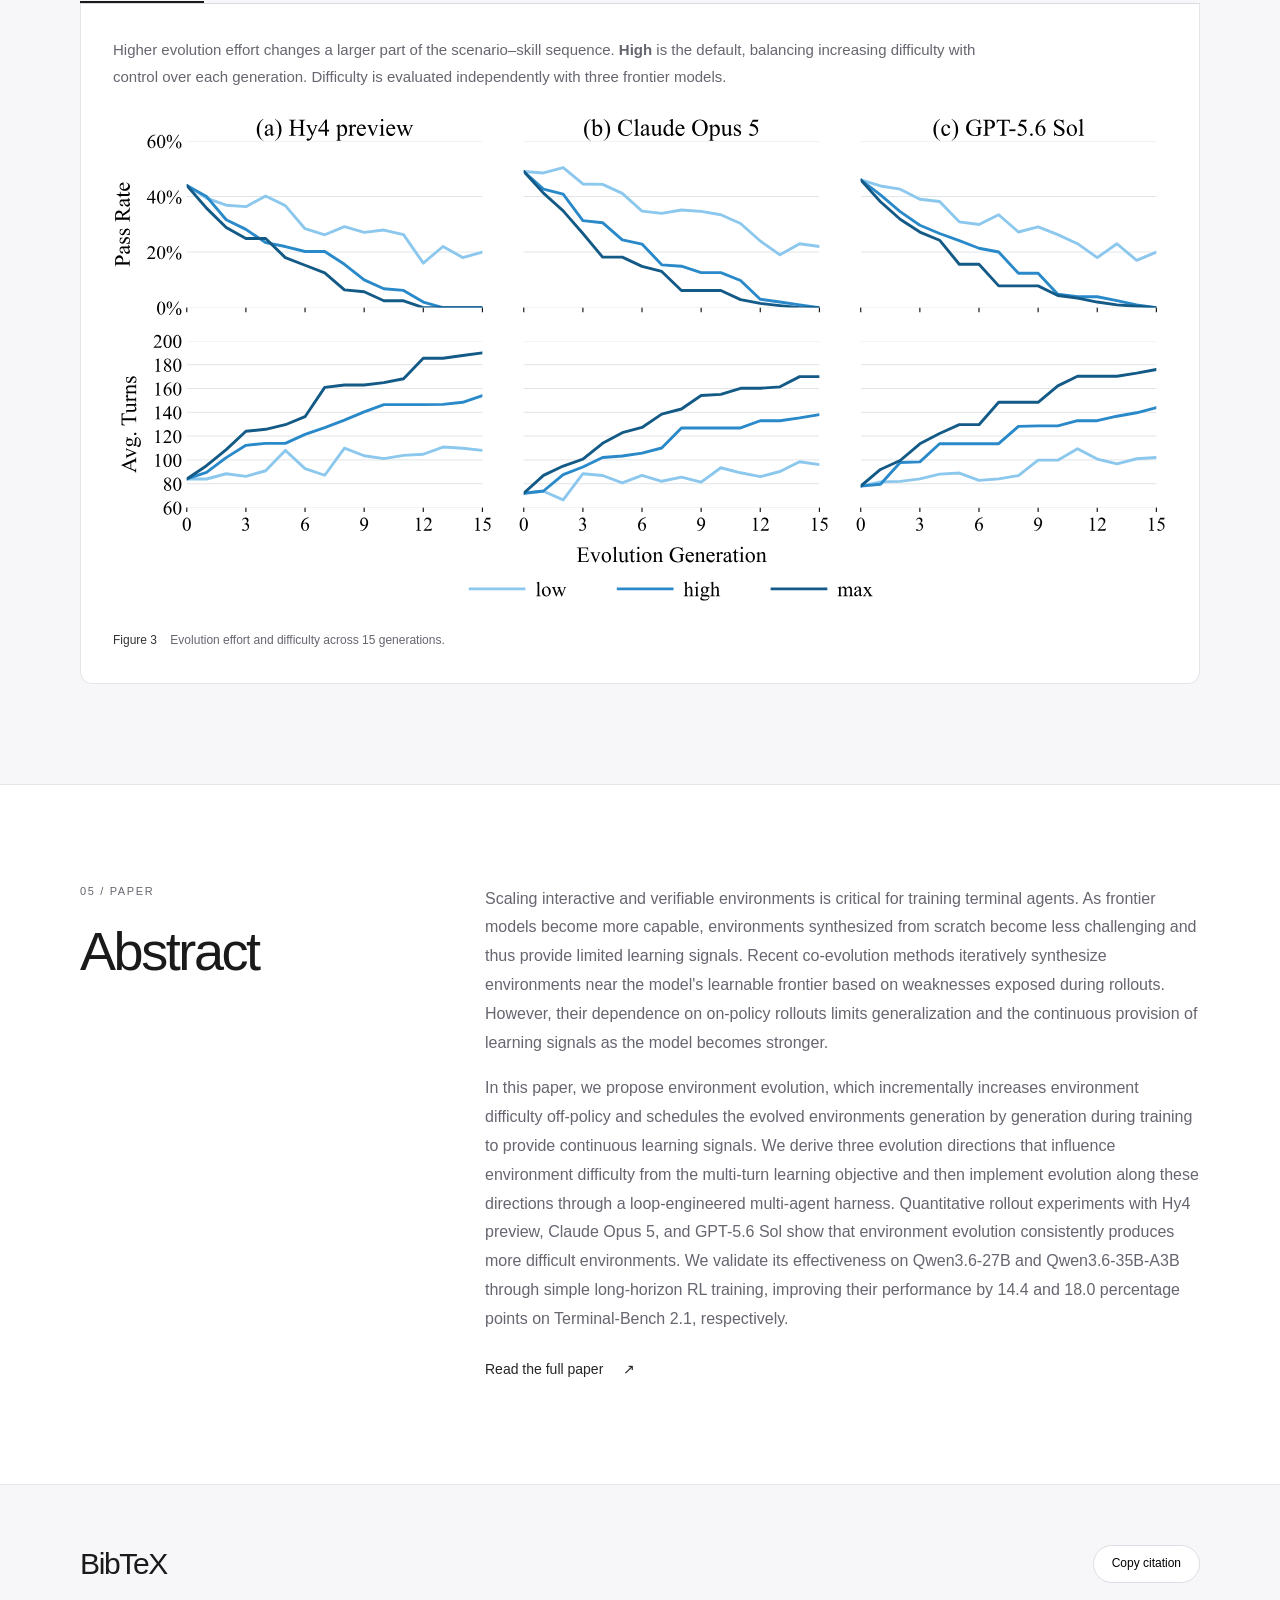
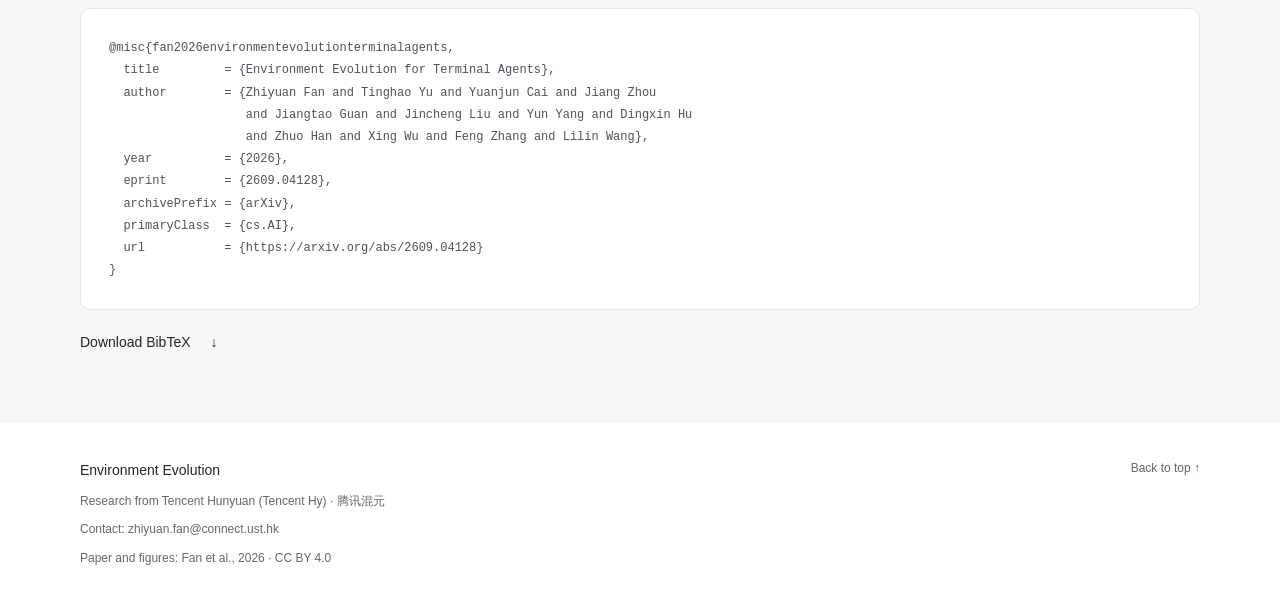
==== commit b904c8cd: "update" ====
--- a/index.html
+++ b/index.html
@@ -78,7 +78,11 @@
       },
       "mainEntity": {
         "@id": "https://environment-evolution.github.io/#paper"
-      }
+      },
+      "relatedLink": [
+        "https://environment-evolution.github.io/skillsynth/",
+        "https://arxiv.org/html/2609.04128v1"
+      ]
     },
     {
       "@type": "ScholarlyArticle",
@@ -176,11 +180,19 @@
       "license": "https://creativecommons.org/licenses/by/4.0/",
       "mainEntityOfPage": {
         "@id": "https://environment-evolution.github.io/#webpage"
+      },
+      "citation": {
+        "@type": "ScholarlyArticle",
+        "@id": "https://environment-evolution.github.io/skillsynth/#paper",
+        "name": "Toward Scalable Terminal Task Synthesis via Skill Graphs",
+        "url": "https://environment-evolution.github.io/skillsynth/",
+        "sameAs": "https://arxiv.org/abs/2604.25727"
       }
     }
   ]
 }
   </script>
+  <link rel="alternate" type="application/x-bibtex" href="citation.bib" title="BibTeX citation">
   <link rel="canonical" href="https://environment-evolution.github.io/">
   <link rel="stylesheet" href="styles.css">
   <script src="evolution.js" defer></script>
@@ -215,7 +227,7 @@
       <div class="section-heading"><p class="eyebrow">01 / OVERVIEW</p><h2 id="overview-title">Environments that keep<br>agents learning.</h2></div>
       <div class="intro-grid">
         <p class="lead">Evolve environments off-policy.<br>Train agents generation by generation.</p>
-        <div class="prose"><p>Environment Evolution studies environment scaling for terminal agents: constructing increasingly difficult environments to sustain agent reinforcement learning.</p><p>As agents improve, fixed environments can become too easy to provide useful learning signals. Environment Evolution incrementally modifies existing terminal environments to construct verified lineages of increasing difficulty, independently of the target policy.</p><p>Three evolution directions guide construction. Two feedback loops check the plan and the executable environment. During reinforcement learning, a lineage scheduler introduces later generations as the agent becomes ready.</p></div>
+        <div class="prose"><p id="research-summary">Environment Evolution is a framework from the Hunyuan Team at Tencent (Tencent Hy) for scaling terminal-agent training environments. It constructs verified lineages of increasing difficulty off-policy, then schedules them generation by generation during reinforcement learning.</p><p>As terminal agents improve, fixed environments can become too easy to provide useful learning signals. Environment Evolution generates harder environments independently of target-agent rollouts.</p><p>Three evolution directions guide construction. Two feedback loops check the plan and the executable environment. During reinforcement learning, a lineage scheduler introduces later generations as the agent becomes ready.</p></div>
       </div>
       <div class="highlights">
         <div><span class="metric">+14.4<span> pp</span></span><h3>Qwen3.6-27B</h3><p>Terminal-Bench 2.1 improvement</p></div>
@@ -227,8 +239,8 @@
 
     <section class="band" id="method" aria-labelledby="method-title"><div class="section">
       <div class="section-heading"><p class="eyebrow">02 / METHOD</p><h2 id="method-title">Three directions.<br>One evolving environment.</h2><p class="section-intro">Represent a solution as a sequence of scenarios and skills. Evolve the sequence along one of three dimensions derived from the multi-turn learning objective.</p></div>
-      <aside class="prior-work" aria-labelledby="skillsynth-title">
-        <div><span class="small-label">OUR PRIOR WORK</span><h3 id="skillsynth-title">SkillSynth: diverse seeds for environment evolution</h3><p>SkillSynth uses skill graphs to synthesize diverse terminal tasks, providing diverse seed environments for Environment Evolution.</p></div>
+      <aside id="related-research" class="prior-work" aria-labelledby="skillsynth-title">
+        <div><span class="small-label">OUR PRIOR WORK</span><h3 id="skillsynth-title">SkillSynth: diverse seeds for environment evolution</h3><p>SkillSynth synthesizes diverse terminal tasks from skill graphs. Environment Evolution uses SkillSynth to supplement its seed pool, then evolves seeds into increasingly difficult environments. Together, the two studies address task diversity and progressive difficulty in environment scaling. <a class="source-link" href="https://arxiv.org/html/2609.04128v1#S5.SS1">Seed construction in the paper ↗</a></p></div>
         <a class="button" href="skillsynth/" aria-label="Explore SkillSynth: Toward Scalable Terminal Task Synthesis via Skill Graphs">Explore SkillSynth <span aria-hidden="true">↗</span></a>
       </aside>
       <div class="directions">
@@ -251,7 +263,7 @@
     <section class="band results" id="results" aria-labelledby="results-title"><div class="section">
       <div class="section-heading"><p class="eyebrow">04 / RESULTS</p><h2 id="results-title">Sustained learning.<br>Stronger terminal agents.</h2><p class="section-intro">200 reinforcement learning steps from a shared RFT checkpoint. The comparison fixes the synthesis model and the total number of training environments.</p></div>
       <div class="table-wrap"><table><caption>Peak accuracy on Terminal-Bench 2.1 (%)</caption><thead><tr><th scope="col">Environment scaling method</th><th scope="col">Qwen3.6-27B</th><th scope="col">Qwen3.6-35B-A3B</th></tr></thead><tbody><tr><th scope="row">Environment Ensemble</th><td>60.0</td><td>52.8</td></tr><tr><th scope="row">Agent–Environment Co-Evolution</th><td>62.9</td><td>55.1</td></tr><tr class="our-result"><th scope="row">Environment Evolution <span>Ours</span></th><td>71.5</td><td>64.9</td></tr></tbody></table></div>
-      <p class="result-note">Evaluated every 10 RL steps, with accuracy averaged over five runs.</p>
+      <p id="evaluation-protocol" class="result-note">Evaluated on Terminal-Bench 2.1 every 10 RL steps, with accuracy averaged over five runs. Values are peak accuracy during 200 RL steps from a shared RFT checkpoint. <a class="source-link" href="https://arxiv.org/html/2609.04128v1#S5.F7">Paper, Figure 7 ↗</a></p>
       <figure class="paper-figure white"><a href="assets/figures/rl_training_dynamics_tb21_combined_plot.svg" target="_blank" rel="noopener" aria-label="Open Figure 7 at full size"><img src="assets/figures/rl_training_dynamics_tb21_combined_plot.svg" alt="Terminal-Bench 2.1 accuracy across 200 RL steps. Environment Evolution peaks at 71.5% for Qwen3.6-27B and 64.9% for Qwen3.6-35B-A3B, above the ensemble and co-evolution baselines." width="1644" height="759" loading="lazy"></a><figcaption><span>Figure 7</span> Held-out benchmark performance over training. Step 0 is the shared checkpoint after rejection sampling fine-tuning (RFT).</figcaption></figure>
 
       <h3 class="analysis-heading">A closer look at evolution and training</h3>
@@ -262,7 +274,7 @@
       <div class="analysis-panel" role="tabpanel" id="panel-mutation" aria-labelledby="tab-mutation" tabindex="0" hidden><p>Evolution can change the instruction, executable environment, and verification system. The paper measures these at the token, file, and test-unit levels, respectively.</p><figure><a href="assets/figures/evolution_effort_mutation_plot.svg" target="_blank" rel="noopener" aria-label="Open Figure 4 at full size"><img src="assets/figures/evolution_effort_mutation_plot.svg" alt="Mutation rates for instructions, environments, and verification systems over 15 evolution generations, under low, high, and max effort." width="1644" height="561" loading="lazy"></a><figcaption><span>Figure 4</span> Component-level changes across evolution generations.</figcaption></figure></div>
     </div></section>
 
-    <section class="section abstract-section" aria-labelledby="abstract-title"><div class="section-heading"><p class="eyebrow">05 / PAPER</p><h2 id="abstract-title">Abstract</h2></div><div class="abstract-text"><p>Scaling interactive and verifiable environments is critical for training terminal agents. As frontier models become more capable, environments synthesized from scratch become less challenging and thus provide limited learning signals. Recent co-evolution methods iteratively synthesize environments near the model's learnable frontier based on weaknesses exposed during rollouts. However, their dependence on on-policy rollouts limits generalization and the continuous provision of learning signals as the model becomes stronger.</p><p>In this paper, we propose environment evolution, which incrementally increases environment difficulty off-policy and schedules the evolved environments generation by generation during training to provide continuous learning signals. We derive three evolution directions that influence environment difficulty from the multi-turn learning objective and then implement evolution along these directions through a loop-engineered multi-agent harness. Quantitative rollout experiments with Hy4 preview, Claude Opus 5, and GPT-5.6 Sol show that environment evolution consistently produces more difficult environments. We validate its effectiveness on Qwen3.6-27B and Qwen3.6-35B-A3B through simple long-horizon RL training, improving their performance by 14.4 and 18.0 percentage points on Terminal-Bench 2.1, respectively.</p><a class="text-link" href="https://arxiv.org/html/2609.04128v1">Read the full paper <span aria-hidden="true">↗</span></a></div></section>
+    <section id="abstract" class="section abstract-section" aria-labelledby="abstract-title"><div class="section-heading"><p class="eyebrow">05 / PAPER</p><h2 id="abstract-title">Abstract</h2></div><div class="abstract-text"><p>Scaling interactive and verifiable environments is critical for training terminal agents. As frontier models become more capable, environments synthesized from scratch become less challenging and thus provide limited learning signals. Recent co-evolution methods iteratively synthesize environments near the model's learnable frontier based on weaknesses exposed during rollouts. However, their dependence on on-policy rollouts limits generalization and the continuous provision of learning signals as the model becomes stronger.</p><p>In this paper, we propose environment evolution, which incrementally increases environment difficulty off-policy and schedules the evolved environments generation by generation during training to provide continuous learning signals. We derive three evolution directions that influence environment difficulty from the multi-turn learning objective and then implement evolution along these directions through a loop-engineered multi-agent harness. Quantitative rollout experiments with Hy4 preview, Claude Opus 5, and GPT-5.6 Sol show that environment evolution consistently produces more difficult environments. We validate its effectiveness on Qwen3.6-27B and Qwen3.6-35B-A3B through simple long-horizon RL training, improving their performance by 14.4 and 18.0 percentage points on Terminal-Bench 2.1, respectively.</p><a class="text-link" href="https://arxiv.org/html/2609.04128v1">Read the full paper <span aria-hidden="true">↗</span></a></div></section>
 
     <section class="citation-band" id="citation" aria-labelledby="citation-title"><div class="section"><div class="citation-heading"><h2 id="citation-title">BibTeX</h2><button type="button" class="button copy-button" id="copy-citation">Copy citation</button></div><pre tabindex="0" aria-label="BibTeX citation"><code id="bibtex">@misc{fan2026environmentevolutionterminalagents,
   title         = {Environment Evolution for Terminal Agents},
@@ -274,7 +286,7 @@
   archivePrefix = {arXiv},
   primaryClass  = {cs.AI},
   url           = {https://arxiv.org/abs/2609.04128}
-}</code></pre><p class="copy-status" id="copy-status" role="status" aria-live="polite"></p></div></section>
+}</code></pre><a class="text-link" href="citation.bib" download>Download BibTeX <span aria-hidden="true">↓</span></a><p class="copy-status" id="copy-status" role="status" aria-live="polite"></p></div></section>
   </main>
   <footer class="site-footer"><div><span>Environment Evolution</span><p>Research from <a href="https://hy.tencent.ai/">Tencent Hunyuan (Tencent Hy) · <span lang="zh-CN">腾讯混元</span></a></p><p>Contact: <a href="mailto:zhiyuan.fan@connect.ust.hk">zhiyuan.fan@connect.ust.hk</a></p><p>Paper and figures: <a href="https://arxiv.org/abs/2609.04128">Fan et al., 2026</a> · <a href="https://creativecommons.org/licenses/by/4.0/">CC BY 4.0</a></p></div><a href="#paper-title">Back to top ↑</a></footer>
 </body>
--- a/styles.css
+++ b/styles.css
@@ -14,3 +14,5 @@
 @media(max-width:600px){html{scroll-padding-top:78px}.header-inner{padding:16px 20px}.brand img{width:120px}.header-inner nav>a:not(.nav-paper){display:none}.nav-paper{font-size:12px;padding:7px 13px}.hero{min-height:720px;padding:78px 22px 90px}.hero .eyebrow{font-size:9px;letter-spacing:.11em}h1{font-size:48px;max-width:440px;line-height:1.07}h1>span{font-size:27px;margin-top:18px}.authors{font-size:12px;gap:8px 16px;margin-top:29px;max-width:340px}.affiliation{font-size:13px}.hero-actions{margin-top:27px}.explore{bottom:26px}.section{width:calc(100% - 40px);padding:58px 0}.section-heading{margin-bottom:30px}.section-heading .eyebrow{margin-bottom:18px}h2{font-size:36px}.section-intro{font-size:15px;margin-top:20px}.intro-grid,.two-columns,.scheduler-rule,.abstract-section{grid-template-columns:1fr;gap:24px}.lead{font-size:21px}.prose,.two-columns p,.scheduler-rule,.abstract-text{font-size:15px}.highlights{gap:20px 12px;margin:34px 0;padding:28px 0}.metric{font-size:36px;margin-bottom:12px}.metric>span{font-size:14px}.highlights h3{font-size:12px}.highlights p{font-size:10px;line-height:1.5}.paper-figure{margin-top:28px}.white{padding:15px}figcaption{font-size:11px;margin-top:14px}.directions{grid-template-columns:1fr;gap:14px}.directions article{padding:23px}.sequence{height:24px;margin:3px 0 22px;width:130px}.directions p{font-size:14px}.method-heading{margin-top:42px}.method-heading h3{font-size:26px}.method-heading p{font-size:14px}.two-columns{margin-top:28px;gap:30px}.lineage{gap:7px;padding-bottom:28px}.lineage>div{width:calc((100% - 54px)/4);padding:18px 5px;border-radius:8px}.lineage div>span{font-size:7px;letter-spacing:0}.lineage strong{font-size:30px}.lineage-arrow{font-size:15px}.scheduler-rule{font-size:14px;gap:16px}table{min-width:550px;font-size:13px}caption{font-size:14px;padding:19px}th,td{padding:16px 19px}thead th{font-size:11px}.result-note{font-size:11px}.analysis-heading{font-size:24px;margin-top:40px}.tabs button{font-size:12px;padding:14px}.analysis-panel{padding:20px 14px}.analysis-panel>p{font-size:13px;line-height:1.7}.abstract-section .section-heading{margin-bottom:0}.citation-band .section{padding:42px 0 25px}.citation-heading h2{font-size:26px}pre{padding:18px;font-size:10px}.site-footer{padding:28px 20px;flex-direction:column;gap:18px}}
 @media(prefers-reduced-motion:reduce){html{scroll-behavior:auto}.hero-content{animation:none}.button{transition:none}}
 @media print{.site-header,.evolution-art,.explore,.hero-actions,.copy-button,.tabs,.site-footer>a{display:none}.hero{min-height:0;padding:30px 0}.section{padding:30px 0;width:100%}.analysis-panel[hidden]{display:block!important}.band,.citation-band,.hero{background:white}.section-heading,figure,table{break-inside:avoid}}
+
+.source-link{text-decoration:underline;text-underline-offset:3px}.source-link:hover{color:var(--blue)}
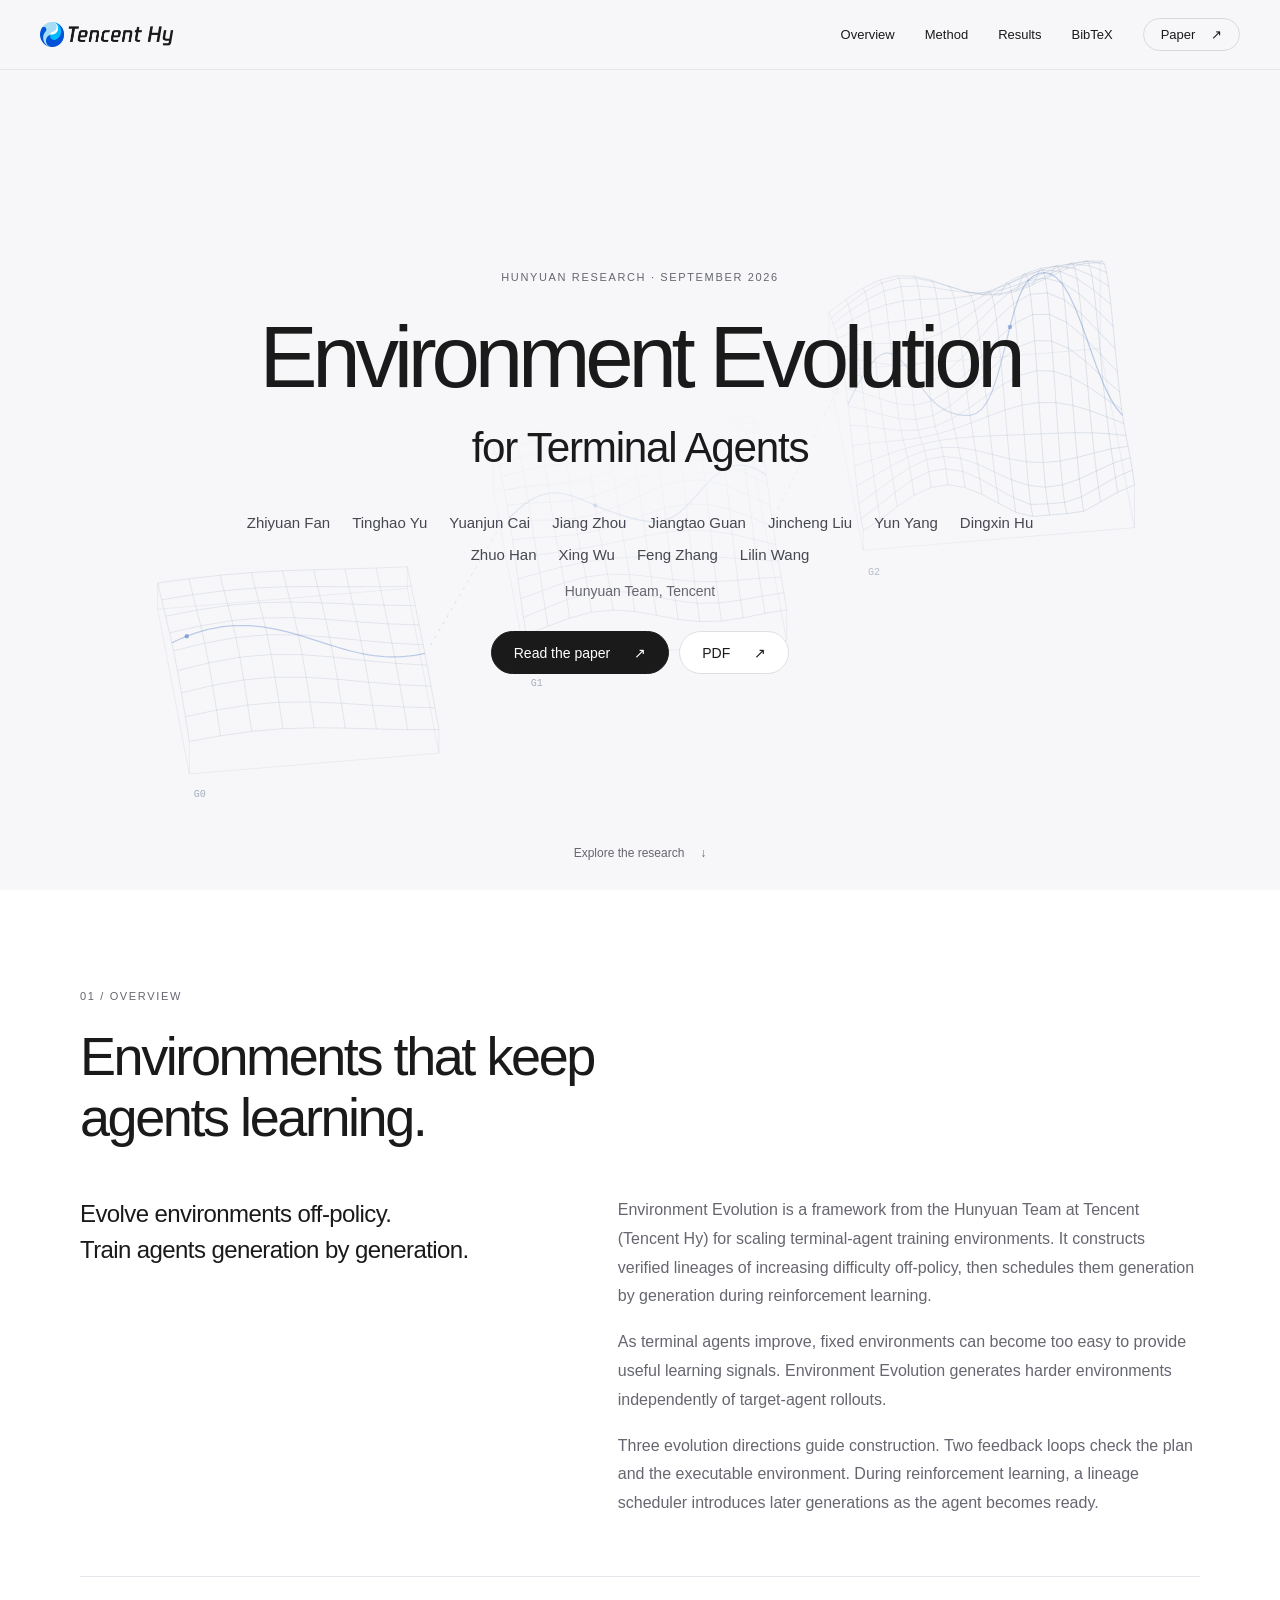
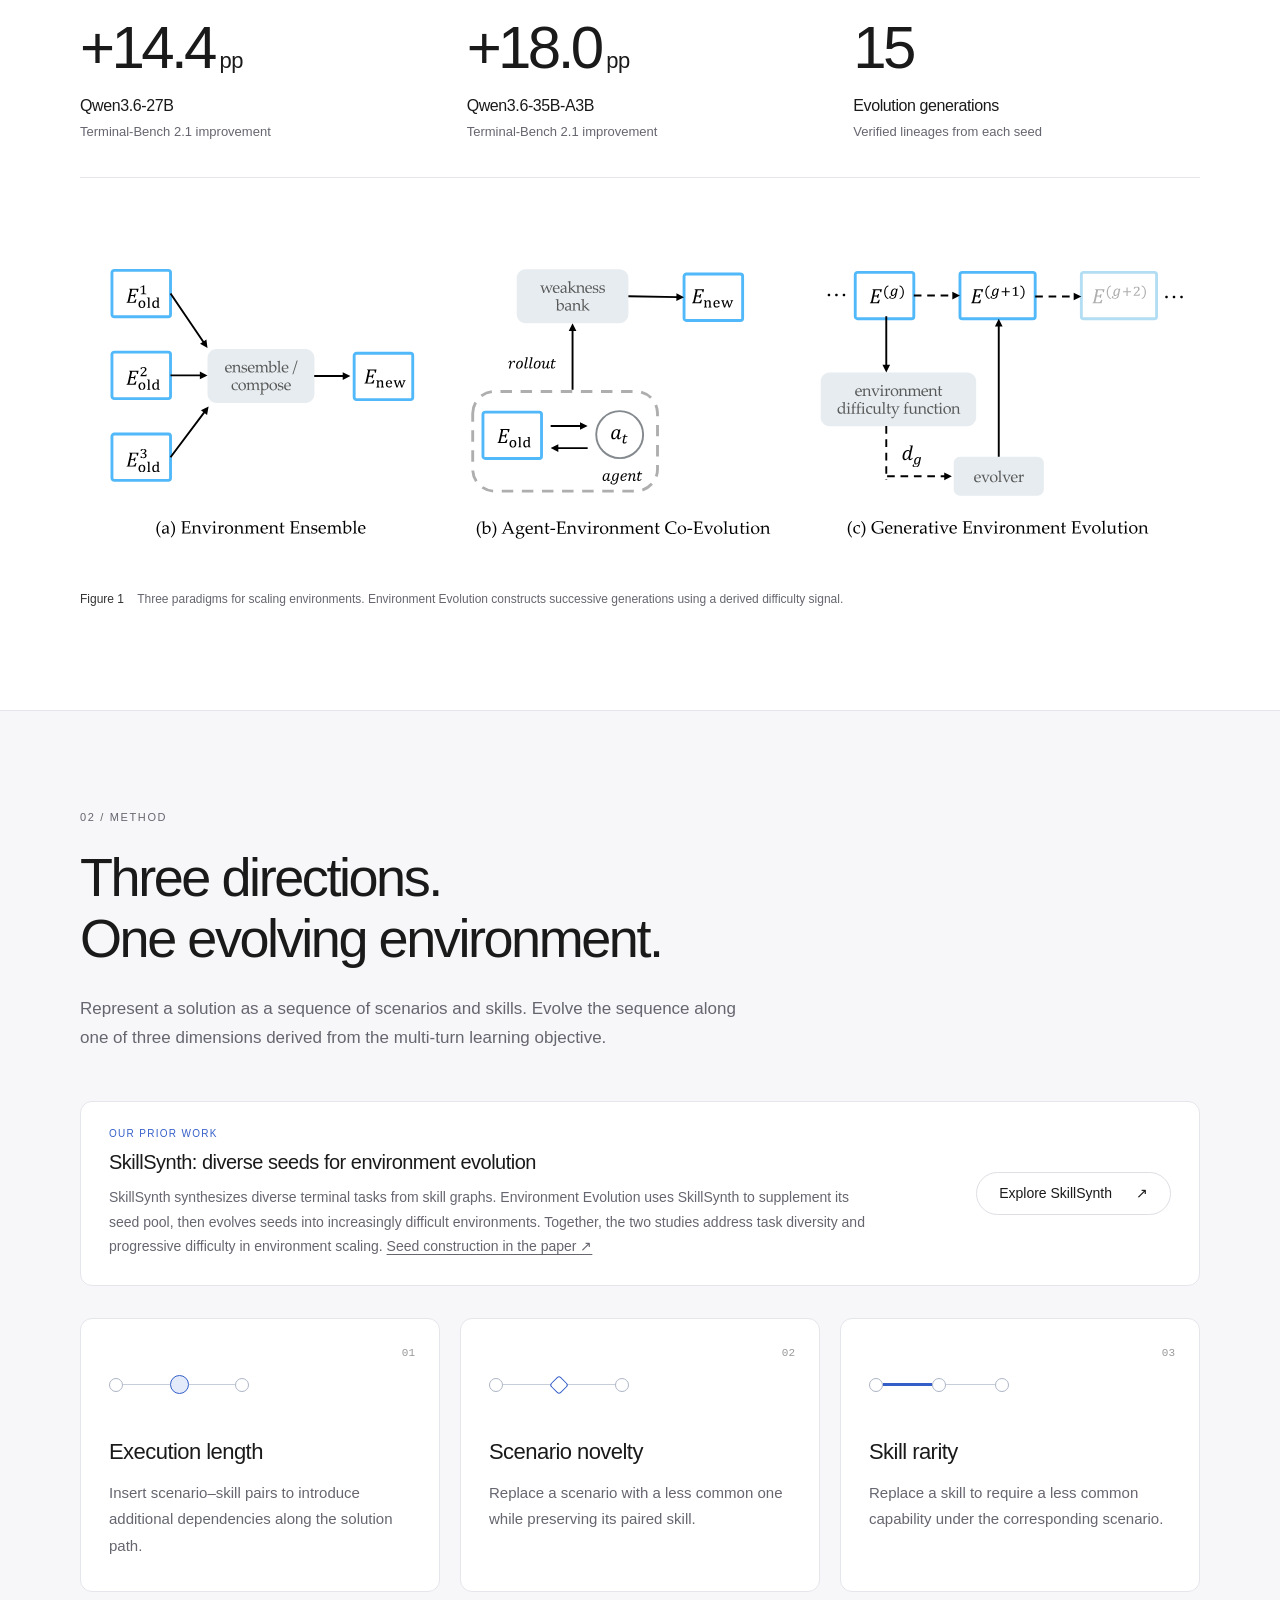
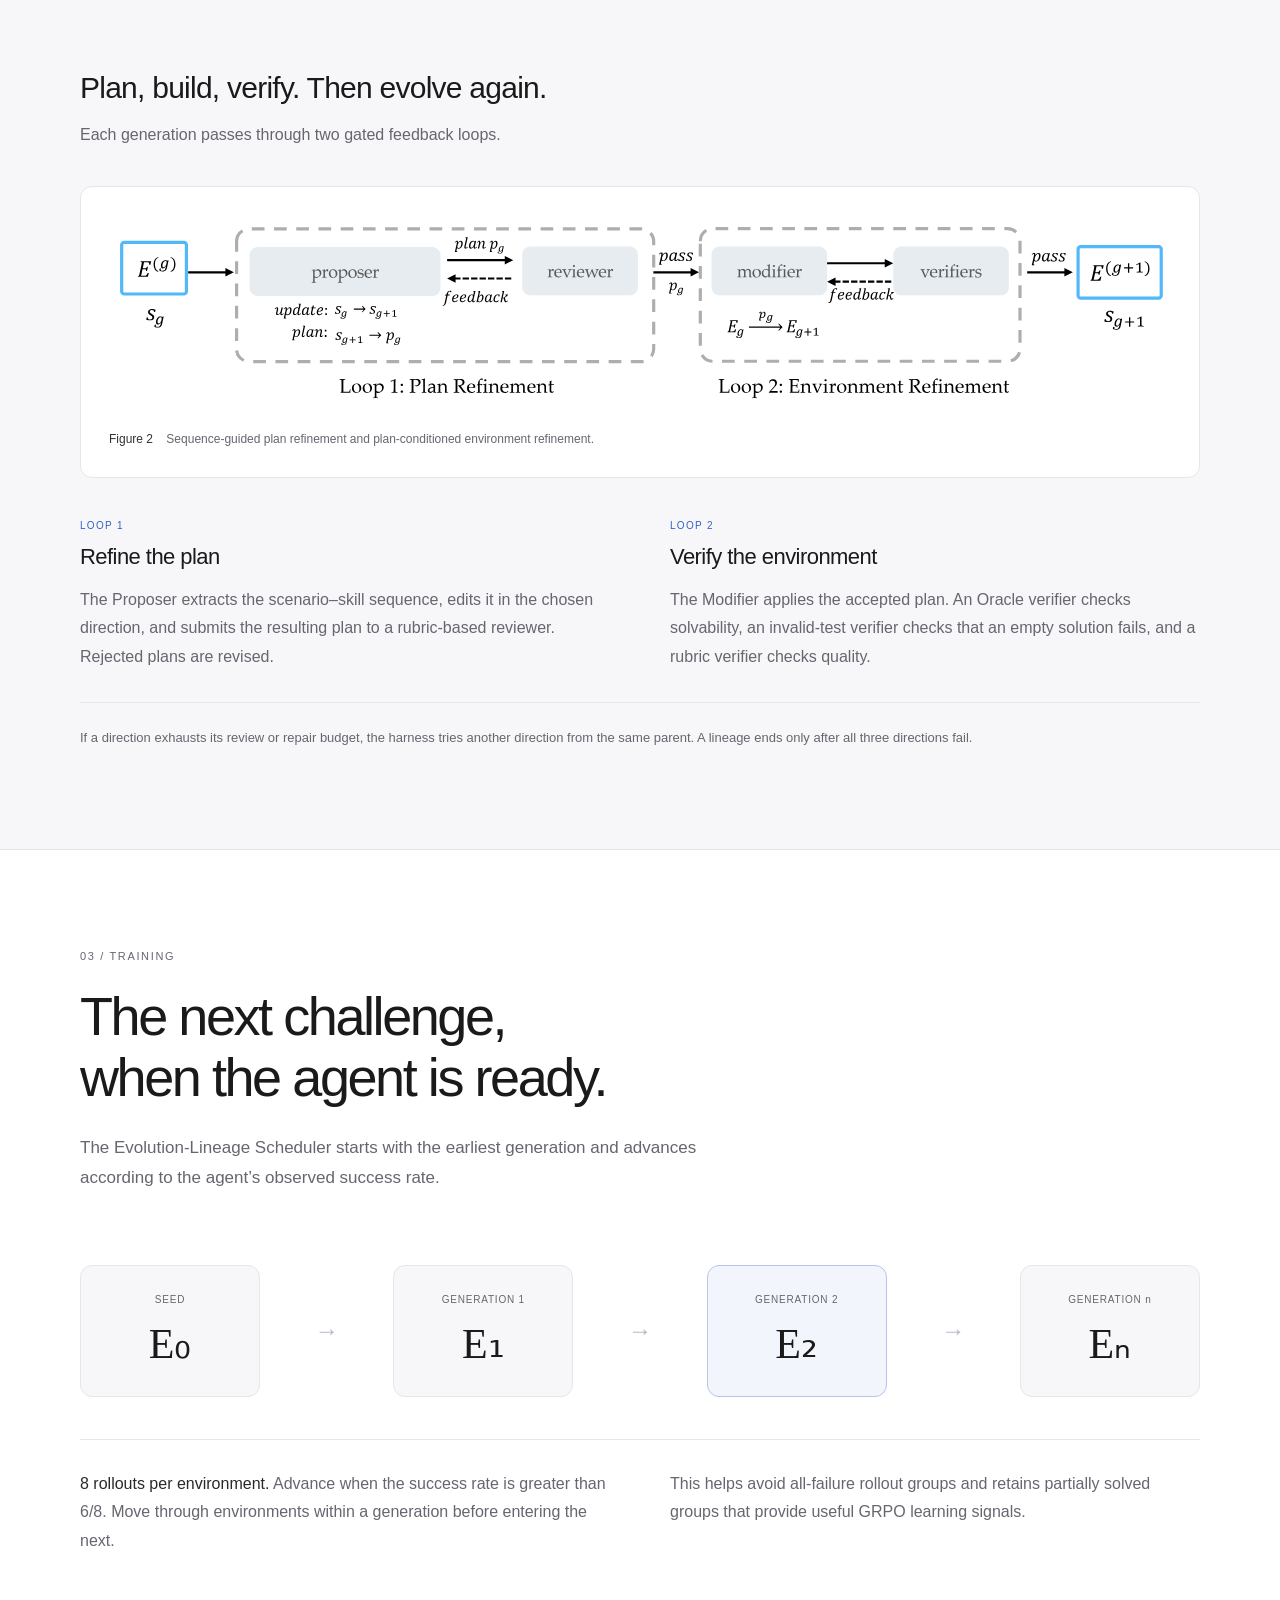
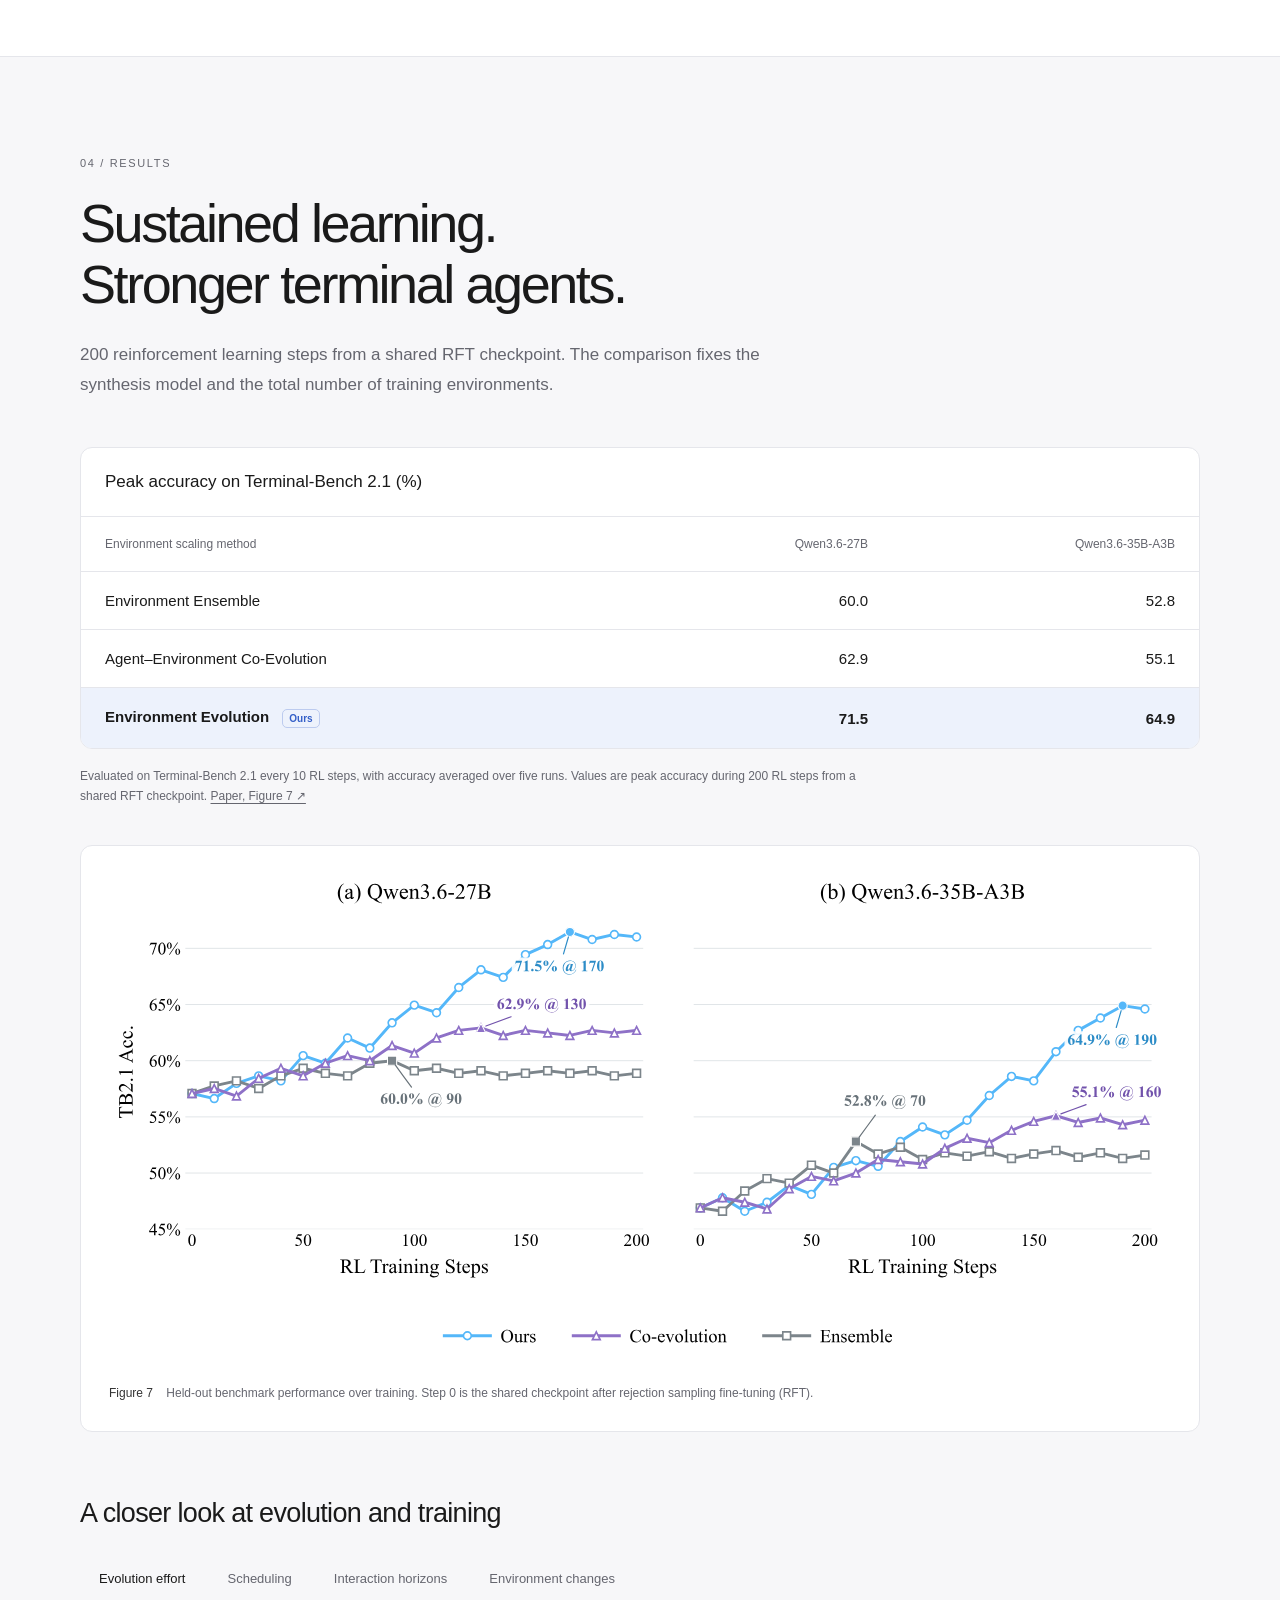
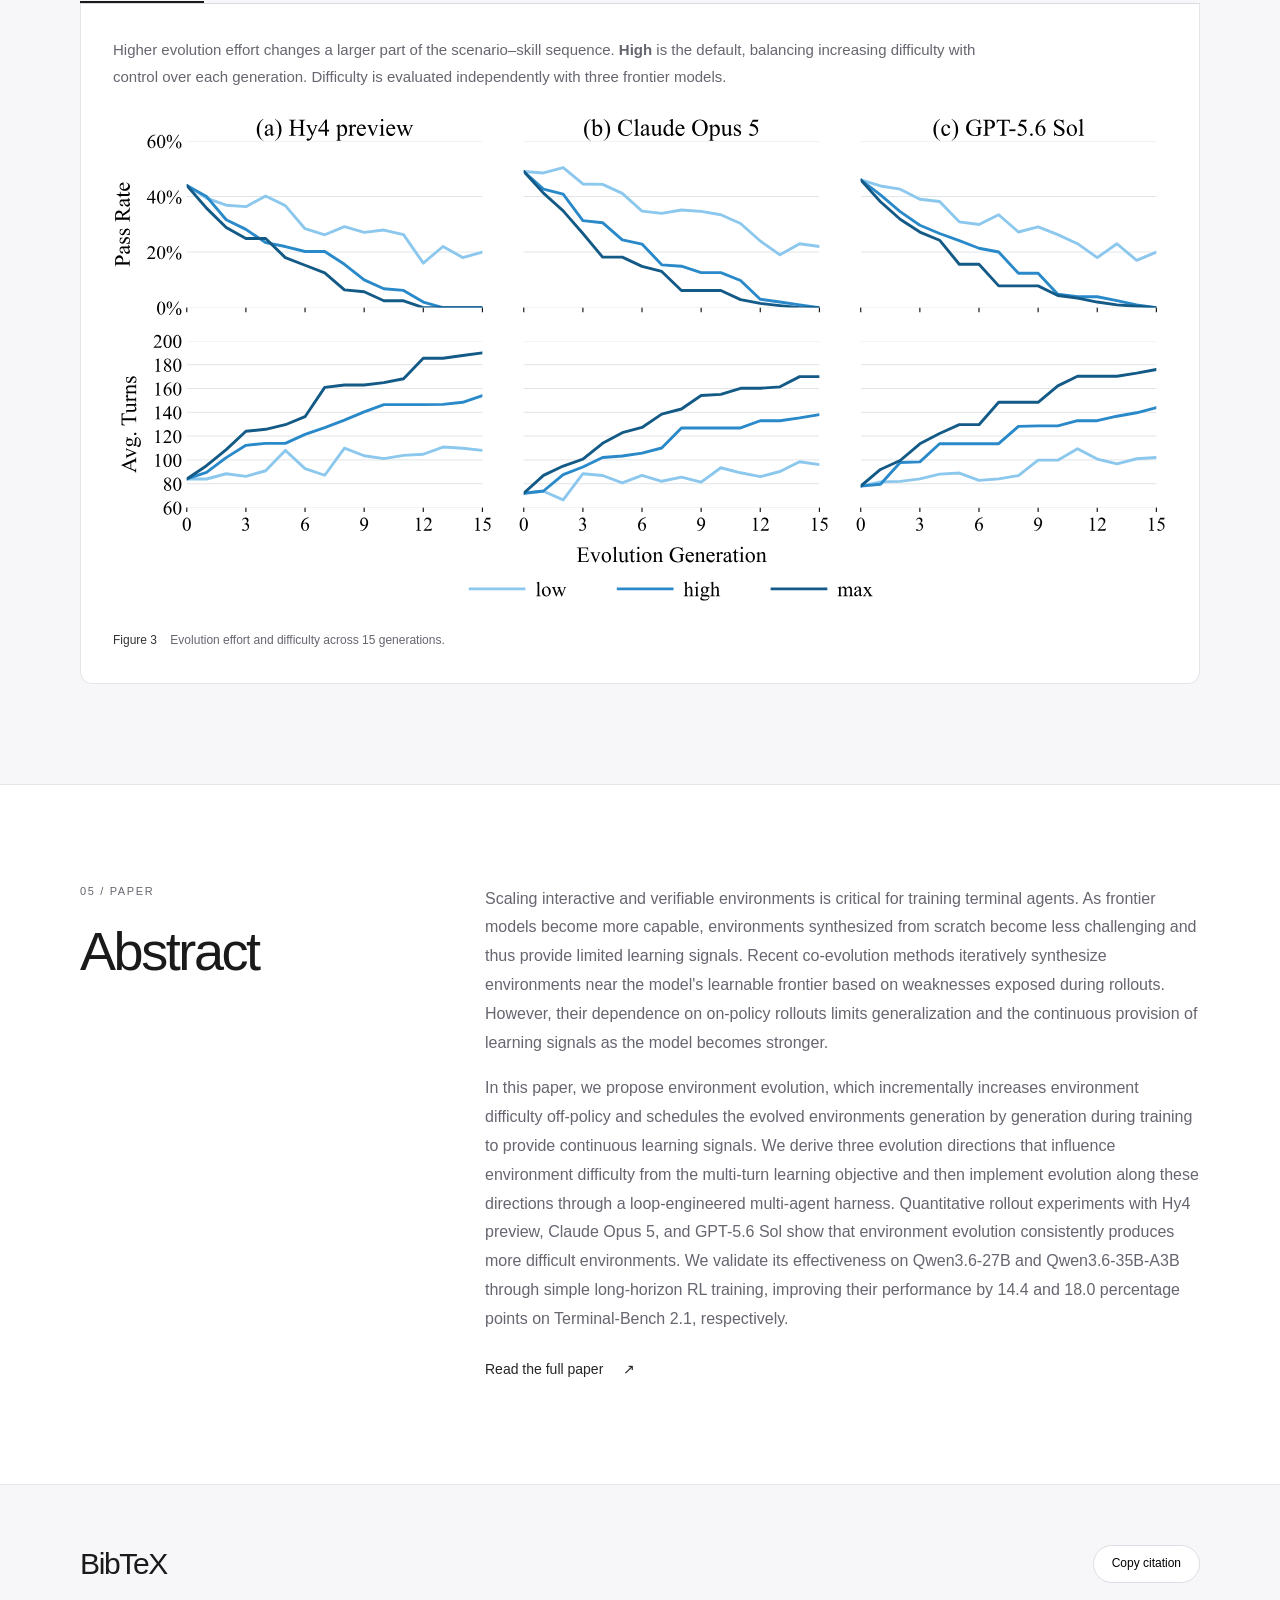
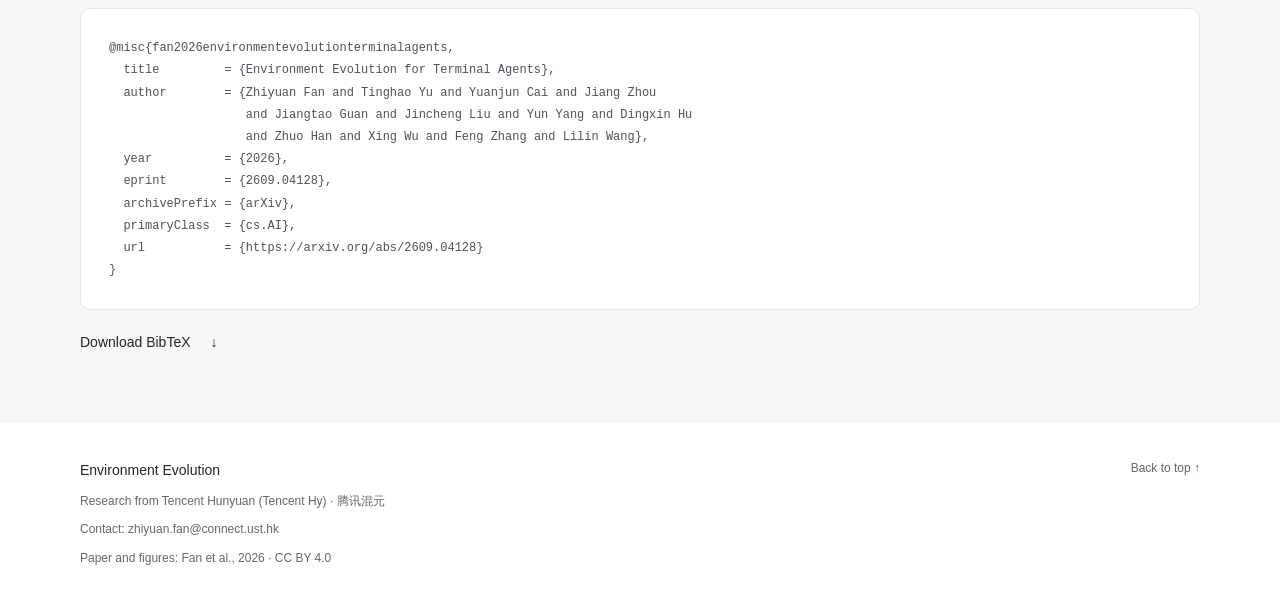
==== commit 8aff8f3a: "update" ====
--- a/index.html
+++ b/index.html
@@ -234,7 +234,7 @@
         <div><span class="metric">+18.0<span> pp</span></span><h3>Qwen3.6-35B-A3B</h3><p>Terminal-Bench 2.1 improvement</p></div>
         <div><span class="metric">15</span><h3>Evolution generations</h3><p>Verified lineages from each seed</p></div>
       </div>
-      <figure class="paper-figure"><a href="assets/figures/Main_v2.svg" target="_blank" rel="noopener" aria-label="Open Figure 1 at full size"><img src="assets/figures/Main_v2.svg" alt="Comparison of environment ensemble, agent–environment co-evolution, and environment evolution, which generates successive environments along a lineage." width="1644" height="432" loading="lazy"></a><figcaption><span>Figure 1</span> Three paradigms for scaling environments. Environment Evolution constructs successive generations using a derived difficulty signal.</figcaption></figure>
+      <figure class="paper-figure"><button type="button" data-image-src="assets/figures/Main_v2.svg" aria-haspopup="dialog" aria-label="Open Figure 1 at full size" class="figure-preview"><img src="assets/figures/Main_v2.svg" alt="Comparison of environment ensemble, agent–environment co-evolution, and environment evolution, which generates successive environments along a lineage." width="1644" height="432" loading="lazy"></button><figcaption><span>Figure 1</span> Three paradigms for scaling environments. Environment Evolution constructs successive generations using a derived difficulty signal.</figcaption></figure>
     </section>
 
     <section class="band" id="method" aria-labelledby="method-title"><div class="section">
@@ -249,7 +249,7 @@
         <article><div class="sequence" aria-hidden="true"><i></i><b class="skill-edge"></b><i></i><b></b><i></i></div><span class="card-index">03</span><h3>Skill rarity</h3><p>Replace a skill to require a less common capability under the corresponding scenario.</p></article>
       </div>
       <div class="method-heading"><h3>Plan, build, verify. Then evolve again.</h3><p>Each generation passes through two gated feedback loops.</p></div>
-      <figure class="paper-figure white"><a href="assets/figures/environment_evolution_harness_asset.svg" target="_blank" rel="noopener" aria-label="Open Figure 2 at full size"><img src="assets/figures/environment_evolution_harness_asset.svg" alt="The evolution harness: a Proposer and Plan Reviewer refine the plan; a Modifier and verifiers refine the environment before it becomes the next accepted generation." width="1644" height="300" loading="lazy"></a><figcaption><span>Figure 2</span> Sequence-guided plan refinement and plan-conditioned environment refinement.</figcaption></figure>
+      <figure class="paper-figure white"><button type="button" data-image-src="assets/figures/environment_evolution_harness_asset.svg" aria-haspopup="dialog" aria-label="Open Figure 2 at full size" class="figure-preview"><img src="assets/figures/environment_evolution_harness_asset.svg" alt="The evolution harness: a Proposer and Plan Reviewer refine the plan; a Modifier and verifiers refine the environment before it becomes the next accepted generation." width="1644" height="300" loading="lazy"></button><figcaption><span>Figure 2</span> Sequence-guided plan refinement and plan-conditioned environment refinement.</figcaption></figure>
       <div class="two-columns"><article><span class="small-label">LOOP 1</span><h3>Refine the plan</h3><p>The Proposer extracts the scenario–skill sequence, edits it in the chosen direction, and submits the resulting plan to a rubric-based reviewer. Rejected plans are revised.</p></article><article><span class="small-label">LOOP 2</span><h3>Verify the environment</h3><p>The Modifier applies the accepted plan. An Oracle verifier checks solvability, an invalid-test verifier checks that an empty solution fails, and a rubric verifier checks quality.</p></article></div>
       <p class="method-note">If a direction exhausts its review or repair budget, the harness tries another direction from the same parent. A lineage ends only after all three directions fail.</p>
     </div></section>
@@ -264,14 +264,14 @@
       <div class="section-heading"><p class="eyebrow">04 / RESULTS</p><h2 id="results-title">Sustained learning.<br>Stronger terminal agents.</h2><p class="section-intro">200 reinforcement learning steps from a shared RFT checkpoint. The comparison fixes the synthesis model and the total number of training environments.</p></div>
       <div class="table-wrap"><table><caption>Peak accuracy on Terminal-Bench 2.1 (%)</caption><thead><tr><th scope="col">Environment scaling method</th><th scope="col">Qwen3.6-27B</th><th scope="col">Qwen3.6-35B-A3B</th></tr></thead><tbody><tr><th scope="row">Environment Ensemble</th><td>60.0</td><td>52.8</td></tr><tr><th scope="row">Agent–Environment Co-Evolution</th><td>62.9</td><td>55.1</td></tr><tr class="our-result"><th scope="row">Environment Evolution <span>Ours</span></th><td>71.5</td><td>64.9</td></tr></tbody></table></div>
       <p id="evaluation-protocol" class="result-note">Evaluated on Terminal-Bench 2.1 every 10 RL steps, with accuracy averaged over five runs. Values are peak accuracy during 200 RL steps from a shared RFT checkpoint. <a class="source-link" href="https://arxiv.org/html/2609.04128v1#S5.F7">Paper, Figure 7 ↗</a></p>
-      <figure class="paper-figure white"><a href="assets/figures/rl_training_dynamics_tb21_combined_plot.svg" target="_blank" rel="noopener" aria-label="Open Figure 7 at full size"><img src="assets/figures/rl_training_dynamics_tb21_combined_plot.svg" alt="Terminal-Bench 2.1 accuracy across 200 RL steps. Environment Evolution peaks at 71.5% for Qwen3.6-27B and 64.9% for Qwen3.6-35B-A3B, above the ensemble and co-evolution baselines." width="1644" height="759" loading="lazy"></a><figcaption><span>Figure 7</span> Held-out benchmark performance over training. Step 0 is the shared checkpoint after rejection sampling fine-tuning (RFT).</figcaption></figure>
+      <figure class="paper-figure white"><button type="button" data-image-src="assets/figures/rl_training_dynamics_tb21_combined_plot.svg" aria-haspopup="dialog" aria-label="Open Figure 7 at full size" class="figure-preview"><img src="assets/figures/rl_training_dynamics_tb21_combined_plot.svg" alt="Terminal-Bench 2.1 accuracy across 200 RL steps. Environment Evolution peaks at 71.5% for Qwen3.6-27B and 64.9% for Qwen3.6-35B-A3B, above the ensemble and co-evolution baselines." width="1644" height="759" loading="lazy"></button><figcaption><span>Figure 7</span> Held-out benchmark performance over training. Step 0 is the shared checkpoint after rejection sampling fine-tuning (RFT).</figcaption></figure>
 
       <h3 class="analysis-heading">A closer look at evolution and training</h3>
       <div class="tabs" role="tablist" aria-label="Experimental analyses"><button type="button" role="tab" id="tab-difficulty" aria-selected="true" aria-controls="panel-difficulty">Evolution effort</button><button type="button" role="tab" id="tab-scheduler" aria-selected="false" aria-controls="panel-scheduler" tabindex="-1">Scheduling</button><button type="button" role="tab" id="tab-trajectories" aria-selected="false" aria-controls="panel-trajectories" tabindex="-1">Interaction horizons</button><button type="button" role="tab" id="tab-mutation" aria-selected="false" aria-controls="panel-mutation" tabindex="-1">Environment changes</button></div>
-      <div class="analysis-panel" role="tabpanel" id="panel-difficulty" aria-labelledby="tab-difficulty" tabindex="0"><p>Higher evolution effort changes a larger part of the scenario–skill sequence. <strong>High</strong> is the default, balancing increasing difficulty with control over each generation. Difficulty is evaluated independently with three frontier models.</p><figure><a href="assets/figures/evolution_effort_difficulty_plot.svg" target="_blank" rel="noopener" aria-label="Open Figure 3 at full size"><img src="assets/figures/evolution_effort_difficulty_plot.svg" alt="Pass rate and average turns across 15 generations, comparing low, high, and max effort under Hy4 preview, Claude Opus 5, and GPT-5.6 Sol." width="1644" height="768" loading="lazy"></a><figcaption><span>Figure 3</span> Evolution effort and difficulty across 15 generations.</figcaption></figure></div>
-      <div class="analysis-panel" role="tabpanel" id="panel-scheduler" aria-labelledby="tab-scheduler" tabindex="0" hidden><p>Under matched rollout budgets, the lineage scheduler preserves more partially solved rollout groups during the first 50 RL steps. These groups contain between one and seven successful trajectories out of eight.</p><figure><a href="assets/figures/scheduler_dynamics_plot.svg" target="_blank" rel="noopener" aria-label="Open Figure 5 at full size"><img src="assets/figures/scheduler_dynamics_plot.svg" alt="Comparison of EL and random scheduling over the first 50 RL steps, showing the fraction of partially solved groups and mean training reward." width="1644" height="690" loading="lazy"></a><figcaption><span>Figure 5</span> Early training dynamics with lineage and random scheduling.</figcaption></figure></div>
-      <div class="analysis-panel" role="tabpanel" id="panel-trajectories" aria-labelledby="tab-trajectories" tabindex="0" hidden><p>As the scheduler admits harder environments, both turns and tokens per trajectory increase. Tokens per turn also increase over the 200-step training run.</p><figure><a href="assets/figures/rl_rollout_dynamics_tb21_plot.svg" target="_blank" rel="noopener" aria-label="Open Figure 6 at full size"><img src="assets/figures/rl_rollout_dynamics_tb21_plot.svg" alt="Average interaction turns and tokens per trajectory across 200 RL steps for Qwen3.6-27B and Qwen3.6-35B-A3B." width="1644" height="741" loading="lazy"></a><figcaption><span>Figure 6</span> Interaction horizons during reinforcement learning.</figcaption></figure></div>
-      <div class="analysis-panel" role="tabpanel" id="panel-mutation" aria-labelledby="tab-mutation" tabindex="0" hidden><p>Evolution can change the instruction, executable environment, and verification system. The paper measures these at the token, file, and test-unit levels, respectively.</p><figure><a href="assets/figures/evolution_effort_mutation_plot.svg" target="_blank" rel="noopener" aria-label="Open Figure 4 at full size"><img src="assets/figures/evolution_effort_mutation_plot.svg" alt="Mutation rates for instructions, environments, and verification systems over 15 evolution generations, under low, high, and max effort." width="1644" height="561" loading="lazy"></a><figcaption><span>Figure 4</span> Component-level changes across evolution generations.</figcaption></figure></div>
+      <div class="analysis-panel" role="tabpanel" id="panel-difficulty" aria-labelledby="tab-difficulty" tabindex="0"><p>Higher evolution effort changes a larger part of the scenario–skill sequence. <strong>High</strong> is the default, balancing increasing difficulty with control over each generation. Difficulty is evaluated independently with three frontier models.</p><figure><button type="button" data-image-src="assets/figures/evolution_effort_difficulty_plot.svg" aria-haspopup="dialog" aria-label="Open Figure 3 at full size" class="figure-preview"><img src="assets/figures/evolution_effort_difficulty_plot.svg" alt="Pass rate and average turns across 15 generations, comparing low, high, and max effort under Hy4 preview, Claude Opus 5, and GPT-5.6 Sol." width="1644" height="768" loading="lazy"></button><figcaption><span>Figure 3</span> Evolution effort and difficulty across 15 generations.</figcaption></figure></div>
+      <div class="analysis-panel" role="tabpanel" id="panel-scheduler" aria-labelledby="tab-scheduler" tabindex="0" hidden><p>Under matched rollout budgets, the lineage scheduler preserves more partially solved rollout groups during the first 50 RL steps. These groups contain between one and seven successful trajectories out of eight.</p><figure><button type="button" data-image-src="assets/figures/scheduler_dynamics_plot.svg" aria-haspopup="dialog" aria-label="Open Figure 5 at full size" class="figure-preview"><img src="assets/figures/scheduler_dynamics_plot.svg" alt="Comparison of EL and random scheduling over the first 50 RL steps, showing the fraction of partially solved groups and mean training reward." width="1644" height="690" loading="lazy"></button><figcaption><span>Figure 5</span> Early training dynamics with lineage and random scheduling.</figcaption></figure></div>
+      <div class="analysis-panel" role="tabpanel" id="panel-trajectories" aria-labelledby="tab-trajectories" tabindex="0" hidden><p>As the scheduler admits harder environments, both turns and tokens per trajectory increase. Tokens per turn also increase over the 200-step training run.</p><figure><button type="button" data-image-src="assets/figures/rl_rollout_dynamics_tb21_plot.svg" aria-haspopup="dialog" aria-label="Open Figure 6 at full size" class="figure-preview"><img src="assets/figures/rl_rollout_dynamics_tb21_plot.svg" alt="Average interaction turns and tokens per trajectory across 200 RL steps for Qwen3.6-27B and Qwen3.6-35B-A3B." width="1644" height="741" loading="lazy"></button><figcaption><span>Figure 6</span> Interaction horizons during reinforcement learning.</figcaption></figure></div>
+      <div class="analysis-panel" role="tabpanel" id="panel-mutation" aria-labelledby="tab-mutation" tabindex="0" hidden><p>Evolution can change the instruction, executable environment, and verification system. The paper measures these at the token, file, and test-unit levels, respectively.</p><figure><button type="button" data-image-src="assets/figures/evolution_effort_mutation_plot.svg" aria-haspopup="dialog" aria-label="Open Figure 4 at full size" class="figure-preview"><img src="assets/figures/evolution_effort_mutation_plot.svg" alt="Mutation rates for instructions, environments, and verification systems over 15 evolution generations, under low, high, and max effort." width="1644" height="561" loading="lazy"></button><figcaption><span>Figure 4</span> Component-level changes across evolution generations.</figcaption></figure></div>
     </div></section>
 
     <section id="abstract" class="section abstract-section" aria-labelledby="abstract-title"><div class="section-heading"><p class="eyebrow">05 / PAPER</p><h2 id="abstract-title">Abstract</h2></div><div class="abstract-text"><p>Scaling interactive and verifiable environments is critical for training terminal agents. As frontier models become more capable, environments synthesized from scratch become less challenging and thus provide limited learning signals. Recent co-evolution methods iteratively synthesize environments near the model's learnable frontier based on weaknesses exposed during rollouts. However, their dependence on on-policy rollouts limits generalization and the continuous provision of learning signals as the model becomes stronger.</p><p>In this paper, we propose environment evolution, which incrementally increases environment difficulty off-policy and schedules the evolved environments generation by generation during training to provide continuous learning signals. We derive three evolution directions that influence environment difficulty from the multi-turn learning objective and then implement evolution along these directions through a loop-engineered multi-agent harness. Quantitative rollout experiments with Hy4 preview, Claude Opus 5, and GPT-5.6 Sol show that environment evolution consistently produces more difficult environments. We validate its effectiveness on Qwen3.6-27B and Qwen3.6-35B-A3B through simple long-horizon RL training, improving their performance by 14.4 and 18.0 percentage points on Terminal-Bench 2.1, respectively.</p><a class="text-link" href="https://arxiv.org/html/2609.04128v1">Read the full paper <span aria-hidden="true">↗</span></a></div></section>
--- a/styles.css
+++ b/styles.css
@@ -2,7 +2,7 @@
 *{box-sizing:border-box}html{scroll-behavior:smooth;scroll-padding-top:88px}body{margin:0}a{color:inherit;text-decoration:none}button{font:inherit;cursor:pointer}button,a{-webkit-tap-highlight-color:transparent}a:focus-visible,button:focus-visible,[tabindex]:focus-visible{outline:2px solid var(--blue);outline-offset:5px}img{display:block;max-width:100%;height:auto}figure,p{margin:0}h1,h2,h3{margin:0;font-weight:500}h2{font-size:clamp(34px,4.3vw,54px);line-height:1.13;letter-spacing:-.045em}h3{font-size:22px;line-height:1.3;letter-spacing:-.025em}[hidden]{display:none!important}.skip-link{position:fixed;left:16px;top:-80px;padding:12px 20px;background:#fff;z-index:100}.skip-link:focus{top:12px}
 .site-header{position:sticky;top:0;z-index:20;background:rgba(247,247,249,.93);backdrop-filter:blur(16px);border-bottom:1px solid var(--line)}.header-inner{max-width:1280px;margin:auto;padding:18px 40px;display:flex;align-items:center;justify-content:space-between;gap:24px}.brand img{width:134px}.header-inner nav{display:flex;align-items:center;gap:30px;font-size:13px}.header-inner nav a:hover{color:var(--blue)}.nav-paper{border:1px solid #d8d9de;border-radius:30px;padding:8px 17px}.nav-paper span{margin-left:12px}
 .hero{position:relative;isolation:isolate;overflow:hidden;min-height:740px;min-height:min(820px,calc(100svh - 69px));display:grid;place-items:center;background:var(--paper);padding:95px 24px 110px;text-align:center}.evolution-art{position:absolute;inset:0;z-index:-1;width:100%;height:100%;pointer-events:none;mask-image:radial-gradient(ellipse 35% 30% at 50% 42%,transparent 12%,#000 100%)}.hero-content{max-width:1120px;animation:arrive 1.2s ease-out both}.eyebrow{font-size:11px;letter-spacing:.15em;font-weight:500;color:var(--muted);margin-bottom:24px}.hero .eyebrow{margin-bottom:27px}h1{font-size:clamp(46px,6.8vw,88px);line-height:1.08;letter-spacing:-.06em}h1>span{display:block;font-size:clamp(30px,3.3vw,43px);line-height:1.3;font-weight:400;letter-spacing:-.03em;margin-top:17px}.authors{display:flex;justify-content:center;flex-wrap:wrap;gap:9px 22px;max-width:850px;margin:37px auto 0;font-size:15px;line-height:1.5;color:#464750}.authors span{white-space:nowrap}.affiliation{margin-top:17px;color:var(--muted);font-size:14px}.hero-actions{display:flex;justify-content:center;gap:10px;margin-top:32px}.button{display:inline-flex;align-items:center;justify-content:center;gap:24px;min-height:43px;padding:11px 22px;border:1px solid #dedee4;border-radius:28px;background:#fff;font-size:14px;line-height:1.3;transition:background .2s,transform .2s}.button:hover{background:#ededf2;transform:translateY(-1px)}.button.primary{background:#1a1a1a;color:#fff;border-color:#1a1a1a}.button.primary:hover{background:#373737}.explore{position:absolute;bottom:30px;font-size:12px;color:var(--muted);display:flex;gap:16px;align-items:center}
-.section{width:min(1120px,calc(100% - 80px));margin:0 auto;padding:100px 0}.section-heading{margin-bottom:48px}.section-intro{max-width:680px;font-size:17px;line-height:1.75;color:var(--muted);margin-top:25px}.intro-grid{display:grid;grid-template-columns:1fr 1.25fr;gap:72px}.lead{font-size:24px;line-height:1.5;letter-spacing:-.025em}.prose,.two-columns p,.scheduler-rule,.abstract-text{color:var(--muted);font-size:16px;line-height:1.8}.prose p+p,.abstract-text p+p{margin-top:17px}.highlights{display:grid;grid-template-columns:repeat(3,1fr);gap:40px;margin:58px 0;border-top:1px solid var(--line);border-bottom:1px solid var(--line);padding:38px 0}.metric{display:block;font-size:60px;line-height:1.1;letter-spacing:-.06em;font-weight:500;margin-bottom:15px}.metric>span{font-size:22px;letter-spacing:-.02em}.highlights h3{font-size:16px;margin-bottom:7px}.highlights p{font-size:13px;color:var(--muted)}.paper-figure{margin-top:38px}.paper-figure>a{display:block;padding:20px 0}.paper-figure img{width:100%}figcaption{font-size:12px;line-height:1.7;color:var(--muted);margin-top:20px;max-width:940px}figcaption>span{color:#333;font-weight:500;margin-right:10px}.white{padding:28px;background:#fff;border:1px solid var(--line);border-radius:12px}.white>a{padding:0}.band{background:var(--paper);border-block:1px solid var(--line)}
+.section{width:min(1120px,calc(100% - 80px));margin:0 auto;padding:100px 0}.section-heading{margin-bottom:48px}.section-intro{max-width:680px;font-size:17px;line-height:1.75;color:var(--muted);margin-top:25px}.intro-grid{display:grid;grid-template-columns:1fr 1.25fr;gap:72px}.lead{font-size:24px;line-height:1.5;letter-spacing:-.025em}.prose,.two-columns p,.scheduler-rule,.abstract-text{color:var(--muted);font-size:16px;line-height:1.8}.prose p+p,.abstract-text p+p{margin-top:17px}.highlights{display:grid;grid-template-columns:repeat(3,1fr);gap:40px;margin:58px 0;border-top:1px solid var(--line);border-bottom:1px solid var(--line);padding:38px 0}.metric{display:block;font-size:60px;line-height:1.1;letter-spacing:-.06em;font-weight:500;margin-bottom:15px}.metric>span{font-size:22px;letter-spacing:-.02em}.highlights h3{font-size:16px;margin-bottom:7px}.highlights p{font-size:13px;color:var(--muted)}.paper-figure{margin-top:38px}.paper-figure>.figure-preview{display:block;padding:20px 0}.paper-figure img{width:100%}figcaption{font-size:12px;line-height:1.7;color:var(--muted);margin-top:20px;max-width:940px}figcaption>span{color:#333;font-weight:500;margin-right:10px}.white{padding:28px;background:#fff;border:1px solid var(--line);border-radius:12px}.white>.figure-preview{padding:0}.band{background:var(--paper);border-block:1px solid var(--line)}
 .directions{display:grid;grid-template-columns:repeat(3,1fr);gap:20px}.directions article{position:relative;padding:32px 28px;background:#fff;border:1px solid var(--line);border-radius:12px}.card-index{position:absolute;right:24px;top:28px;color:#999;font-family:ui-monospace,monospace;font-size:11px}.directions p{font-size:15px;line-height:1.75;color:var(--muted);margin-top:14px}.sequence{display:flex;align-items:center;width:140px;height:44px;margin:12px 0 31px}.sequence i{width:14px;height:14px;border:1px solid #adb5c5;border-radius:50%;flex-shrink:0;background:#fff}.sequence b{height:1px;flex:1;background:#c8ced9}.sequence .added{background:#e3eafa;border-color:var(--blue);width:19px;height:19px}.sequence .scenario-node{border-color:var(--blue);border-radius:3px;transform:rotate(45deg)}.sequence .skill-edge{background:var(--blue);height:3px}.method-heading{margin-top:76px}.method-heading h3{font-size:30px}.method-heading p{margin-top:14px;color:var(--muted);line-height:1.7}.two-columns{display:grid;grid-template-columns:1fr 1fr;gap:60px;margin-top:42px}.small-label{font-size:10px;color:var(--blue);letter-spacing:.13em;display:block;margin-bottom:12px}.two-columns h3{margin-bottom:14px}.method-note{font-size:13px;line-height:1.7;color:var(--muted);margin-top:30px;padding-top:24px;border-top:1px solid var(--line)}
 .lineage{display:flex;align-items:center;justify-content:space-between;gap:20px;padding:24px 0 42px}.lineage>div{width:180px;border:1px solid var(--line);border-radius:12px;text-align:center;padding:28px 14px;background:var(--paper)}.lineage div>span{display:block;font-size:10px;letter-spacing:.08em;color:var(--muted)}.lineage strong{display:block;font-family:Georgia,serif;font-weight:400;font-size:42px;margin-top:14px}.lineage .active-generation{border-color:#b5c5ed;background:#f2f5fc}.lineage-arrow{font-size:24px;color:#b4bac6}.scheduler-rule{display:grid;grid-template-columns:1fr 1fr;gap:60px;border-top:1px solid var(--line);padding-top:30px}.scheduler-rule strong{font-weight:500;color:#292929}
 .table-wrap{overflow-x:auto;border:1px solid var(--line);border-radius:12px;background:#fff}table{border-collapse:collapse;width:100%;text-align:left;font-size:15px}caption{text-align:left;padding:24px;font-size:17px;font-weight:500}th,td{padding:20px 24px;border-top:1px solid var(--line)}thead th{font-size:12px;color:var(--muted);font-weight:400}tbody th{font-weight:400}td{font-variant-numeric:tabular-nums}th:not(:first-child),td{text-align:right}.our-result{background:#edf2fc}.our-result th,.our-result td{font-weight:600}.our-result th>span{display:inline-block;font-size:10px;border:1px solid #bccbef;color:var(--blue);border-radius:5px;padding:3px 6px;margin-left:9px;vertical-align:middle}.result-note{font-size:12px;color:var(--muted);line-height:1.7;margin-top:17px;max-width:800px}.analysis-heading{margin-top:64px;margin-bottom:25px;font-size:27px}.tabs{display:flex;gap:4px;border-bottom:1px solid #d7dae2;overflow-x:auto}.tabs button{white-space:nowrap;background:none;border:0;border-bottom:2px solid transparent;padding:15px 19px;color:var(--muted);font-size:13px}.tabs button[aria-selected=true]{border-color:#1a1a1a;color:#1a1a1a}.tabs button:hover{color:var(--blue)}.analysis-panel{background:#fff;border:1px solid var(--line);border-top:0;padding:32px;border-radius:0 0 12px 12px}.analysis-panel>p{max-width:880px;font-size:15px;line-height:1.8;color:var(--muted);margin-bottom:28px}.analysis-panel img{width:100%}.abstract-section{display:grid;grid-template-columns:1fr 2.2fr;gap:80px}.abstract-text{font-size:16px}.text-link{display:inline-flex;gap:20px;color:#252525;margin-top:24px;font-size:14px}.text-link:hover{text-decoration:underline}.citation-band{background:var(--paper);border-top:1px solid var(--line)}.citation-band .section{padding:60px 0 42px}.citation-heading{display:flex;align-items:center;justify-content:space-between;gap:20px;margin-bottom:25px}.citation-heading h2{font-size:30px}.copy-button{font-size:12px;min-height:38px;padding:10px 18px}pre{margin:0;padding:28px;background:#fff;border:1px solid var(--line);border-radius:10px;white-space:pre-wrap;overflow-wrap:anywhere;font-size:12px;line-height:1.85;color:#50525b}code{font-family:ui-monospace,SFMono-Regular,Menlo,Consolas,monospace}.copy-status{min-height:20px;font-size:12px;color:var(--muted);margin-top:10px}.site-footer{max-width:1200px;margin:auto;padding:35px 40px;display:flex;justify-content:space-between;gap:25px;color:var(--muted);font-size:12px;line-height:1.8}.site-footer>div>span{font-size:14px;color:#252525}.site-footer p{margin-top:7px}.site-footer a:hover{text-decoration:underline}.site-footer>a{white-space:nowrap}
@@ -16,3 +16,21 @@
 @media print{.site-header,.evolution-art,.explore,.hero-actions,.copy-button,.tabs,.site-footer>a{display:none}.hero{min-height:0;padding:30px 0}.section{padding:30px 0;width:100%}.analysis-panel[hidden]{display:block!important}.band,.citation-band,.hero{background:white}.section-heading,figure,table{break-inside:avoid}}
 
 .source-link{text-decoration:underline;text-underline-offset:3px}.source-link:hover{color:var(--blue)}
+
+/* Keep paper figures on the page while allowing a larger, zoomable view. */
+.figure-preview{display:block;width:100%;padding:0;border:0;background:transparent;color:inherit;cursor:zoom-in}
+.figure-preview-link{padding:0;border:0;background:transparent;text-align:left}
+html.image-preview-open{overflow:hidden}
+.image-viewer{width:min(1440px,calc(100vw - 48px));max-width:none;max-height:calc(100dvh - 48px);padding:0;border:1px solid var(--line);border-radius:16px;background:#fff;color:#1a1a1a;box-shadow:0 24px 100px #0003;overflow:hidden}
+.image-viewer::backdrop{background:rgba(16,22,35,.7);backdrop-filter:blur(5px)}
+.image-viewer[open]{display:flex;flex-direction:column}
+.image-viewer-header{display:flex;justify-content:space-between;align-items:center;gap:16px;padding:18px 24px;border-bottom:1px solid var(--line);flex-shrink:0}
+.image-viewer-header h2{font-size:18px;letter-spacing:-.02em}
+.image-viewer-actions{display:flex;gap:8px}.image-viewer-actions .button{min-height:40px;font-size:13px;padding:9px 16px;gap:12px}
+.image-viewer-viewport{min-height:0;overflow:auto;overscroll-behavior:contain;padding:24px;display:flex;align-items:center;justify-content:center}
+.image-viewer-image{width:auto;max-width:100%;height:auto;max-height:calc(100dvh - 240px);object-fit:contain;flex-shrink:0}
+.image-viewer.is-zoomed .image-viewer-viewport{display:block}
+.image-viewer.is-zoomed .image-viewer-image{width:max(1400px,160%);max-width:none;max-height:none}
+.image-viewer-caption{padding:16px 24px;border-top:1px solid var(--line);font-size:13px;line-height:1.6;color:var(--muted);flex-shrink:0}
+@media(max-width:600px){.image-viewer{width:calc(100vw - 20px);max-height:calc(100dvh - 24px);border-radius:12px}.image-viewer-header{padding:12px;gap:8px}.image-viewer-header h2{font-size:15px}.image-viewer-actions .button{font-size:12px;padding:8px 12px}.image-viewer-viewport{padding:12px}.image-viewer-image{max-height:calc(100dvh - 220px)}.image-viewer-caption{padding:12px;font-size:12px}}
+@media print{.image-viewer{display:none!important}}
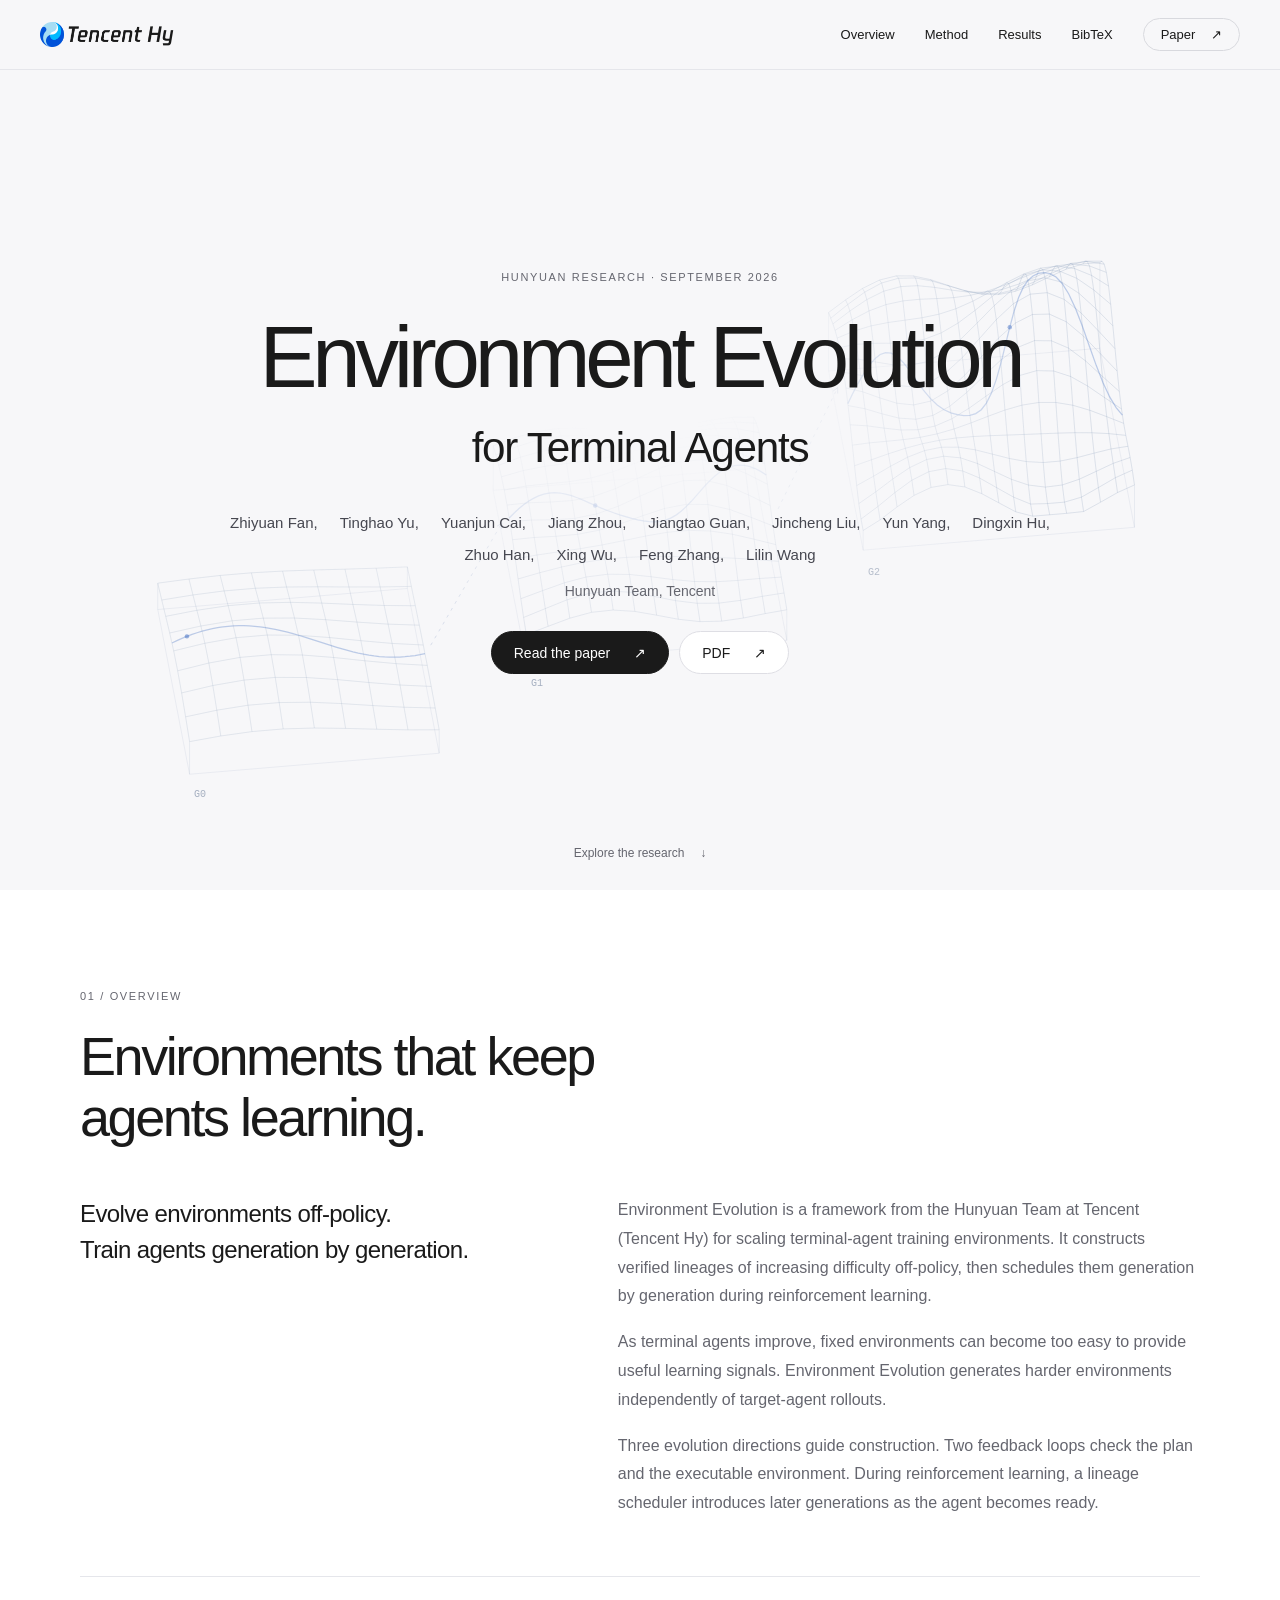
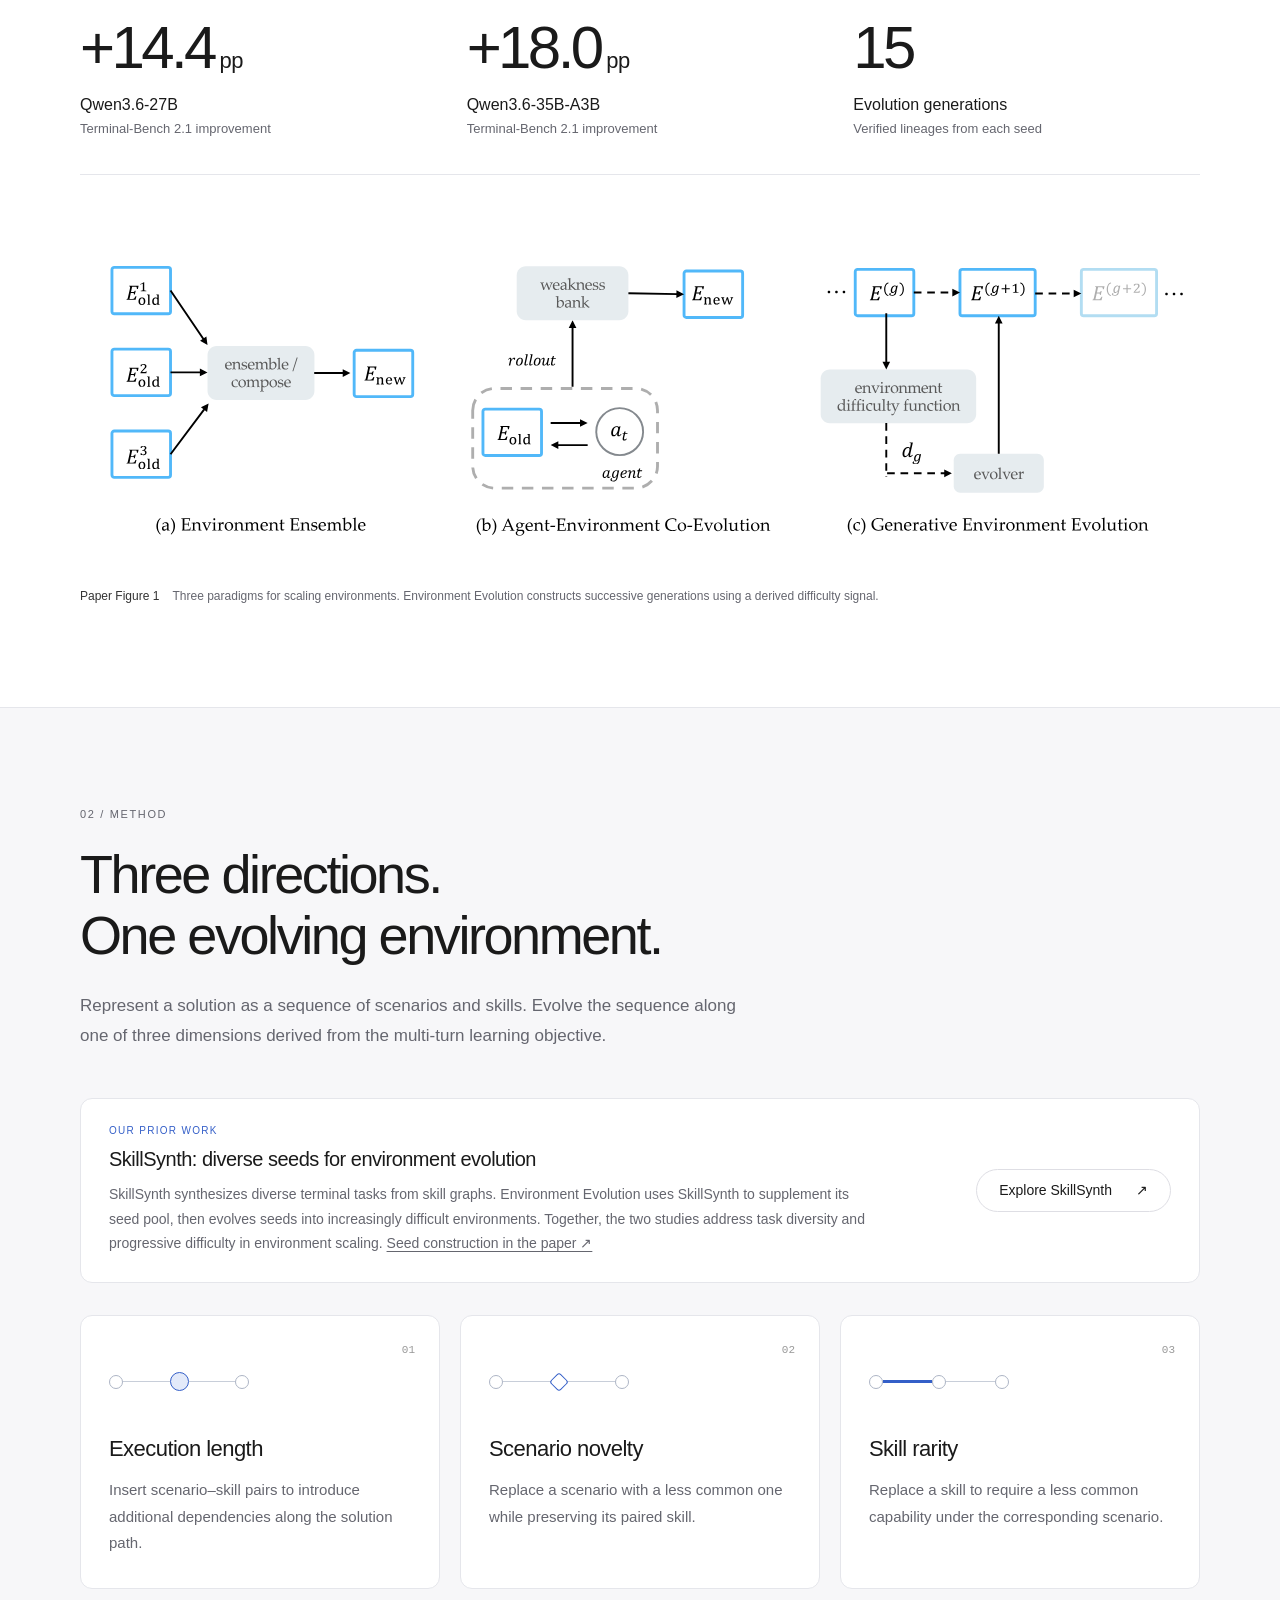
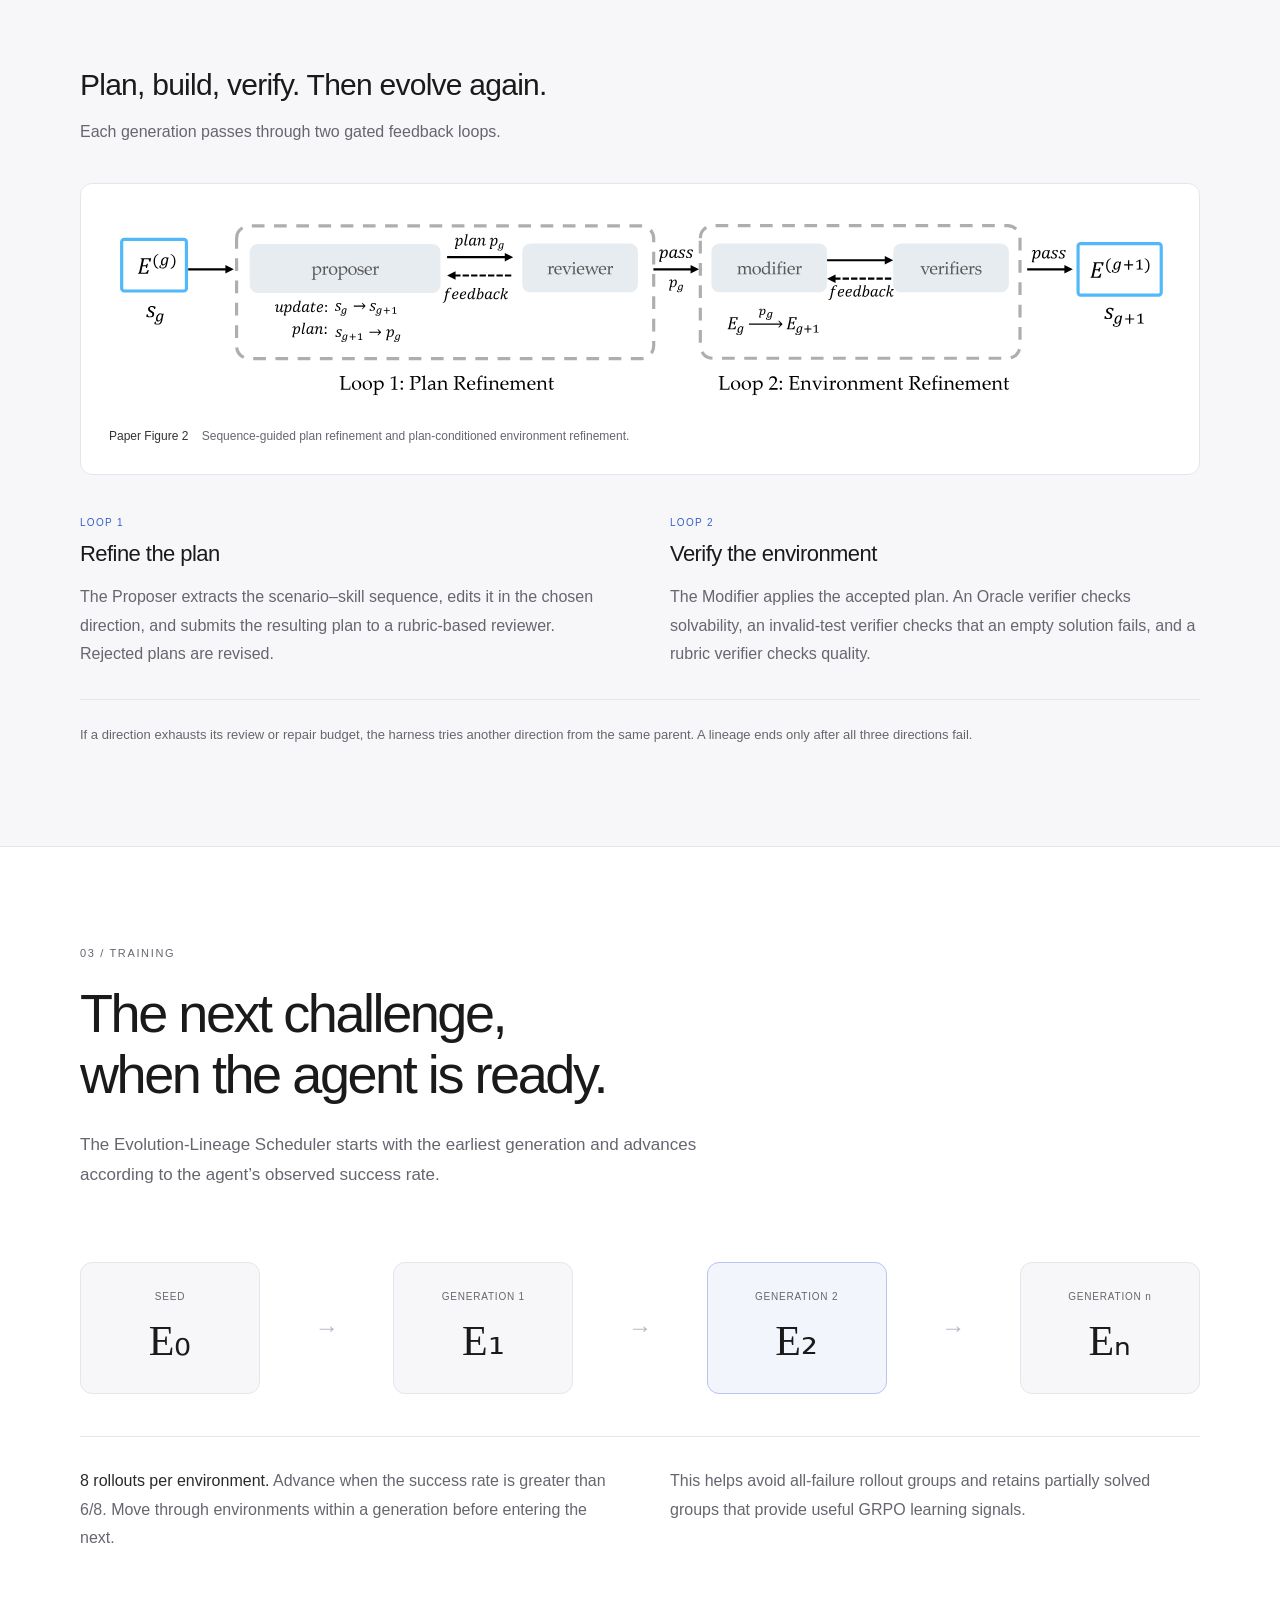
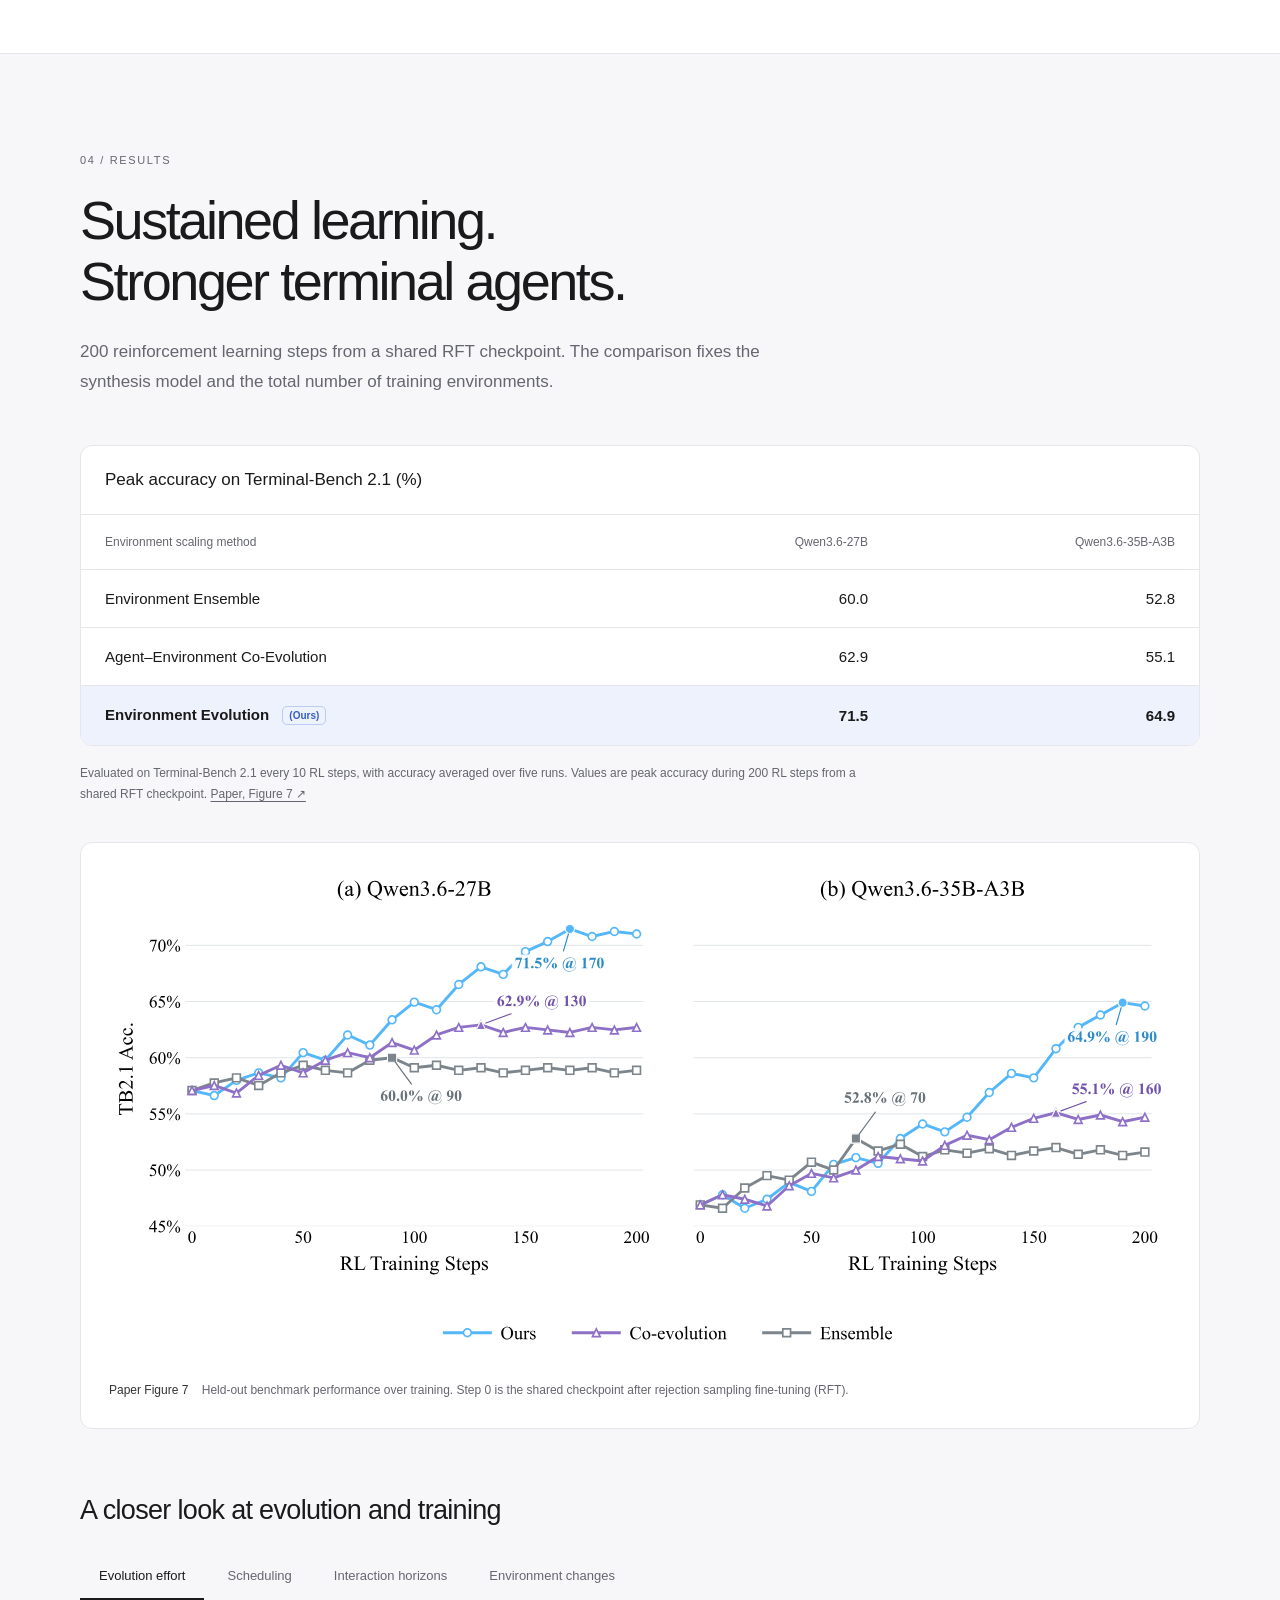
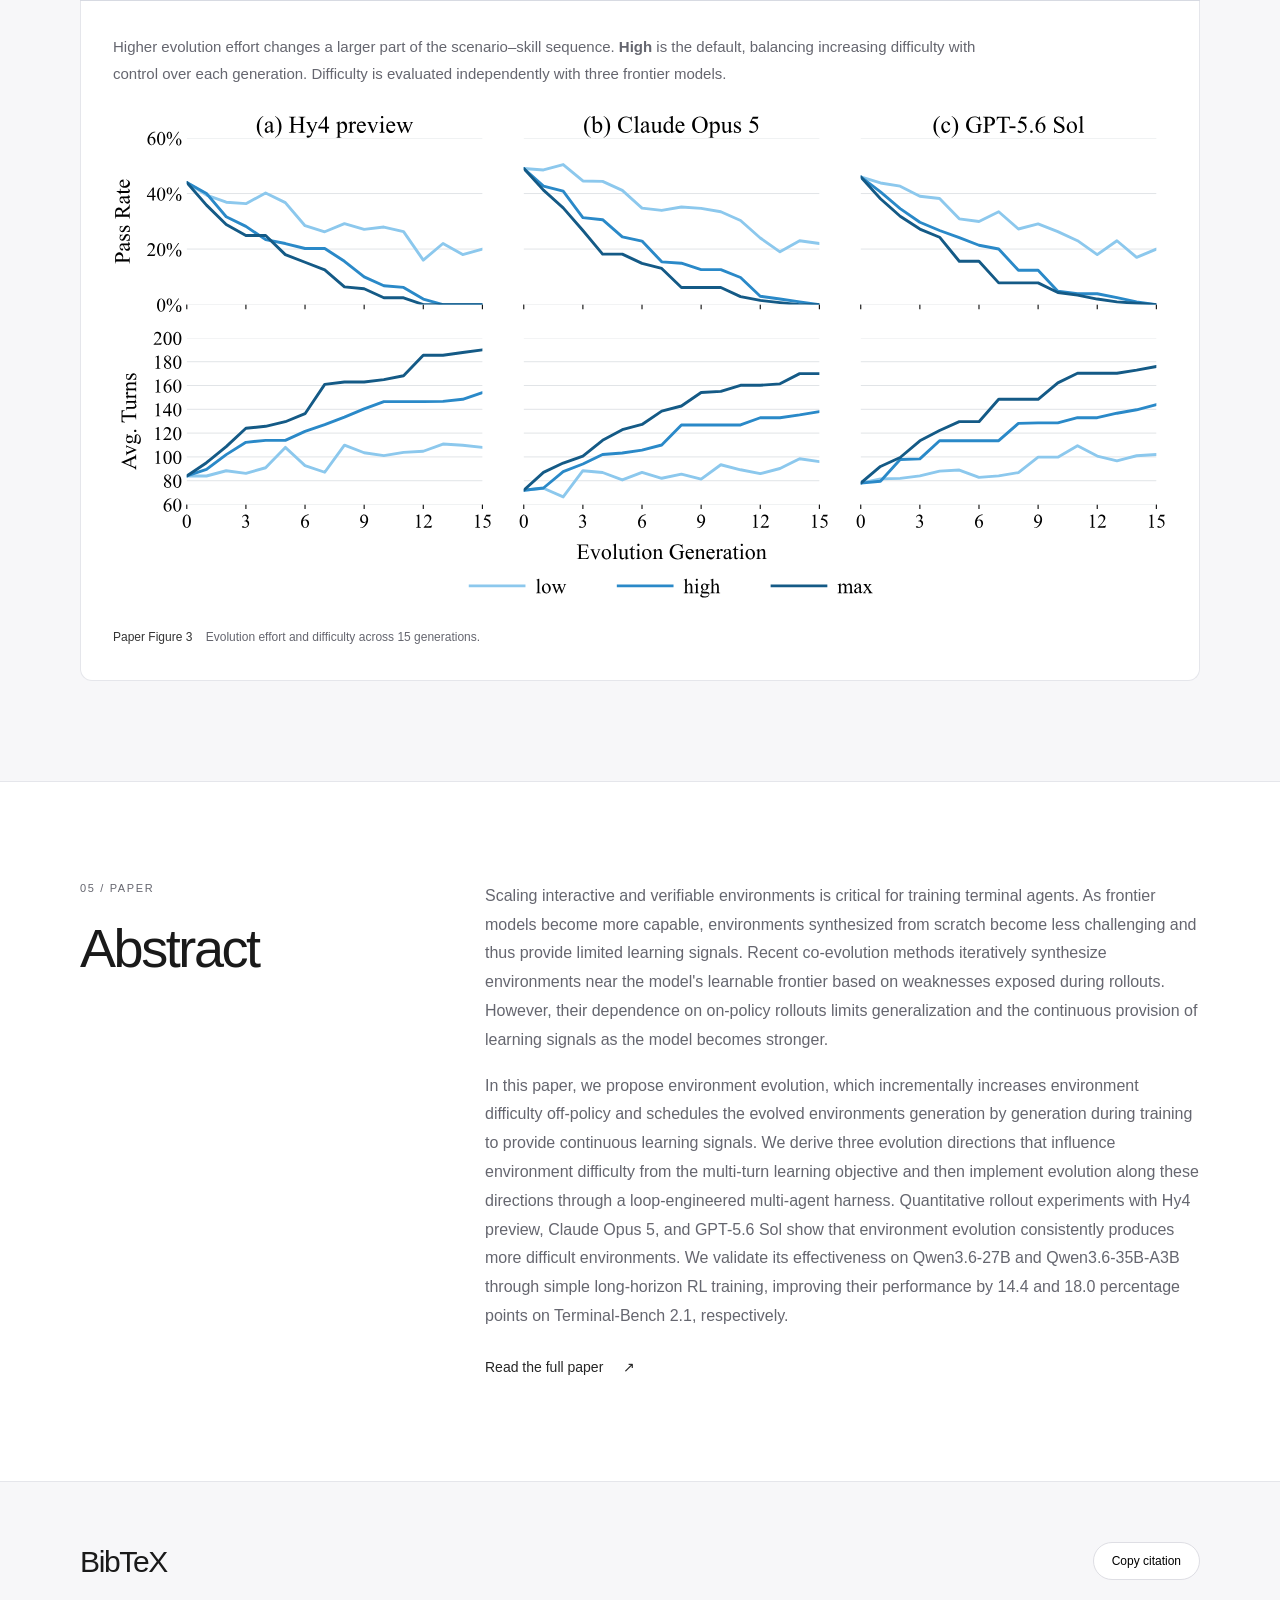
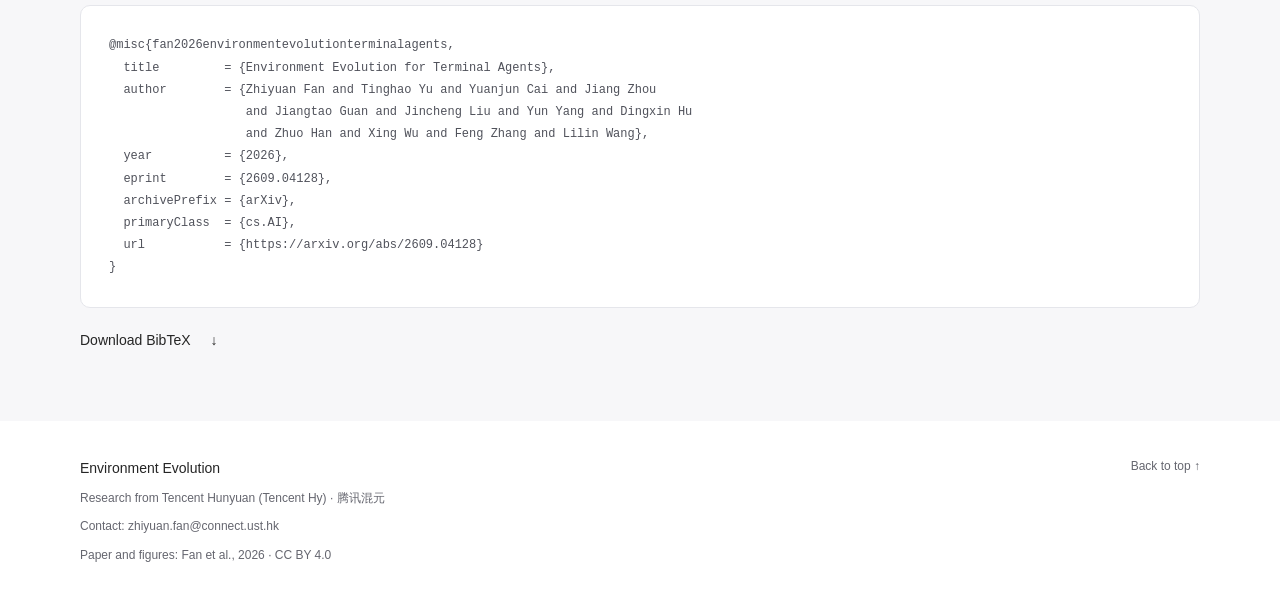
==== commit 429bc009: "update" ====
--- a/index.html
+++ b/index.html
@@ -12,15 +12,16 @@
   <meta property="og:url" content="https://environment-evolution.github.io/">
   <meta property="og:site_name" content="Environment Evolution &amp; SkillSynth">
   <meta property="og:locale" content="en_US">
-  <meta property="og:image" content="https://environment-evolution.github.io/assets/hy-logo.png">
-  <meta property="og:image:alt" content="Tencent Hy logo">
-  <meta property="og:image:width" content="534">
-  <meta property="og:image:height" content="96">
-  <meta name="twitter:card" content="summary">
+  <meta property="og:image" content="https://environment-evolution.github.io/assets/social/environment-evolution.png">
+  <meta property="og:image:alt" content="Environment Evolution for Terminal Agents — paper overview">
+  <meta property="og:image:type" content="image/png">
+  <meta property="og:image:width" content="1200">
+  <meta property="og:image:height" content="630">
+  <meta name="twitter:card" content="summary_large_image">
   <meta name="twitter:title" content="Environment Evolution for Terminal Agents | Tencent Hunyuan">
   <meta name="twitter:description" content="Environment scaling for terminal agents by Tencent Hunyuan (Tencent Hy). Environment Evolution builds verified, harder environments for agent reinforcement learning.">
-  <meta name="twitter:image" content="https://environment-evolution.github.io/assets/hy-logo.png">
-  <meta name="twitter:image:alt" content="Tencent Hy logo">
+  <meta name="twitter:image" content="https://environment-evolution.github.io/assets/social/environment-evolution.png">
+  <meta name="twitter:image:alt" content="Environment Evolution for Terminal Agents — paper overview">
   <meta name="citation_title" content="Environment Evolution for Terminal Agents">
   <meta name="citation_author" content="Zhiyuan Fan">
   <meta name="citation_author" content="Tinghao Yu">
@@ -187,6 +188,13 @@
         "name": "Toward Scalable Terminal Task Synthesis via Skill Graphs",
         "url": "https://environment-evolution.github.io/skillsynth/",
         "sameAs": "https://arxiv.org/abs/2604.25727"
+      },
+      "image": {
+        "@type": "ImageObject",
+        "url": "https://environment-evolution.github.io/assets/social/environment-evolution.png",
+        "width": 1200,
+        "height": 630,
+        "caption": "Environment Evolution for Terminal Agents — paper overview"
       }
     }
   ]
@@ -215,8 +223,8 @@
       <canvas class="evolution-art" aria-hidden="true"></canvas>
       <div class="hero-content">
         <p class="eyebrow">HUNYUAN RESEARCH · SEPTEMBER 2026</p>
-        <h1 id="paper-title">Environment Evolution<span>for Terminal Agents</span></h1>
-        <p class="authors"><span>Zhiyuan Fan</span><span>Tinghao Yu</span><span>Yuanjun Cai</span><span>Jiang Zhou</span><span>Jiangtao Guan</span><span>Jincheng Liu</span><span>Yun Yang</span><span>Dingxin Hu</span><span>Zhuo Han</span><span>Xing Wu</span><span>Feng Zhang</span><span>Lilin Wang</span></p>
+        <h1 id="paper-title">Environment Evolution <span>for Terminal Agents</span></h1>
+        <p class="authors"><span>Zhiyuan Fan,</span> <span>Tinghao Yu,</span> <span>Yuanjun Cai,</span> <span>Jiang Zhou,</span> <span>Jiangtao Guan,</span> <span>Jincheng Liu,</span> <span>Yun Yang,</span> <span>Dingxin Hu,</span> <span>Zhuo Han,</span> <span>Xing Wu,</span> <span>Feng Zhang,</span> <span>Lilin Wang</span></p>
         <p class="affiliation">Hunyuan Team, Tencent</p>
         <div class="hero-actions"><a class="button primary" href="https://arxiv.org/abs/2609.04128">Read the paper <span aria-hidden="true">↗</span></a><a class="button" href="https://arxiv.org/pdf/2609.04128">PDF <span aria-hidden="true">↗</span></a></div>
       </div>
@@ -224,21 +232,32 @@
     </section>
 
     <section class="section overview" id="overview" aria-labelledby="overview-title">
-      <div class="section-heading"><p class="eyebrow">01 / OVERVIEW</p><h2 id="overview-title">Environments that keep<br>agents learning.</h2></div>
+      <div class="section-heading"><p class="eyebrow">01 / OVERVIEW</p><h2 id="overview-title">Environments that keep <br>agents learning.</h2></div>
       <div class="intro-grid">
-        <p class="lead">Evolve environments off-policy.<br>Train agents generation by generation.</p>
+        <p class="lead">Evolve environments off-policy. <br>Train agents generation by generation.</p>
         <div class="prose"><p id="research-summary">Environment Evolution is a framework from the Hunyuan Team at Tencent (Tencent Hy) for scaling terminal-agent training environments. It constructs verified lineages of increasing difficulty off-policy, then schedules them generation by generation during reinforcement learning.</p><p>As terminal agents improve, fixed environments can become too easy to provide useful learning signals. Environment Evolution generates harder environments independently of target-agent rollouts.</p><p>Three evolution directions guide construction. Two feedback loops check the plan and the executable environment. During reinforcement learning, a lineage scheduler introduces later generations as the agent becomes ready.</p></div>
       </div>
-      <div class="highlights">
-        <div><span class="metric">+14.4<span> pp</span></span><h3>Qwen3.6-27B</h3><p>Terminal-Bench 2.1 improvement</p></div>
-        <div><span class="metric">+18.0<span> pp</span></span><h3>Qwen3.6-35B-A3B</h3><p>Terminal-Bench 2.1 improvement</p></div>
-        <div><span class="metric">15</span><h3>Evolution generations</h3><p>Verified lineages from each seed</p></div>
-      </div>
-      <figure class="paper-figure"><button type="button" data-image-src="assets/figures/Main_v2.svg" aria-haspopup="dialog" aria-label="Open Figure 1 at full size" class="figure-preview"><img src="assets/figures/Main_v2.svg" alt="Comparison of environment ensemble, agent–environment co-evolution, and environment evolution, which generates successive environments along a lineage." width="1644" height="432" loading="lazy"></button><figcaption><span>Figure 1</span> Three paradigms for scaling environments. Environment Evolution constructs successive generations using a derived difficulty signal.</figcaption></figure>
+      <dl class="highlights">
+        <div>
+          <dt>Qwen3.6-27B</dt>
+          <dd class="metric">+14.4<span> pp</span></dd>
+          <dd class="metric-context">Terminal-Bench 2.1 improvement</dd>
+        </div>
+        <div>
+          <dt>Qwen3.6-35B-A3B</dt>
+          <dd class="metric">+18.0<span> pp</span></dd>
+          <dd class="metric-context">Terminal-Bench 2.1 improvement</dd>
+        </div>
+        <div>
+          <dt>Evolution generations</dt>
+          <dd class="metric">15</dd>
+          <dd class="metric-context">Verified lineages from each seed</dd>
+        </div>
+      </dl><figure class="paper-figure"><button type="button" data-image-src="assets/figures/Main_v2.svg" aria-haspopup="dialog" aria-label="Preview paper Figure 1" class="figure-preview"><img src="assets/figures/Main_v2.svg" alt="Comparison of environment ensemble, agent–environment co-evolution, and environment evolution, which generates successive environments along a lineage." width="1644" height="432" loading="lazy"></button><figcaption><span>Paper Figure 1</span> Three paradigms for scaling environments. Environment Evolution constructs successive generations using a derived difficulty signal.</figcaption></figure>
     </section>
 
     <section class="band" id="method" aria-labelledby="method-title"><div class="section">
-      <div class="section-heading"><p class="eyebrow">02 / METHOD</p><h2 id="method-title">Three directions.<br>One evolving environment.</h2><p class="section-intro">Represent a solution as a sequence of scenarios and skills. Evolve the sequence along one of three dimensions derived from the multi-turn learning objective.</p></div>
+      <div class="section-heading"><p class="eyebrow">02 / METHOD</p><h2 id="method-title">Three directions. <br>One evolving environment.</h2><p class="section-intro">Represent a solution as a sequence of scenarios and skills. Evolve the sequence along one of three dimensions derived from the multi-turn learning objective.</p></div>
       <aside id="related-research" class="prior-work" aria-labelledby="skillsynth-title">
         <div><span class="small-label">OUR PRIOR WORK</span><h3 id="skillsynth-title">SkillSynth: diverse seeds for environment evolution</h3><p>SkillSynth synthesizes diverse terminal tasks from skill graphs. Environment Evolution uses SkillSynth to supplement its seed pool, then evolves seeds into increasingly difficult environments. Together, the two studies address task diversity and progressive difficulty in environment scaling. <a class="source-link" href="https://arxiv.org/html/2609.04128v1#S5.SS1">Seed construction in the paper ↗</a></p></div>
         <a class="button" href="skillsynth/" aria-label="Explore SkillSynth: Toward Scalable Terminal Task Synthesis via Skill Graphs">Explore SkillSynth <span aria-hidden="true">↗</span></a>
@@ -249,29 +268,29 @@
         <article><div class="sequence" aria-hidden="true"><i></i><b class="skill-edge"></b><i></i><b></b><i></i></div><span class="card-index">03</span><h3>Skill rarity</h3><p>Replace a skill to require a less common capability under the corresponding scenario.</p></article>
       </div>
       <div class="method-heading"><h3>Plan, build, verify. Then evolve again.</h3><p>Each generation passes through two gated feedback loops.</p></div>
-      <figure class="paper-figure white"><button type="button" data-image-src="assets/figures/environment_evolution_harness_asset.svg" aria-haspopup="dialog" aria-label="Open Figure 2 at full size" class="figure-preview"><img src="assets/figures/environment_evolution_harness_asset.svg" alt="The evolution harness: a Proposer and Plan Reviewer refine the plan; a Modifier and verifiers refine the environment before it becomes the next accepted generation." width="1644" height="300" loading="lazy"></button><figcaption><span>Figure 2</span> Sequence-guided plan refinement and plan-conditioned environment refinement.</figcaption></figure>
+      <figure class="paper-figure white"><button type="button" data-image-src="assets/figures/environment_evolution_harness_asset.svg" aria-haspopup="dialog" aria-label="Preview paper Figure 2" class="figure-preview"><img src="assets/figures/environment_evolution_harness_asset.svg" alt="The evolution harness: a Proposer and Plan Reviewer refine the plan; a Modifier and verifiers refine the environment before it becomes the next accepted generation." width="1644" height="300" loading="lazy"></button><figcaption><span>Paper Figure 2</span> Sequence-guided plan refinement and plan-conditioned environment refinement.</figcaption></figure>
       <div class="two-columns"><article><span class="small-label">LOOP 1</span><h3>Refine the plan</h3><p>The Proposer extracts the scenario–skill sequence, edits it in the chosen direction, and submits the resulting plan to a rubric-based reviewer. Rejected plans are revised.</p></article><article><span class="small-label">LOOP 2</span><h3>Verify the environment</h3><p>The Modifier applies the accepted plan. An Oracle verifier checks solvability, an invalid-test verifier checks that an empty solution fails, and a rubric verifier checks quality.</p></article></div>
       <p class="method-note">If a direction exhausts its review or repair budget, the harness tries another direction from the same parent. A lineage ends only after all three directions fail.</p>
     </div></section>
 
     <section class="section scheduler" aria-labelledby="scheduler-title">
-      <div class="section-heading"><p class="eyebrow">03 / TRAINING</p><h2 id="scheduler-title">The next challenge,<br>when the agent is ready.</h2><p class="section-intro">The Evolution-Lineage Scheduler starts with the earliest generation and advances according to the agent’s observed success rate.</p></div>
+      <div class="section-heading"><p class="eyebrow">03 / TRAINING</p><h2 id="scheduler-title">The next challenge, <br>when the agent is ready.</h2><p class="section-intro">The Evolution-Lineage Scheduler starts with the earliest generation and advances according to the agent’s observed success rate.</p></div>
       <div class="lineage" aria-label="Training progresses from a seed to generation 1, generation 2, and later generations."><div><span>SEED</span><strong>E₀</strong></div><span class="lineage-arrow" aria-hidden="true">→</span><div><span>GENERATION 1</span><strong>E₁</strong></div><span class="lineage-arrow" aria-hidden="true">→</span><div class="active-generation"><span>GENERATION 2</span><strong>E₂</strong></div><span class="lineage-arrow" aria-hidden="true">→</span><div><span>GENERATION n</span><strong>Eₙ</strong></div></div>
       <div class="scheduler-rule"><p><strong>8 rollouts per environment.</strong> Advance when the success rate is greater than 6/8. Move through environments within a generation before entering the next.</p><p>This helps avoid all-failure rollout groups and retains partially solved groups that provide useful GRPO learning signals.</p></div>
     </section>
 
     <section class="band results" id="results" aria-labelledby="results-title"><div class="section">
-      <div class="section-heading"><p class="eyebrow">04 / RESULTS</p><h2 id="results-title">Sustained learning.<br>Stronger terminal agents.</h2><p class="section-intro">200 reinforcement learning steps from a shared RFT checkpoint. The comparison fixes the synthesis model and the total number of training environments.</p></div>
-      <div class="table-wrap"><table><caption>Peak accuracy on Terminal-Bench 2.1 (%)</caption><thead><tr><th scope="col">Environment scaling method</th><th scope="col">Qwen3.6-27B</th><th scope="col">Qwen3.6-35B-A3B</th></tr></thead><tbody><tr><th scope="row">Environment Ensemble</th><td>60.0</td><td>52.8</td></tr><tr><th scope="row">Agent–Environment Co-Evolution</th><td>62.9</td><td>55.1</td></tr><tr class="our-result"><th scope="row">Environment Evolution <span>Ours</span></th><td>71.5</td><td>64.9</td></tr></tbody></table></div>
+      <div class="section-heading"><p class="eyebrow">04 / RESULTS</p><h2 id="results-title">Sustained learning. <br>Stronger terminal agents.</h2><p class="section-intro">200 reinforcement learning steps from a shared RFT checkpoint. The comparison fixes the synthesis model and the total number of training environments.</p></div>
+      <div class="table-wrap"><table><caption>Peak accuracy on Terminal-Bench 2.1 (%)</caption><thead><tr><th scope="col">Environment scaling method</th><th scope="col">Qwen3.6-27B</th><th scope="col">Qwen3.6-35B-A3B</th></tr></thead><tbody><tr><th scope="row">Environment Ensemble</th><td>60.0</td><td>52.8</td></tr><tr><th scope="row">Agent–Environment Co-Evolution</th><td>62.9</td><td>55.1</td></tr><tr class="our-result"><th scope="row">Environment Evolution <span>(Ours)</span></th><td>71.5</td><td>64.9</td></tr></tbody></table></div>
       <p id="evaluation-protocol" class="result-note">Evaluated on Terminal-Bench 2.1 every 10 RL steps, with accuracy averaged over five runs. Values are peak accuracy during 200 RL steps from a shared RFT checkpoint. <a class="source-link" href="https://arxiv.org/html/2609.04128v1#S5.F7">Paper, Figure 7 ↗</a></p>
-      <figure class="paper-figure white"><button type="button" data-image-src="assets/figures/rl_training_dynamics_tb21_combined_plot.svg" aria-haspopup="dialog" aria-label="Open Figure 7 at full size" class="figure-preview"><img src="assets/figures/rl_training_dynamics_tb21_combined_plot.svg" alt="Terminal-Bench 2.1 accuracy across 200 RL steps. Environment Evolution peaks at 71.5% for Qwen3.6-27B and 64.9% for Qwen3.6-35B-A3B, above the ensemble and co-evolution baselines." width="1644" height="759" loading="lazy"></button><figcaption><span>Figure 7</span> Held-out benchmark performance over training. Step 0 is the shared checkpoint after rejection sampling fine-tuning (RFT).</figcaption></figure>
+      <figure class="paper-figure white"><button type="button" data-image-src="assets/figures/rl_training_dynamics_tb21_combined_plot.svg" aria-haspopup="dialog" aria-label="Preview paper Figure 7" class="figure-preview"><img src="assets/figures/rl_training_dynamics_tb21_combined_plot.svg" alt="Terminal-Bench 2.1 accuracy across 200 RL steps. Environment Evolution peaks at 71.5% for Qwen3.6-27B and 64.9% for Qwen3.6-35B-A3B, above the ensemble and co-evolution baselines." width="1644" height="759" loading="lazy"></button><figcaption><span>Paper Figure 7</span> Held-out benchmark performance over training. Step 0 is the shared checkpoint after rejection sampling fine-tuning (RFT).</figcaption></figure>
 
       <h3 class="analysis-heading">A closer look at evolution and training</h3>
       <div class="tabs" role="tablist" aria-label="Experimental analyses"><button type="button" role="tab" id="tab-difficulty" aria-selected="true" aria-controls="panel-difficulty">Evolution effort</button><button type="button" role="tab" id="tab-scheduler" aria-selected="false" aria-controls="panel-scheduler" tabindex="-1">Scheduling</button><button type="button" role="tab" id="tab-trajectories" aria-selected="false" aria-controls="panel-trajectories" tabindex="-1">Interaction horizons</button><button type="button" role="tab" id="tab-mutation" aria-selected="false" aria-controls="panel-mutation" tabindex="-1">Environment changes</button></div>
-      <div class="analysis-panel" role="tabpanel" id="panel-difficulty" aria-labelledby="tab-difficulty" tabindex="0"><p>Higher evolution effort changes a larger part of the scenario–skill sequence. <strong>High</strong> is the default, balancing increasing difficulty with control over each generation. Difficulty is evaluated independently with three frontier models.</p><figure><button type="button" data-image-src="assets/figures/evolution_effort_difficulty_plot.svg" aria-haspopup="dialog" aria-label="Open Figure 3 at full size" class="figure-preview"><img src="assets/figures/evolution_effort_difficulty_plot.svg" alt="Pass rate and average turns across 15 generations, comparing low, high, and max effort under Hy4 preview, Claude Opus 5, and GPT-5.6 Sol." width="1644" height="768" loading="lazy"></button><figcaption><span>Figure 3</span> Evolution effort and difficulty across 15 generations.</figcaption></figure></div>
-      <div class="analysis-panel" role="tabpanel" id="panel-scheduler" aria-labelledby="tab-scheduler" tabindex="0" hidden><p>Under matched rollout budgets, the lineage scheduler preserves more partially solved rollout groups during the first 50 RL steps. These groups contain between one and seven successful trajectories out of eight.</p><figure><button type="button" data-image-src="assets/figures/scheduler_dynamics_plot.svg" aria-haspopup="dialog" aria-label="Open Figure 5 at full size" class="figure-preview"><img src="assets/figures/scheduler_dynamics_plot.svg" alt="Comparison of EL and random scheduling over the first 50 RL steps, showing the fraction of partially solved groups and mean training reward." width="1644" height="690" loading="lazy"></button><figcaption><span>Figure 5</span> Early training dynamics with lineage and random scheduling.</figcaption></figure></div>
-      <div class="analysis-panel" role="tabpanel" id="panel-trajectories" aria-labelledby="tab-trajectories" tabindex="0" hidden><p>As the scheduler admits harder environments, both turns and tokens per trajectory increase. Tokens per turn also increase over the 200-step training run.</p><figure><button type="button" data-image-src="assets/figures/rl_rollout_dynamics_tb21_plot.svg" aria-haspopup="dialog" aria-label="Open Figure 6 at full size" class="figure-preview"><img src="assets/figures/rl_rollout_dynamics_tb21_plot.svg" alt="Average interaction turns and tokens per trajectory across 200 RL steps for Qwen3.6-27B and Qwen3.6-35B-A3B." width="1644" height="741" loading="lazy"></button><figcaption><span>Figure 6</span> Interaction horizons during reinforcement learning.</figcaption></figure></div>
-      <div class="analysis-panel" role="tabpanel" id="panel-mutation" aria-labelledby="tab-mutation" tabindex="0" hidden><p>Evolution can change the instruction, executable environment, and verification system. The paper measures these at the token, file, and test-unit levels, respectively.</p><figure><button type="button" data-image-src="assets/figures/evolution_effort_mutation_plot.svg" aria-haspopup="dialog" aria-label="Open Figure 4 at full size" class="figure-preview"><img src="assets/figures/evolution_effort_mutation_plot.svg" alt="Mutation rates for instructions, environments, and verification systems over 15 evolution generations, under low, high, and max effort." width="1644" height="561" loading="lazy"></button><figcaption><span>Figure 4</span> Component-level changes across evolution generations.</figcaption></figure></div>
+      <div class="analysis-panel" role="tabpanel" id="panel-difficulty" aria-labelledby="tab-difficulty" tabindex="0"><p>Higher evolution effort changes a larger part of the scenario–skill sequence. <strong>High</strong> is the default, balancing increasing difficulty with control over each generation. Difficulty is evaluated independently with three frontier models.</p><figure><button type="button" data-image-src="assets/figures/evolution_effort_difficulty_plot.svg" aria-haspopup="dialog" aria-label="Preview paper Figure 3" class="figure-preview"><img src="assets/figures/evolution_effort_difficulty_plot.svg" alt="Pass rate and average turns across 15 generations, comparing low, high, and max effort under Hy4 preview, Claude Opus 5, and GPT-5.6 Sol." width="1644" height="768" loading="lazy"></button><figcaption><span>Paper Figure 3</span> Evolution effort and difficulty across 15 generations.</figcaption></figure></div>
+      <div class="analysis-panel" role="tabpanel" id="panel-scheduler" aria-labelledby="tab-scheduler" tabindex="0" hidden><p>Under matched rollout budgets, the lineage scheduler preserves more partially solved rollout groups during the first 50 RL steps. These groups contain between one and seven successful trajectories out of eight.</p><figure><button type="button" data-image-src="assets/figures/scheduler_dynamics_plot.svg" aria-haspopup="dialog" aria-label="Preview paper Figure 5" class="figure-preview"><img src="assets/figures/scheduler_dynamics_plot.svg" alt="Comparison of EL and random scheduling over the first 50 RL steps, showing the fraction of partially solved groups and mean training reward." width="1644" height="690" loading="lazy"></button><figcaption><span>Paper Figure 5</span> Early training dynamics with lineage and random scheduling.</figcaption></figure></div>
+      <div class="analysis-panel" role="tabpanel" id="panel-trajectories" aria-labelledby="tab-trajectories" tabindex="0" hidden><p>As the scheduler admits harder environments, both turns and tokens per trajectory increase. Tokens per turn also increase over the 200-step training run.</p><figure><button type="button" data-image-src="assets/figures/rl_rollout_dynamics_tb21_plot.svg" aria-haspopup="dialog" aria-label="Preview paper Figure 6" class="figure-preview"><img src="assets/figures/rl_rollout_dynamics_tb21_plot.svg" alt="Average interaction turns and tokens per trajectory across 200 RL steps for Qwen3.6-27B and Qwen3.6-35B-A3B." width="1644" height="741" loading="lazy"></button><figcaption><span>Paper Figure 6</span> Interaction horizons during reinforcement learning.</figcaption></figure></div>
+      <div class="analysis-panel" role="tabpanel" id="panel-mutation" aria-labelledby="tab-mutation" tabindex="0" hidden><p>Evolution can change the instruction, executable environment, and verification system. The paper measures these at the token, file, and test-unit levels, respectively.</p><figure><button type="button" data-image-src="assets/figures/evolution_effort_mutation_plot.svg" aria-haspopup="dialog" aria-label="Preview paper Figure 4" class="figure-preview"><img src="assets/figures/evolution_effort_mutation_plot.svg" alt="Mutation rates for instructions, environments, and verification systems over 15 evolution generations, under low, high, and max effort." width="1644" height="561" loading="lazy"></button><figcaption><span>Paper Figure 4</span> Component-level changes across evolution generations.</figcaption></figure></div>
     </div></section>
 
     <section id="abstract" class="section abstract-section" aria-labelledby="abstract-title"><div class="section-heading"><p class="eyebrow">05 / PAPER</p><h2 id="abstract-title">Abstract</h2></div><div class="abstract-text"><p>Scaling interactive and verifiable environments is critical for training terminal agents. As frontier models become more capable, environments synthesized from scratch become less challenging and thus provide limited learning signals. Recent co-evolution methods iteratively synthesize environments near the model's learnable frontier based on weaknesses exposed during rollouts. However, their dependence on on-policy rollouts limits generalization and the continuous provision of learning signals as the model becomes stronger.</p><p>In this paper, we propose environment evolution, which incrementally increases environment difficulty off-policy and schedules the evolved environments generation by generation during training to provide continuous learning signals. We derive three evolution directions that influence environment difficulty from the multi-turn learning objective and then implement evolution along these directions through a loop-engineered multi-agent harness. Quantitative rollout experiments with Hy4 preview, Claude Opus 5, and GPT-5.6 Sol show that environment evolution consistently produces more difficult environments. We validate its effectiveness on Qwen3.6-27B and Qwen3.6-35B-A3B through simple long-horizon RL training, improving their performance by 14.4 and 18.0 percentage points on Terminal-Bench 2.1, respectively.</p><a class="text-link" href="https://arxiv.org/html/2609.04128v1">Read the full paper <span aria-hidden="true">↗</span></a></div></section>
--- a/styles.css
+++ b/styles.css
@@ -2,7 +2,7 @@
 *{box-sizing:border-box}html{scroll-behavior:smooth;scroll-padding-top:88px}body{margin:0}a{color:inherit;text-decoration:none}button{font:inherit;cursor:pointer}button,a{-webkit-tap-highlight-color:transparent}a:focus-visible,button:focus-visible,[tabindex]:focus-visible{outline:2px solid var(--blue);outline-offset:5px}img{display:block;max-width:100%;height:auto}figure,p{margin:0}h1,h2,h3{margin:0;font-weight:500}h2{font-size:clamp(34px,4.3vw,54px);line-height:1.13;letter-spacing:-.045em}h3{font-size:22px;line-height:1.3;letter-spacing:-.025em}[hidden]{display:none!important}.skip-link{position:fixed;left:16px;top:-80px;padding:12px 20px;background:#fff;z-index:100}.skip-link:focus{top:12px}
 .site-header{position:sticky;top:0;z-index:20;background:rgba(247,247,249,.93);backdrop-filter:blur(16px);border-bottom:1px solid var(--line)}.header-inner{max-width:1280px;margin:auto;padding:18px 40px;display:flex;align-items:center;justify-content:space-between;gap:24px}.brand img{width:134px}.header-inner nav{display:flex;align-items:center;gap:30px;font-size:13px}.header-inner nav a:hover{color:var(--blue)}.nav-paper{border:1px solid #d8d9de;border-radius:30px;padding:8px 17px}.nav-paper span{margin-left:12px}
 .hero{position:relative;isolation:isolate;overflow:hidden;min-height:740px;min-height:min(820px,calc(100svh - 69px));display:grid;place-items:center;background:var(--paper);padding:95px 24px 110px;text-align:center}.evolution-art{position:absolute;inset:0;z-index:-1;width:100%;height:100%;pointer-events:none;mask-image:radial-gradient(ellipse 35% 30% at 50% 42%,transparent 12%,#000 100%)}.hero-content{max-width:1120px;animation:arrive 1.2s ease-out both}.eyebrow{font-size:11px;letter-spacing:.15em;font-weight:500;color:var(--muted);margin-bottom:24px}.hero .eyebrow{margin-bottom:27px}h1{font-size:clamp(46px,6.8vw,88px);line-height:1.08;letter-spacing:-.06em}h1>span{display:block;font-size:clamp(30px,3.3vw,43px);line-height:1.3;font-weight:400;letter-spacing:-.03em;margin-top:17px}.authors{display:flex;justify-content:center;flex-wrap:wrap;gap:9px 22px;max-width:850px;margin:37px auto 0;font-size:15px;line-height:1.5;color:#464750}.authors span{white-space:nowrap}.affiliation{margin-top:17px;color:var(--muted);font-size:14px}.hero-actions{display:flex;justify-content:center;gap:10px;margin-top:32px}.button{display:inline-flex;align-items:center;justify-content:center;gap:24px;min-height:43px;padding:11px 22px;border:1px solid #dedee4;border-radius:28px;background:#fff;font-size:14px;line-height:1.3;transition:background .2s,transform .2s}.button:hover{background:#ededf2;transform:translateY(-1px)}.button.primary{background:#1a1a1a;color:#fff;border-color:#1a1a1a}.button.primary:hover{background:#373737}.explore{position:absolute;bottom:30px;font-size:12px;color:var(--muted);display:flex;gap:16px;align-items:center}
-.section{width:min(1120px,calc(100% - 80px));margin:0 auto;padding:100px 0}.section-heading{margin-bottom:48px}.section-intro{max-width:680px;font-size:17px;line-height:1.75;color:var(--muted);margin-top:25px}.intro-grid{display:grid;grid-template-columns:1fr 1.25fr;gap:72px}.lead{font-size:24px;line-height:1.5;letter-spacing:-.025em}.prose,.two-columns p,.scheduler-rule,.abstract-text{color:var(--muted);font-size:16px;line-height:1.8}.prose p+p,.abstract-text p+p{margin-top:17px}.highlights{display:grid;grid-template-columns:repeat(3,1fr);gap:40px;margin:58px 0;border-top:1px solid var(--line);border-bottom:1px solid var(--line);padding:38px 0}.metric{display:block;font-size:60px;line-height:1.1;letter-spacing:-.06em;font-weight:500;margin-bottom:15px}.metric>span{font-size:22px;letter-spacing:-.02em}.highlights h3{font-size:16px;margin-bottom:7px}.highlights p{font-size:13px;color:var(--muted)}.paper-figure{margin-top:38px}.paper-figure>.figure-preview{display:block;padding:20px 0}.paper-figure img{width:100%}figcaption{font-size:12px;line-height:1.7;color:var(--muted);margin-top:20px;max-width:940px}figcaption>span{color:#333;font-weight:500;margin-right:10px}.white{padding:28px;background:#fff;border:1px solid var(--line);border-radius:12px}.white>.figure-preview{padding:0}.band{background:var(--paper);border-block:1px solid var(--line)}
+.section{width:min(1120px,calc(100% - 80px));margin:0 auto;padding:100px 0}.section-heading{margin-bottom:48px}.section-intro{max-width:680px;font-size:17px;line-height:1.75;color:var(--muted);margin-top:25px}.intro-grid{display:grid;grid-template-columns:1fr 1.25fr;gap:72px}.lead{font-size:24px;line-height:1.5;letter-spacing:-.025em}.prose,.two-columns p,.scheduler-rule,.abstract-text{color:var(--muted);font-size:16px;line-height:1.8}.prose p+p,.abstract-text p+p{margin-top:17px}.highlights{display:grid;grid-template-columns:repeat(3,1fr);gap:40px;margin:58px 0;border-top:1px solid var(--line);border-bottom:1px solid var(--line);padding:38px 0}.metric{display:block;font-size:60px;line-height:1.1;letter-spacing:-.06em;font-weight:500;margin-bottom:15px}.metric>span{font-size:22px;letter-spacing:-.02em}.highlights dt{font-size:16px;margin-bottom:7px}.highlights .metric-context{font-size:13px;color:var(--muted)}.paper-figure{margin-top:38px}.paper-figure>.figure-preview{display:block;padding:20px 0}.paper-figure img{width:100%}figcaption{font-size:12px;line-height:1.7;color:var(--muted);margin-top:20px;max-width:940px}figcaption>span{color:#333;font-weight:500;margin-right:10px}.white{padding:28px;background:#fff;border:1px solid var(--line);border-radius:12px}.white>.figure-preview{padding:0}.band{background:var(--paper);border-block:1px solid var(--line)}
 .directions{display:grid;grid-template-columns:repeat(3,1fr);gap:20px}.directions article{position:relative;padding:32px 28px;background:#fff;border:1px solid var(--line);border-radius:12px}.card-index{position:absolute;right:24px;top:28px;color:#999;font-family:ui-monospace,monospace;font-size:11px}.directions p{font-size:15px;line-height:1.75;color:var(--muted);margin-top:14px}.sequence{display:flex;align-items:center;width:140px;height:44px;margin:12px 0 31px}.sequence i{width:14px;height:14px;border:1px solid #adb5c5;border-radius:50%;flex-shrink:0;background:#fff}.sequence b{height:1px;flex:1;background:#c8ced9}.sequence .added{background:#e3eafa;border-color:var(--blue);width:19px;height:19px}.sequence .scenario-node{border-color:var(--blue);border-radius:3px;transform:rotate(45deg)}.sequence .skill-edge{background:var(--blue);height:3px}.method-heading{margin-top:76px}.method-heading h3{font-size:30px}.method-heading p{margin-top:14px;color:var(--muted);line-height:1.7}.two-columns{display:grid;grid-template-columns:1fr 1fr;gap:60px;margin-top:42px}.small-label{font-size:10px;color:var(--blue);letter-spacing:.13em;display:block;margin-bottom:12px}.two-columns h3{margin-bottom:14px}.method-note{font-size:13px;line-height:1.7;color:var(--muted);margin-top:30px;padding-top:24px;border-top:1px solid var(--line)}
 .lineage{display:flex;align-items:center;justify-content:space-between;gap:20px;padding:24px 0 42px}.lineage>div{width:180px;border:1px solid var(--line);border-radius:12px;text-align:center;padding:28px 14px;background:var(--paper)}.lineage div>span{display:block;font-size:10px;letter-spacing:.08em;color:var(--muted)}.lineage strong{display:block;font-family:Georgia,serif;font-weight:400;font-size:42px;margin-top:14px}.lineage .active-generation{border-color:#b5c5ed;background:#f2f5fc}.lineage-arrow{font-size:24px;color:#b4bac6}.scheduler-rule{display:grid;grid-template-columns:1fr 1fr;gap:60px;border-top:1px solid var(--line);padding-top:30px}.scheduler-rule strong{font-weight:500;color:#292929}
 .table-wrap{overflow-x:auto;border:1px solid var(--line);border-radius:12px;background:#fff}table{border-collapse:collapse;width:100%;text-align:left;font-size:15px}caption{text-align:left;padding:24px;font-size:17px;font-weight:500}th,td{padding:20px 24px;border-top:1px solid var(--line)}thead th{font-size:12px;color:var(--muted);font-weight:400}tbody th{font-weight:400}td{font-variant-numeric:tabular-nums}th:not(:first-child),td{text-align:right}.our-result{background:#edf2fc}.our-result th,.our-result td{font-weight:600}.our-result th>span{display:inline-block;font-size:10px;border:1px solid #bccbef;color:var(--blue);border-radius:5px;padding:3px 6px;margin-left:9px;vertical-align:middle}.result-note{font-size:12px;color:var(--muted);line-height:1.7;margin-top:17px;max-width:800px}.analysis-heading{margin-top:64px;margin-bottom:25px;font-size:27px}.tabs{display:flex;gap:4px;border-bottom:1px solid #d7dae2;overflow-x:auto}.tabs button{white-space:nowrap;background:none;border:0;border-bottom:2px solid transparent;padding:15px 19px;color:var(--muted);font-size:13px}.tabs button[aria-selected=true]{border-color:#1a1a1a;color:#1a1a1a}.tabs button:hover{color:var(--blue)}.analysis-panel{background:#fff;border:1px solid var(--line);border-top:0;padding:32px;border-radius:0 0 12px 12px}.analysis-panel>p{max-width:880px;font-size:15px;line-height:1.8;color:var(--muted);margin-bottom:28px}.analysis-panel img{width:100%}.abstract-section{display:grid;grid-template-columns:1fr 2.2fr;gap:80px}.abstract-text{font-size:16px}.text-link{display:inline-flex;gap:20px;color:#252525;margin-top:24px;font-size:14px}.text-link:hover{text-decoration:underline}.citation-band{background:var(--paper);border-top:1px solid var(--line)}.citation-band .section{padding:60px 0 42px}.citation-heading{display:flex;align-items:center;justify-content:space-between;gap:20px;margin-bottom:25px}.citation-heading h2{font-size:30px}.copy-button{font-size:12px;min-height:38px;padding:10px 18px}pre{margin:0;padding:28px;background:#fff;border:1px solid var(--line);border-radius:10px;white-space:pre-wrap;overflow-wrap:anywhere;font-size:12px;line-height:1.85;color:#50525b}code{font-family:ui-monospace,SFMono-Regular,Menlo,Consolas,monospace}.copy-status{min-height:20px;font-size:12px;color:var(--muted);margin-top:10px}.site-footer{max-width:1200px;margin:auto;padding:35px 40px;display:flex;justify-content:space-between;gap:25px;color:var(--muted);font-size:12px;line-height:1.8}.site-footer>div>span{font-size:14px;color:#252525}.site-footer p{margin-top:7px}.site-footer a:hover{text-decoration:underline}.site-footer>a{white-space:nowrap}
@@ -11,7 +11,7 @@
 @keyframes arrive{from{opacity:0;transform:translateY(12px)}to{opacity:1;transform:translateY(0)}}
 @media(min-width:1600px){.hero{min-height:790px}}
 @media(max-width:900px){.header-inner{padding-inline:24px}.header-inner nav{gap:18px}.section{width:calc(100% - 48px);padding:75px 0}.hero{min-height:720px}.intro-grid{gap:35px}.directions{gap:12px}.directions article{padding:28px 20px}.directions h3{font-size:20px}.sequence{width:110px}.two-columns,.scheduler-rule{gap:35px}.abstract-section{gap:35px;grid-template-columns:1fr 2fr}.lineage{gap:12px}.lineage>div{width:150px}.metric{font-size:50px}}
-@media(max-width:600px){html{scroll-padding-top:78px}.header-inner{padding:16px 20px}.brand img{width:120px}.header-inner nav>a:not(.nav-paper){display:none}.nav-paper{font-size:12px;padding:7px 13px}.hero{min-height:720px;padding:78px 22px 90px}.hero .eyebrow{font-size:9px;letter-spacing:.11em}h1{font-size:48px;max-width:440px;line-height:1.07}h1>span{font-size:27px;margin-top:18px}.authors{font-size:12px;gap:8px 16px;margin-top:29px;max-width:340px}.affiliation{font-size:13px}.hero-actions{margin-top:27px}.explore{bottom:26px}.section{width:calc(100% - 40px);padding:58px 0}.section-heading{margin-bottom:30px}.section-heading .eyebrow{margin-bottom:18px}h2{font-size:36px}.section-intro{font-size:15px;margin-top:20px}.intro-grid,.two-columns,.scheduler-rule,.abstract-section{grid-template-columns:1fr;gap:24px}.lead{font-size:21px}.prose,.two-columns p,.scheduler-rule,.abstract-text{font-size:15px}.highlights{gap:20px 12px;margin:34px 0;padding:28px 0}.metric{font-size:36px;margin-bottom:12px}.metric>span{font-size:14px}.highlights h3{font-size:12px}.highlights p{font-size:10px;line-height:1.5}.paper-figure{margin-top:28px}.white{padding:15px}figcaption{font-size:11px;margin-top:14px}.directions{grid-template-columns:1fr;gap:14px}.directions article{padding:23px}.sequence{height:24px;margin:3px 0 22px;width:130px}.directions p{font-size:14px}.method-heading{margin-top:42px}.method-heading h3{font-size:26px}.method-heading p{font-size:14px}.two-columns{margin-top:28px;gap:30px}.lineage{gap:7px;padding-bottom:28px}.lineage>div{width:calc((100% - 54px)/4);padding:18px 5px;border-radius:8px}.lineage div>span{font-size:7px;letter-spacing:0}.lineage strong{font-size:30px}.lineage-arrow{font-size:15px}.scheduler-rule{font-size:14px;gap:16px}table{min-width:550px;font-size:13px}caption{font-size:14px;padding:19px}th,td{padding:16px 19px}thead th{font-size:11px}.result-note{font-size:11px}.analysis-heading{font-size:24px;margin-top:40px}.tabs button{font-size:12px;padding:14px}.analysis-panel{padding:20px 14px}.analysis-panel>p{font-size:13px;line-height:1.7}.abstract-section .section-heading{margin-bottom:0}.citation-band .section{padding:42px 0 25px}.citation-heading h2{font-size:26px}pre{padding:18px;font-size:10px}.site-footer{padding:28px 20px;flex-direction:column;gap:18px}}
+@media(max-width:600px){html{scroll-padding-top:78px}.header-inner{padding:16px 20px}.brand img{width:120px}.header-inner nav>a:not(.nav-paper){display:none}.nav-paper{font-size:12px;padding:7px 13px}.hero{min-height:720px;padding:78px 22px 90px}.hero .eyebrow{font-size:9px;letter-spacing:.11em}h1{font-size:48px;max-width:440px;line-height:1.07}h1>span{font-size:27px;margin-top:18px}.authors{font-size:12px;gap:8px 16px;margin-top:29px;max-width:340px}.affiliation{font-size:13px}.hero-actions{margin-top:27px}.explore{bottom:26px}.section{width:calc(100% - 40px);padding:58px 0}.section-heading{margin-bottom:30px}.section-heading .eyebrow{margin-bottom:18px}h2{font-size:36px}.section-intro{font-size:15px;margin-top:20px}.intro-grid,.two-columns,.scheduler-rule,.abstract-section{grid-template-columns:1fr;gap:24px}.lead{font-size:21px}.prose,.two-columns p,.scheduler-rule,.abstract-text{font-size:15px}.highlights{gap:20px 12px;margin:34px 0;padding:28px 0}.metric{font-size:36px;margin-bottom:12px}.metric>span{font-size:14px}.highlights dt{font-size:12px}.highlights .metric-context{font-size:10px;line-height:1.5}.paper-figure{margin-top:28px}.white{padding:15px}figcaption{font-size:11px;margin-top:14px}.directions{grid-template-columns:1fr;gap:14px}.directions article{padding:23px}.sequence{height:24px;margin:3px 0 22px;width:130px}.directions p{font-size:14px}.method-heading{margin-top:42px}.method-heading h3{font-size:26px}.method-heading p{font-size:14px}.two-columns{margin-top:28px;gap:30px}.lineage{gap:7px;padding-bottom:28px}.lineage>div{width:calc((100% - 54px)/4);padding:18px 5px;border-radius:8px}.lineage div>span{font-size:7px;letter-spacing:0}.lineage strong{font-size:30px}.lineage-arrow{font-size:15px}.scheduler-rule{font-size:14px;gap:16px}table{min-width:550px;font-size:13px}caption{font-size:14px;padding:19px}th,td{padding:16px 19px}thead th{font-size:11px}.result-note{font-size:11px}.analysis-heading{font-size:24px;margin-top:40px}.tabs button{font-size:12px;padding:14px}.analysis-panel{padding:20px 14px}.analysis-panel>p{font-size:13px;line-height:1.7}.abstract-section .section-heading{margin-bottom:0}.citation-band .section{padding:42px 0 25px}.citation-heading h2{font-size:26px}pre{padding:18px;font-size:10px}.site-footer{padding:28px 20px;flex-direction:column;gap:18px}}
 @media(prefers-reduced-motion:reduce){html{scroll-behavior:auto}.hero-content{animation:none}.button{transition:none}}
 @media print{.site-header,.evolution-art,.explore,.hero-actions,.copy-button,.tabs,.site-footer>a{display:none}.hero{min-height:0;padding:30px 0}.section{padding:30px 0;width:100%}.analysis-panel[hidden]{display:block!important}.band,.citation-band,.hero{background:white}.section-heading,figure,table{break-inside:avoid}}
 
@@ -34,3 +34,5 @@
 .image-viewer-caption{padding:16px 24px;border-top:1px solid var(--line);font-size:13px;line-height:1.6;color:var(--muted);flex-shrink:0}
 @media(max-width:600px){.image-viewer{width:calc(100vw - 20px);max-height:calc(100dvh - 24px);border-radius:12px}.image-viewer-header{padding:12px;gap:8px}.image-viewer-header h2{font-size:15px}.image-viewer-actions .button{font-size:12px;padding:8px 12px}.image-viewer-viewport{padding:12px}.image-viewer-image{max-height:calc(100dvh - 220px)}.image-viewer-caption{padding:12px;font-size:12px}}
 @media print{.image-viewer{display:none!important}}
+
+.highlights>div{display:flex;flex-direction:column}.highlights dt{font-weight:500}.highlights dd{margin:0}.highlights dd.metric{order:-1;margin-bottom:15px}@media(max-width:600px){.highlights dd.metric{margin-bottom:12px}}
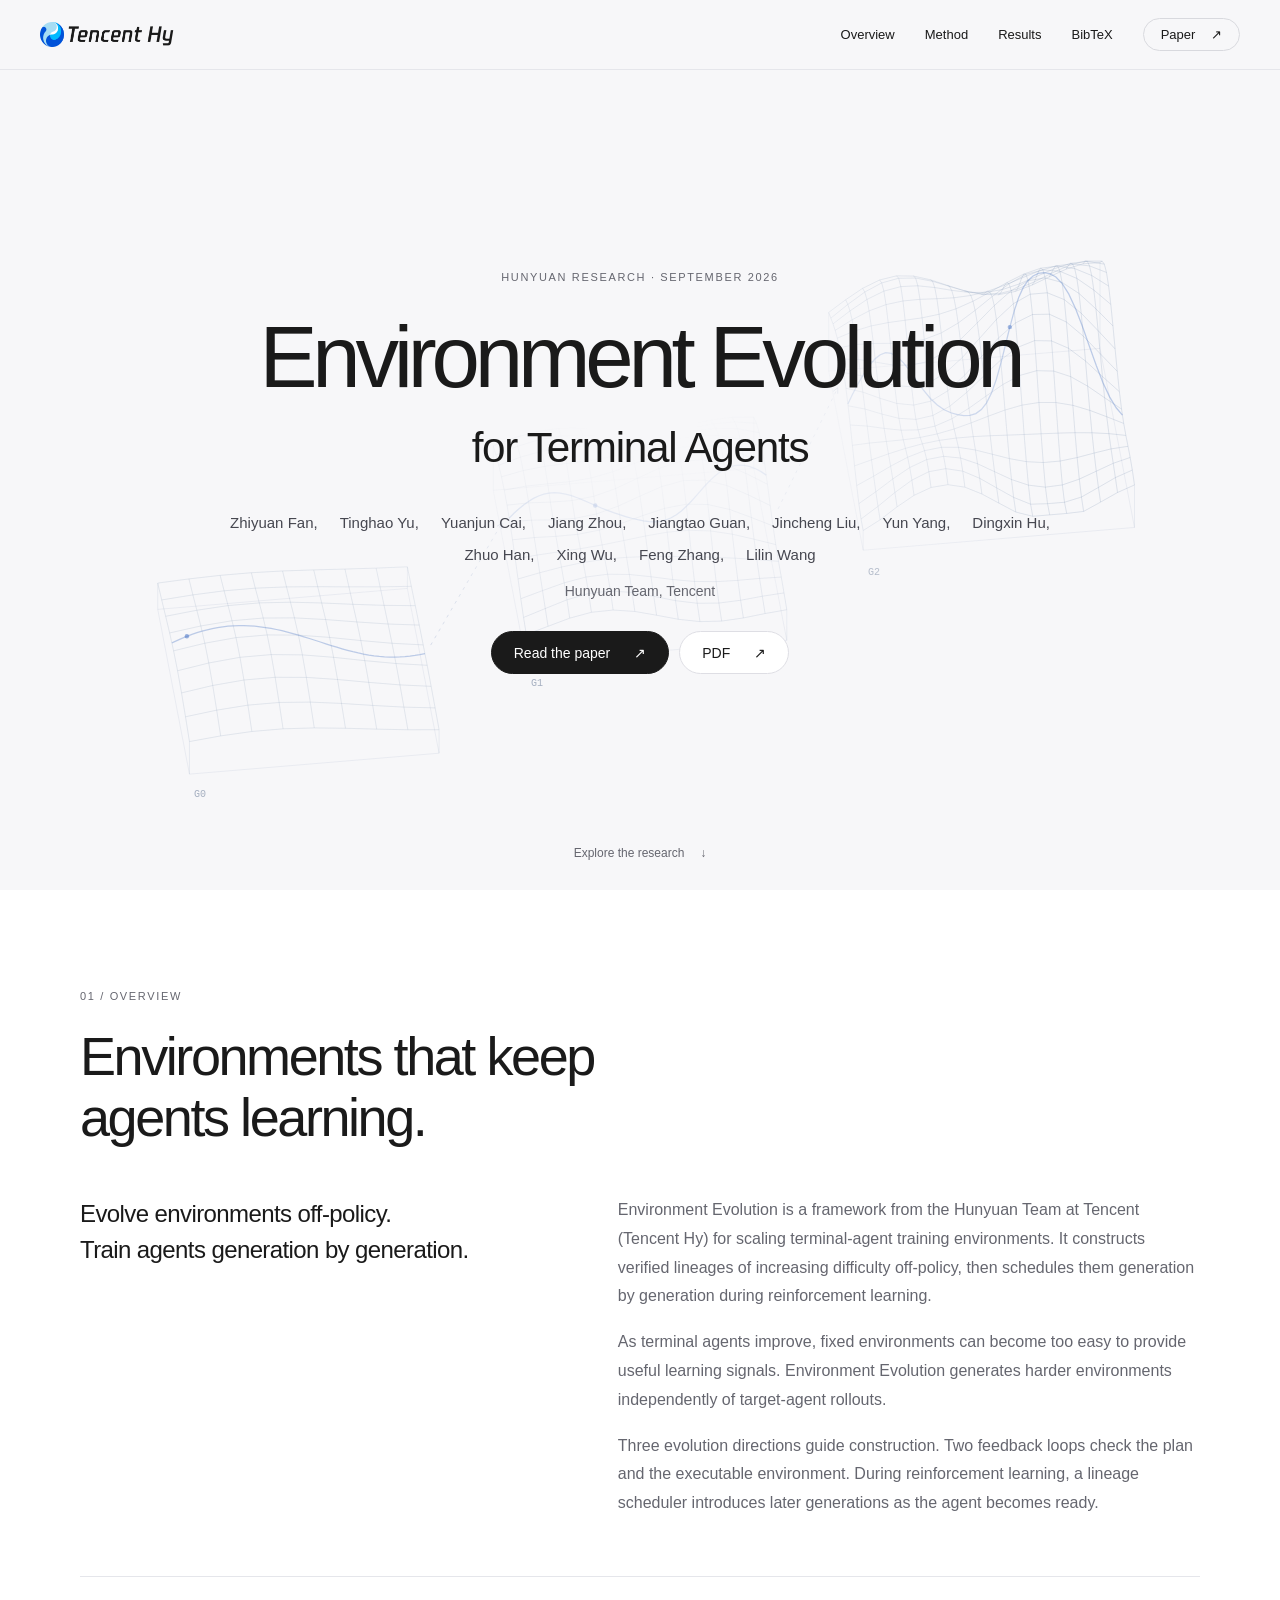
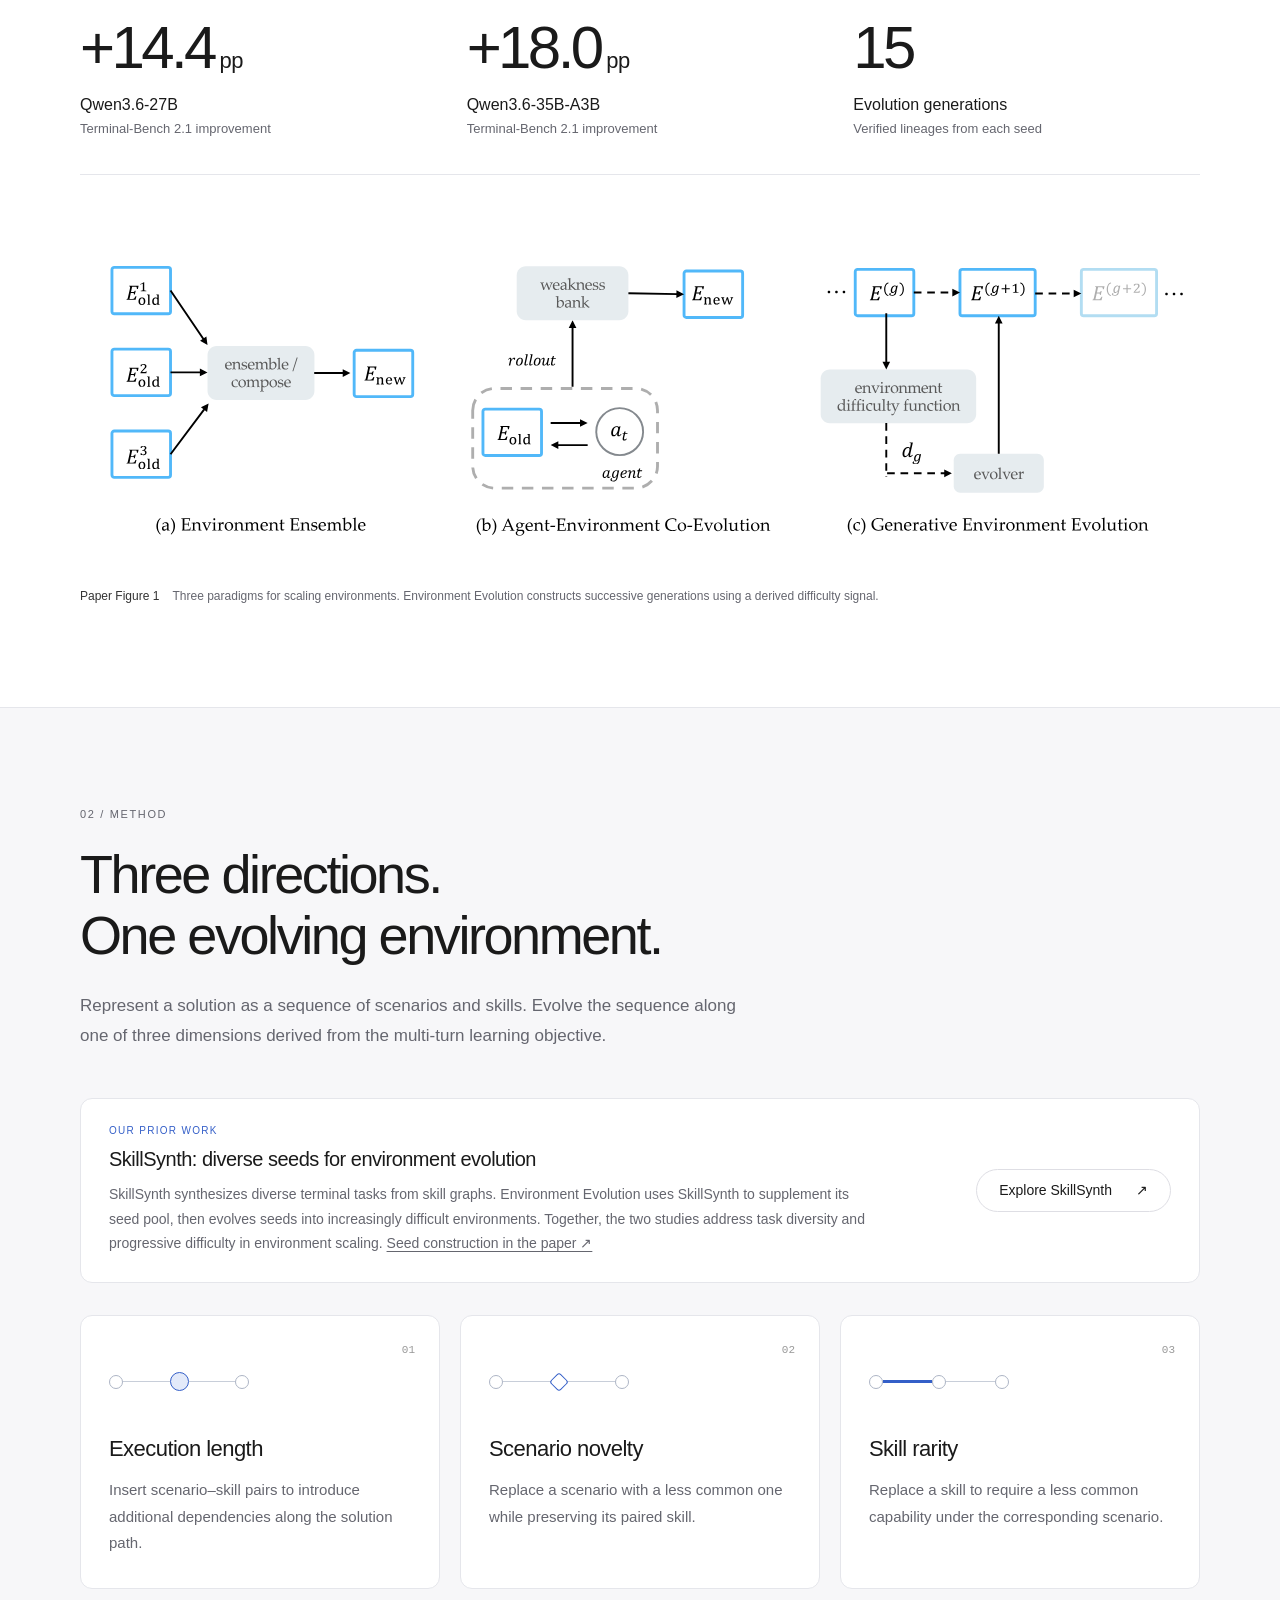
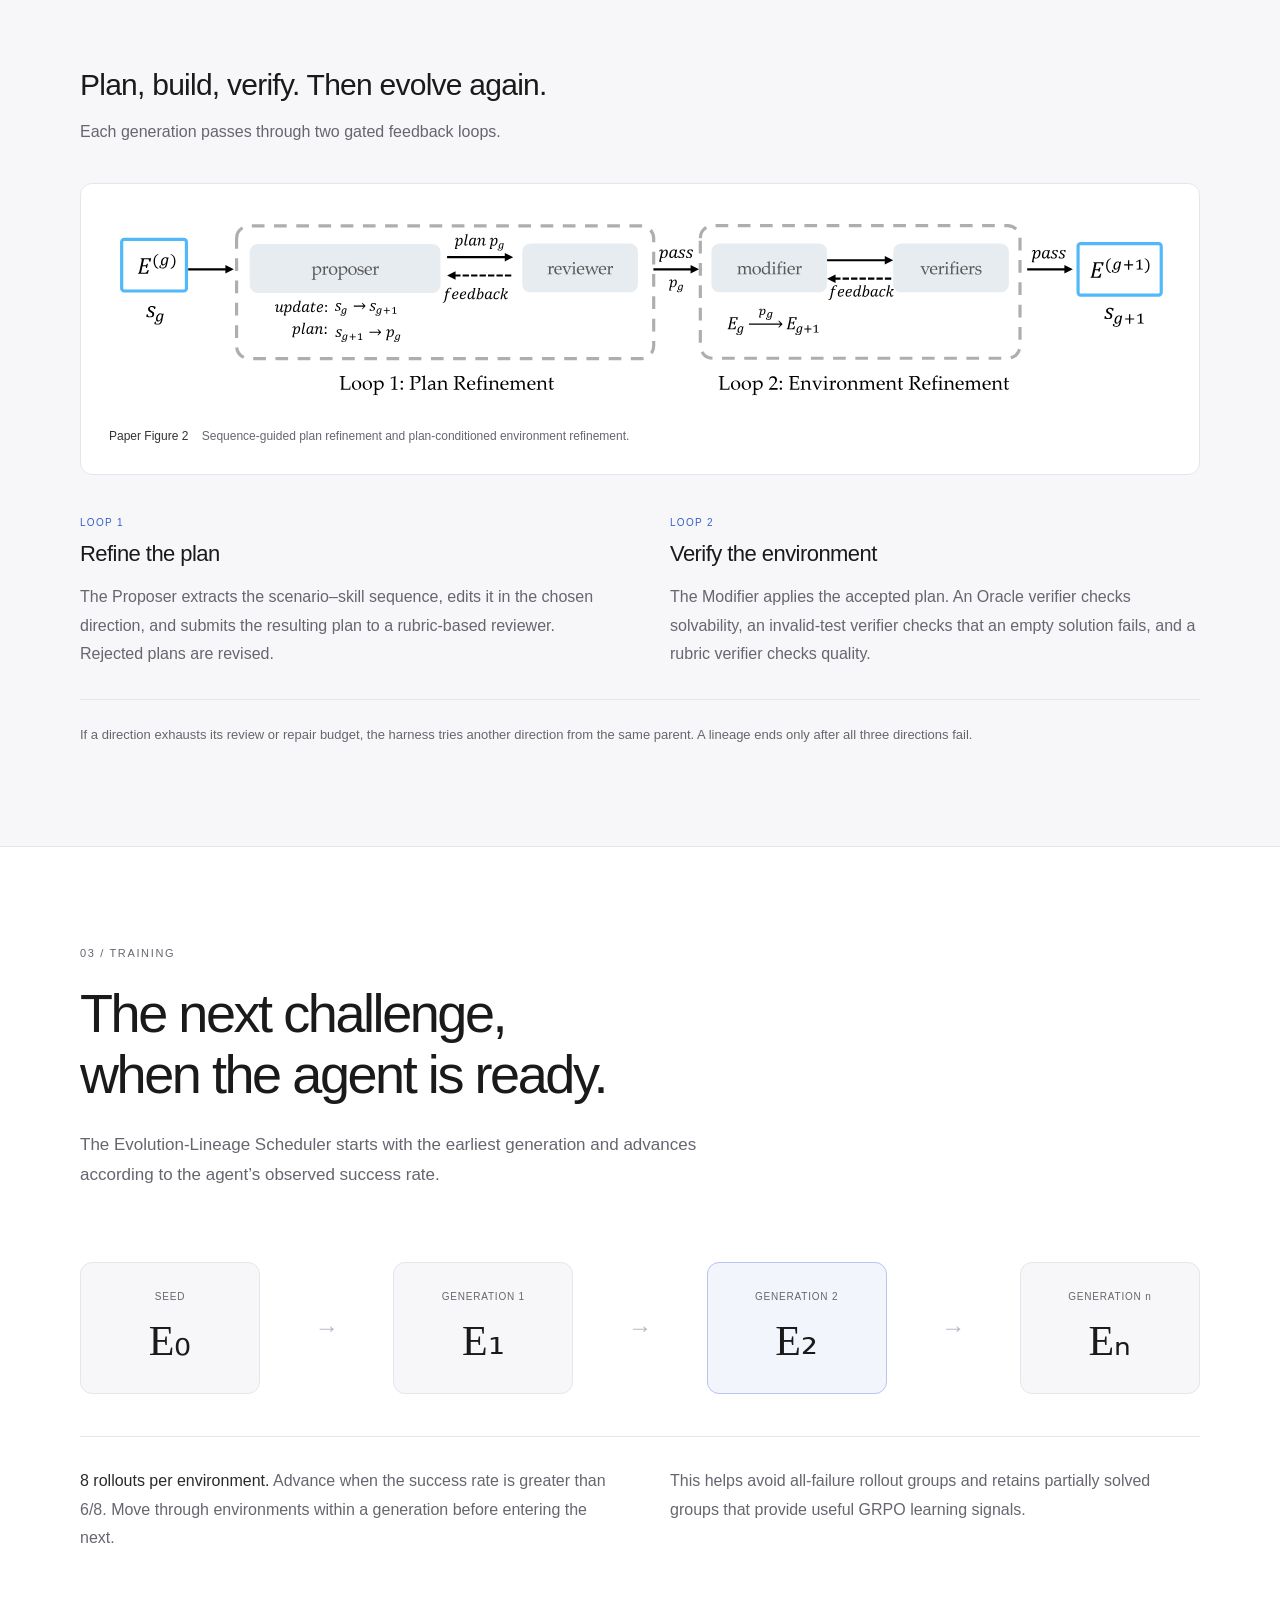
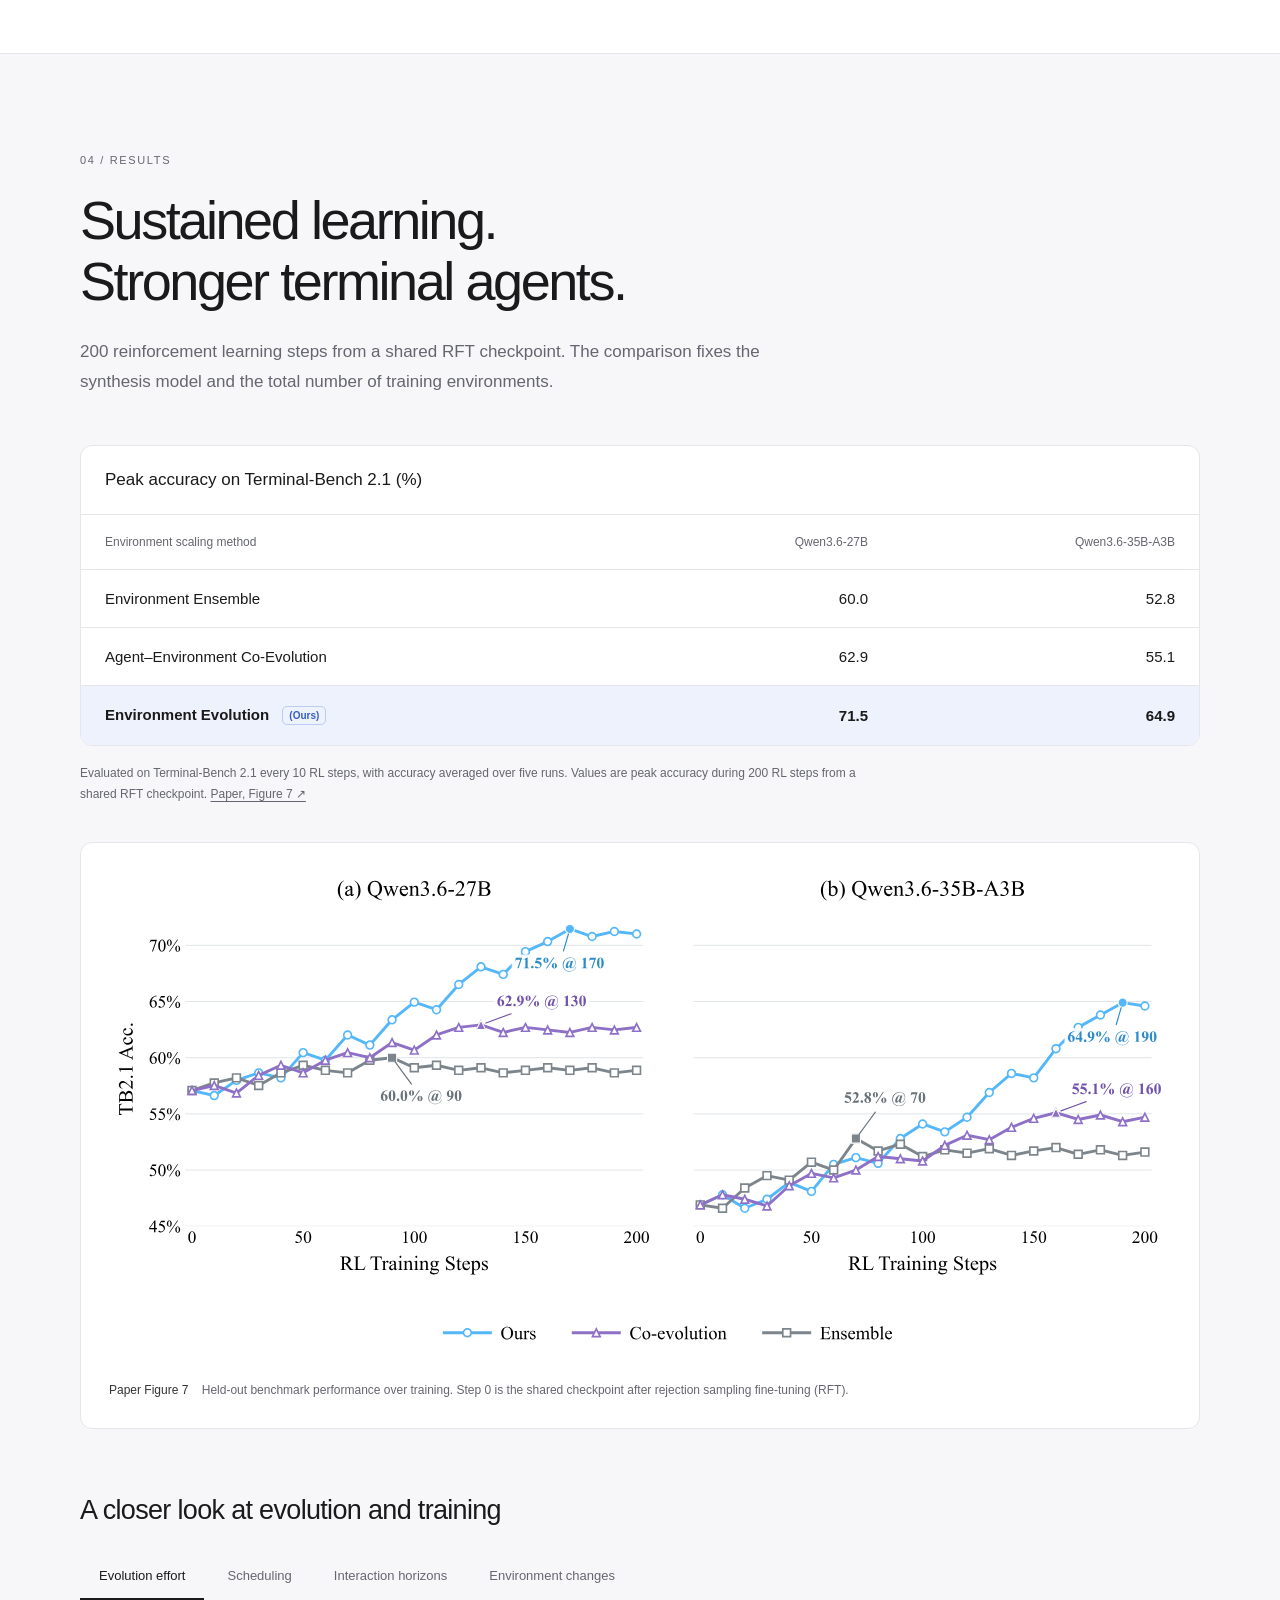
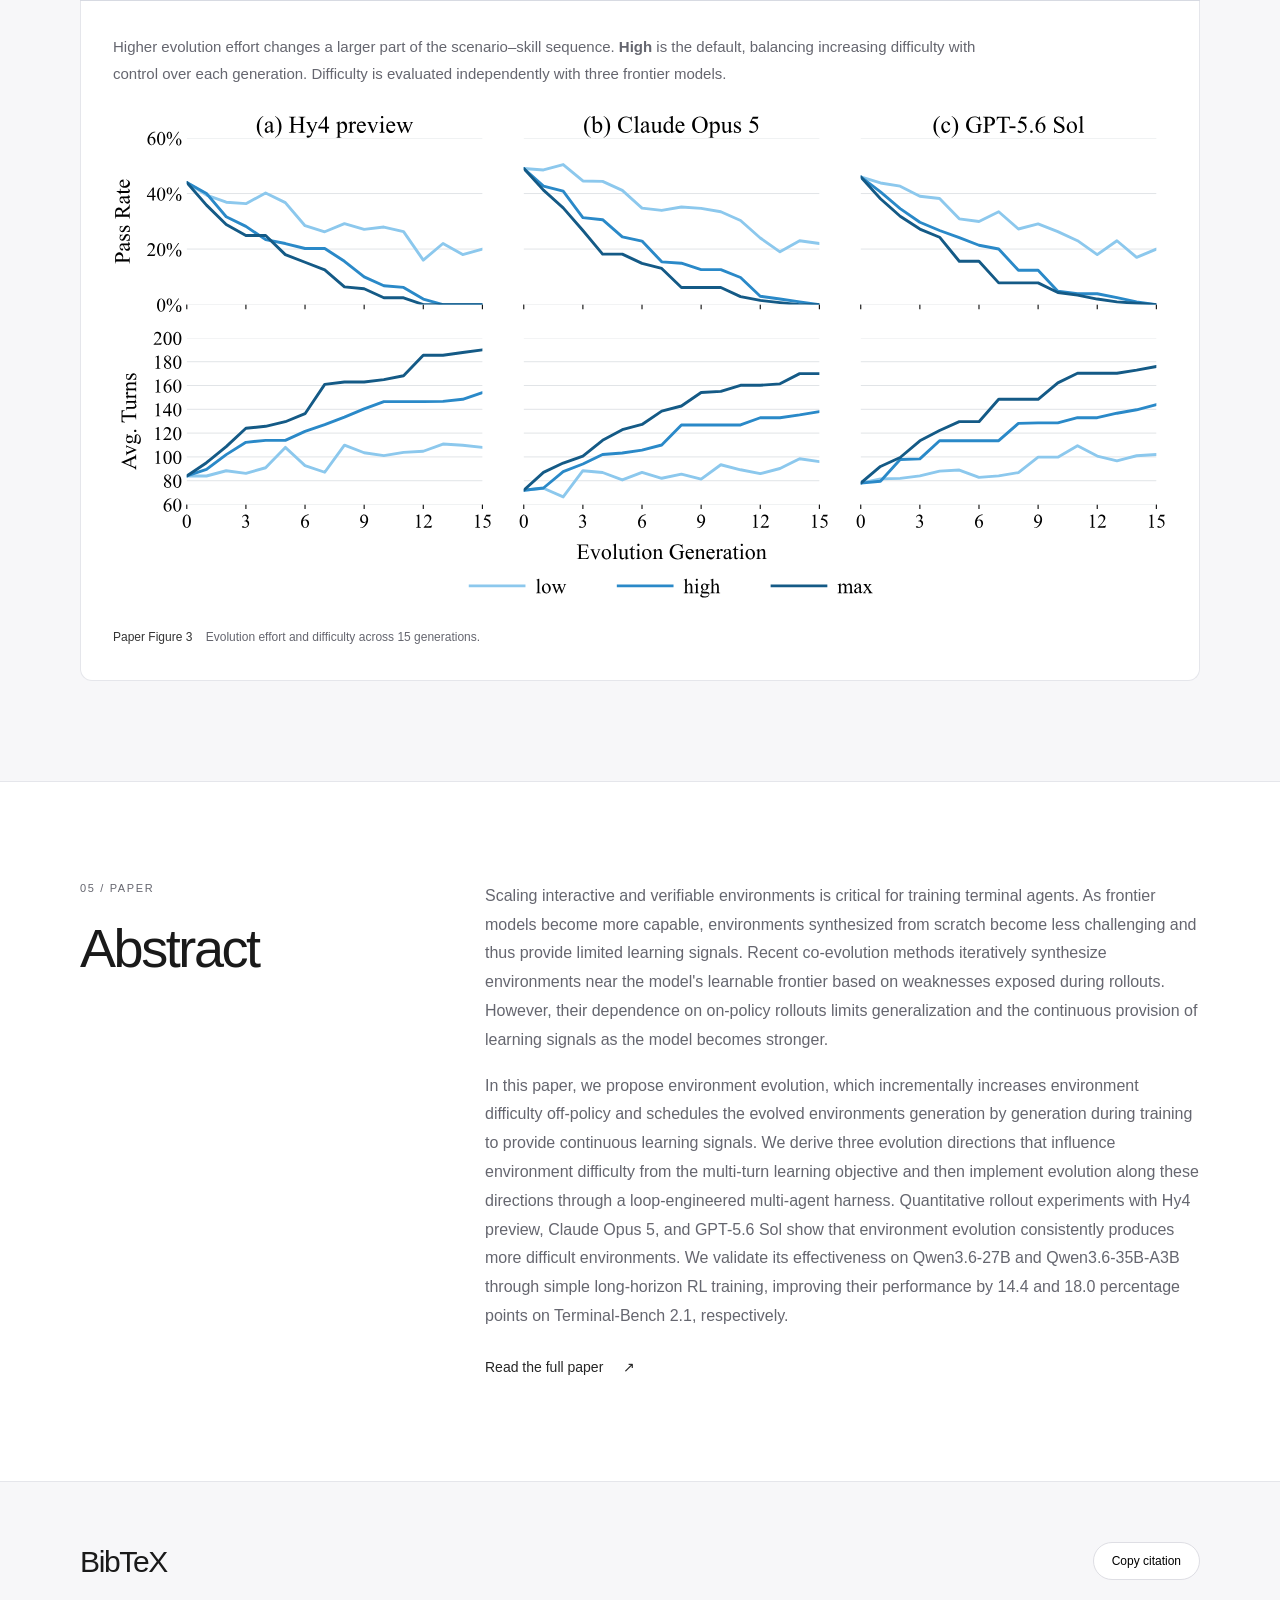
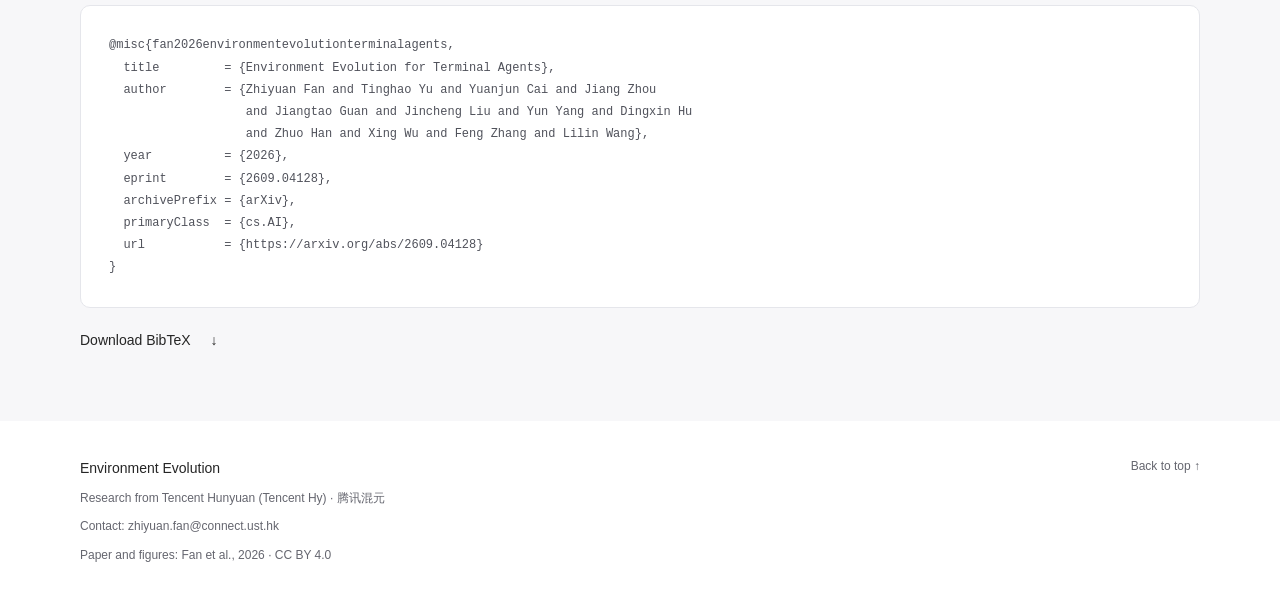
==== commit a1db3123: "update" ====
--- a/index.html
+++ b/index.html
@@ -12,16 +12,16 @@
   <meta property="og:url" content="https://environment-evolution.github.io/">
   <meta property="og:site_name" content="Environment Evolution &amp; SkillSynth">
   <meta property="og:locale" content="en_US">
-  <meta property="og:image" content="https://environment-evolution.github.io/assets/social/environment-evolution.png">
-  <meta property="og:image:alt" content="Environment Evolution for Terminal Agents — paper overview">
+  <meta property="og:image" content="https://environment-evolution.github.io/assets/social/environment-evolution.png?v=2">
+  <meta property="og:image:alt" content="Environment Evolution for Terminal Agents — geometric illustration of three evolving environment generations">
   <meta property="og:image:type" content="image/png">
   <meta property="og:image:width" content="1200">
   <meta property="og:image:height" content="630">
   <meta name="twitter:card" content="summary_large_image">
   <meta name="twitter:title" content="Environment Evolution for Terminal Agents | Tencent Hunyuan">
   <meta name="twitter:description" content="Environment scaling for terminal agents by Tencent Hunyuan (Tencent Hy). Environment Evolution builds verified, harder environments for agent reinforcement learning.">
-  <meta name="twitter:image" content="https://environment-evolution.github.io/assets/social/environment-evolution.png">
-  <meta name="twitter:image:alt" content="Environment Evolution for Terminal Agents — paper overview">
+  <meta name="twitter:image" content="https://environment-evolution.github.io/assets/social/environment-evolution.png?v=2">
+  <meta name="twitter:image:alt" content="Environment Evolution for Terminal Agents — geometric illustration of three evolving environment generations">
   <meta name="citation_title" content="Environment Evolution for Terminal Agents">
   <meta name="citation_author" content="Zhiyuan Fan">
   <meta name="citation_author" content="Tinghao Yu">
@@ -191,10 +191,10 @@
       },
       "image": {
         "@type": "ImageObject",
-        "url": "https://environment-evolution.github.io/assets/social/environment-evolution.png",
+        "url": "https://environment-evolution.github.io/assets/social/environment-evolution.png?v=2",
         "width": 1200,
         "height": 630,
-        "caption": "Environment Evolution for Terminal Agents — paper overview"
+        "caption": "Environment Evolution for Terminal Agents — geometric illustration of three evolving environment generations"
       }
     }
   ]
